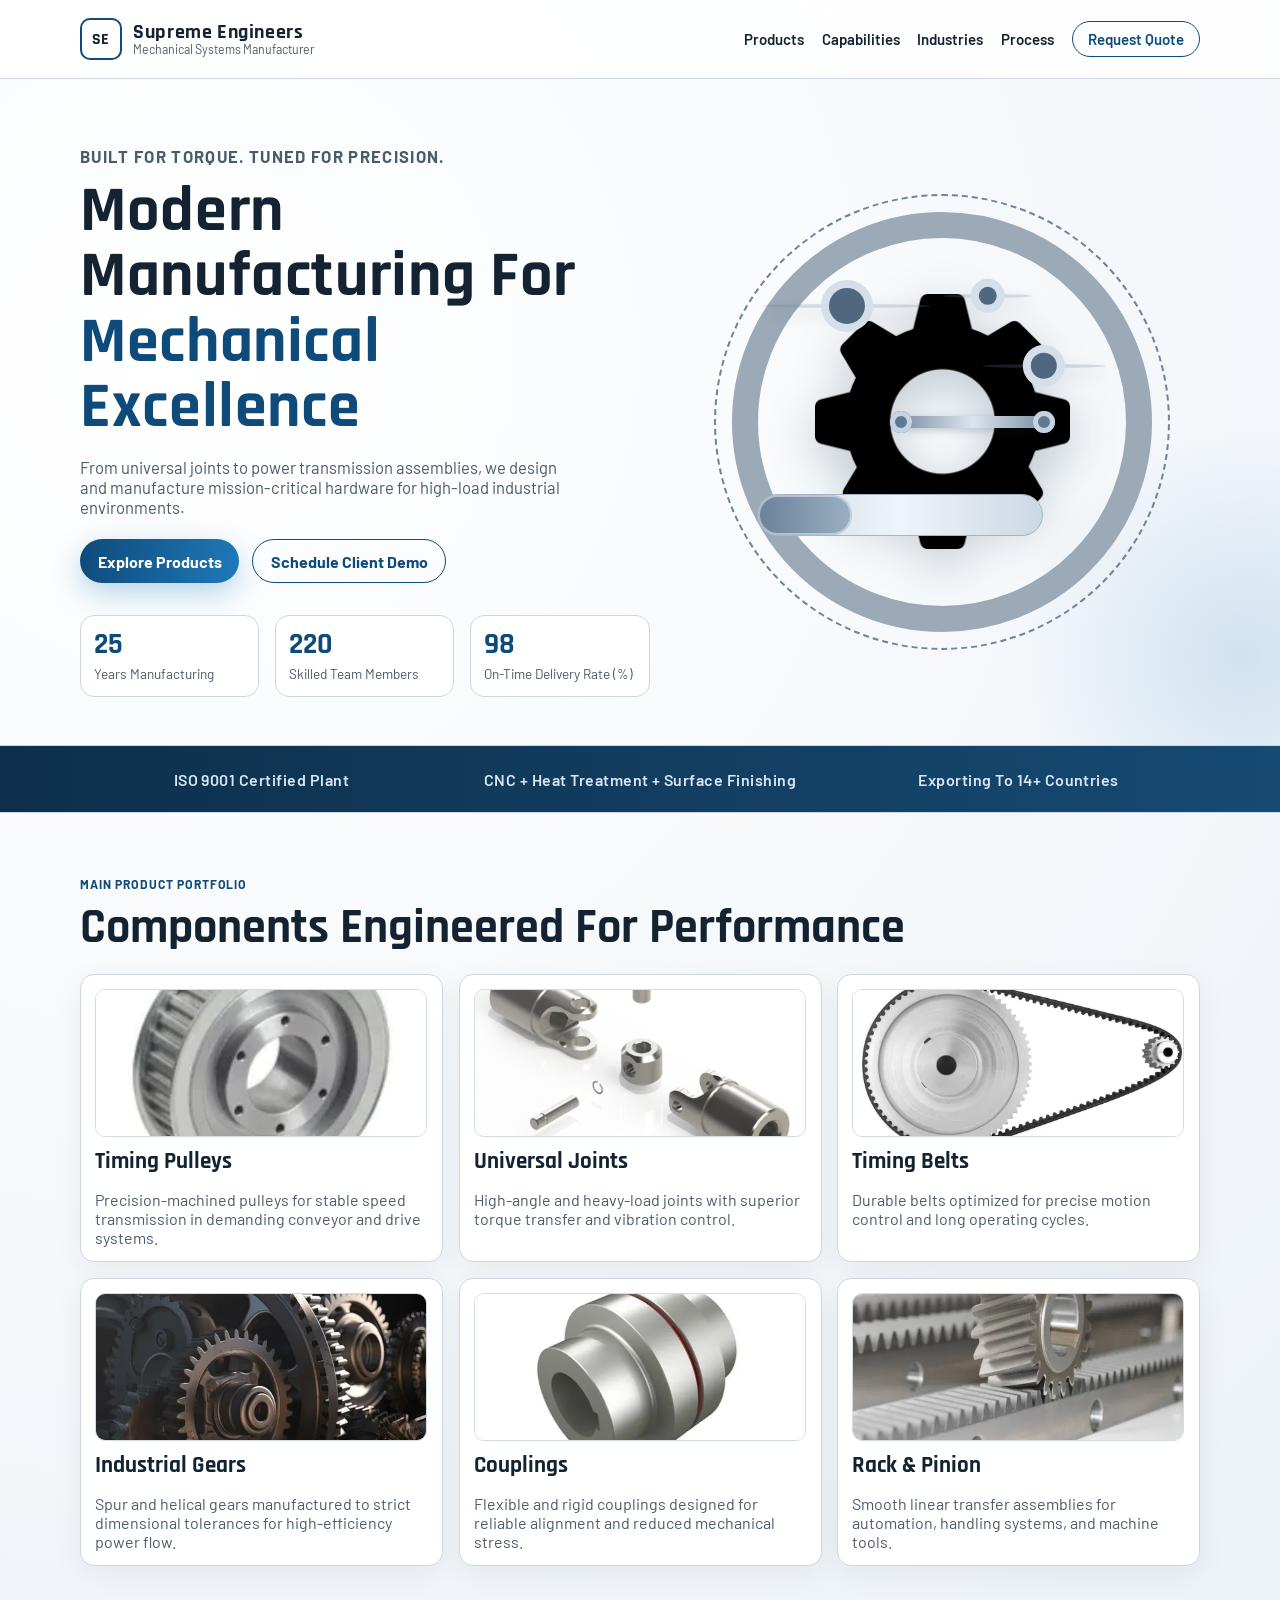
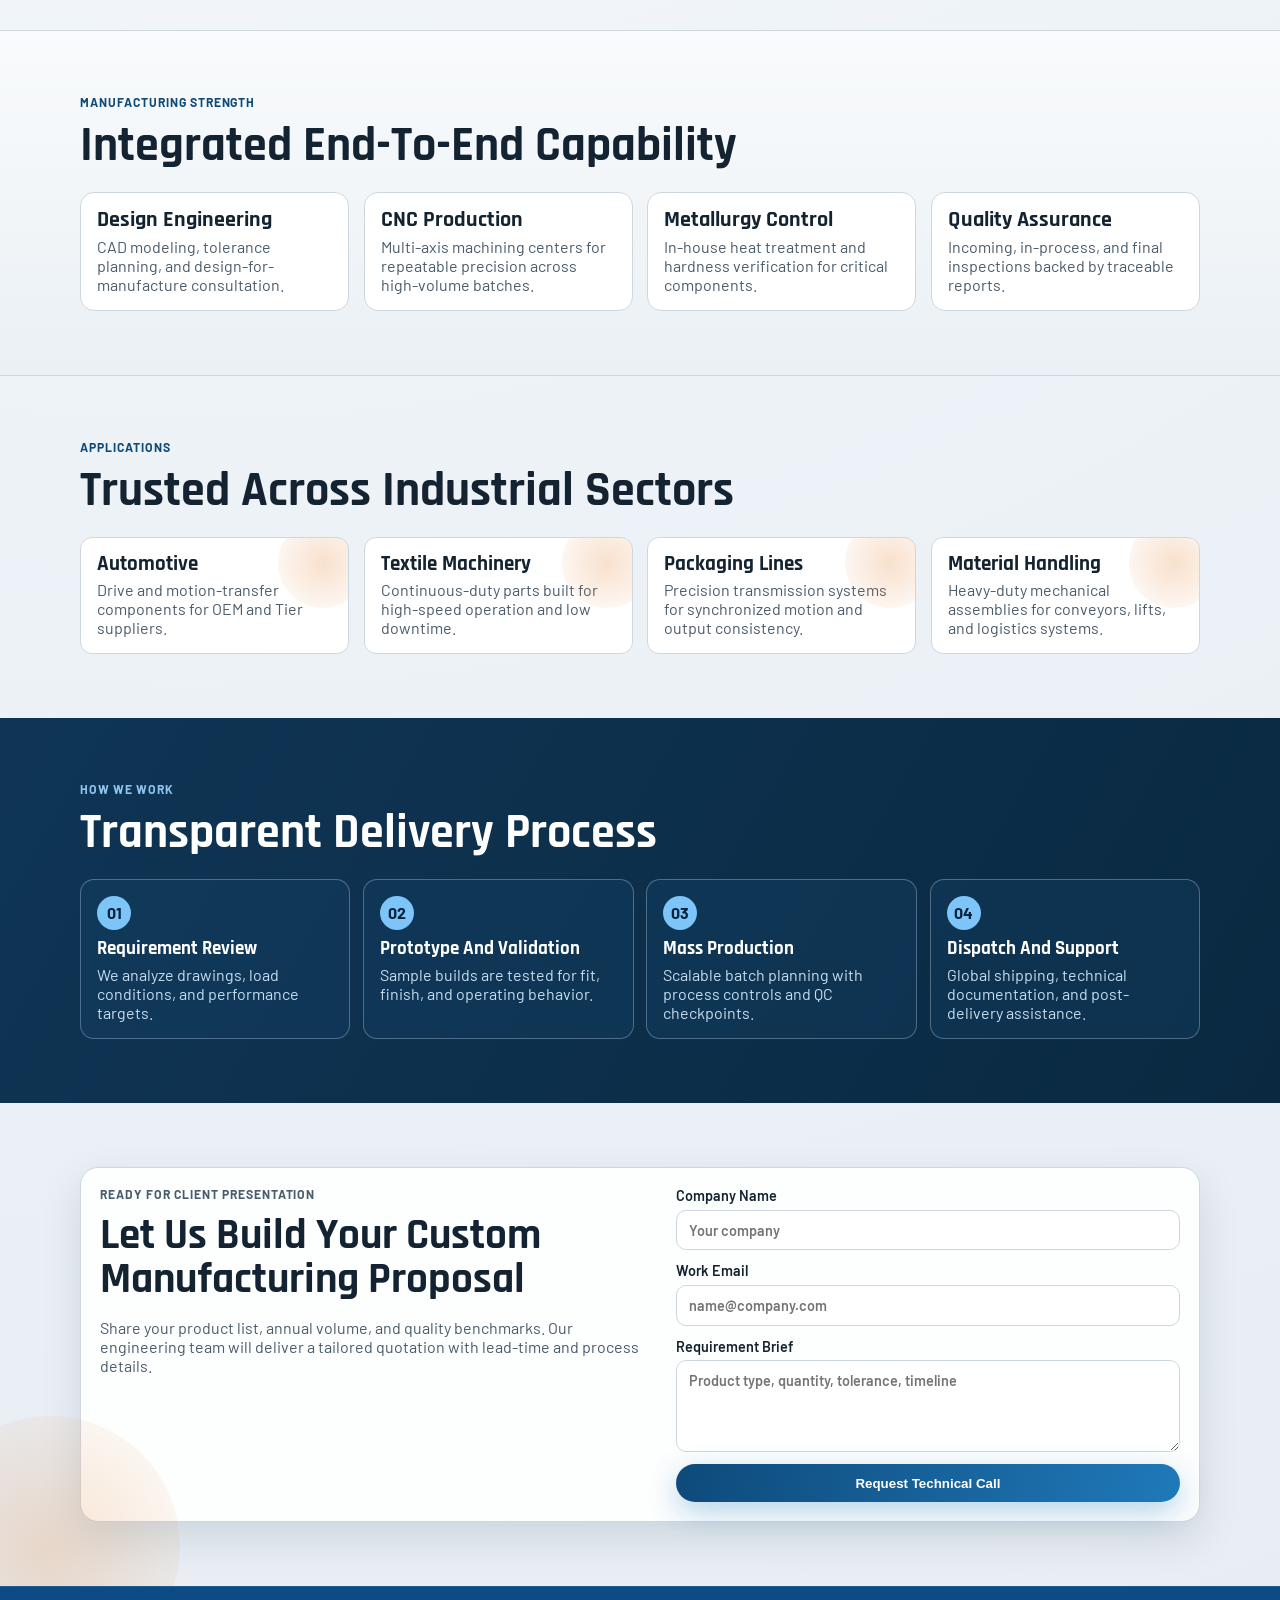
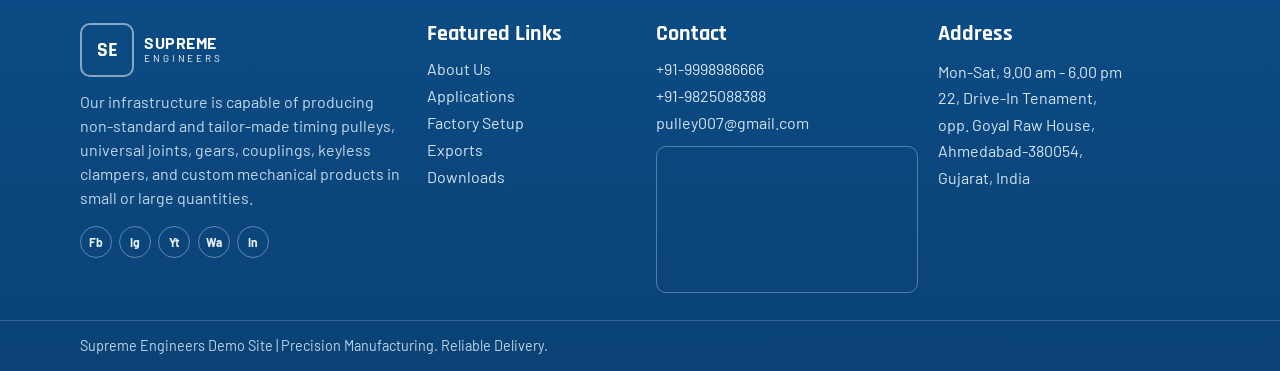
==== index.html @ d1a69617 "." ====
<!DOCTYPE html>
<html lang="en">
  <head>
    <meta charset="UTF-8" />
    <meta name="viewport" content="width=device-width, initial-scale=1.0" />
    <title>Supreme Engineers | Precision Mechanical Manufacturing</title>
    <meta
      name="description"
      content="A premium demo website for a mechanical engineering manufacturer specializing in precision components and industrial systems."
    />
    <link rel="preconnect" href="https://fonts.googleapis.com" />
    <link rel="preconnect" href="https://fonts.gstatic.com" crossorigin />
    <link
      href="https://fonts.googleapis.com/css2?family=Barlow:wght@400;500;600;700&family=Rajdhani:wght@500;600;700&display=swap"
      rel="stylesheet"
    />
    <link rel="stylesheet" href="styles.css" />
  </head>
  <body>
    <header class="site-header">
      <div class="container nav-wrap">
        <a href="construction.html" class="brand">
          <span class="brand-mark">SE</span>
          <span class="brand-text">
            <strong>Supreme Engineers</strong>
            <small>Mechanical Systems Manufacturer</small>
          </span>
        </a>

        <button class="menu-toggle" id="menuToggle" aria-label="Toggle menu">
          <span></span><span></span><span></span>
        </button>

        <nav class="main-nav" id="mainNav">
          <a href="construction.html">Products</a>
          <a href="construction.html">Capabilities</a>
          <a href="construction.html">Industries</a>
          <a href="construction.html">Process</a>
          <a href="construction.html" class="nav-cta">Request Quote</a>
        </nav>
      </div>
    </header>

    <main>
      <section class="hero">
        <div class="hero-grid container">
          <div class="hero-content reveal">
            <p class="kicker">Built For Torque. Tuned For Precision.</p>
            <h1>
              Modern Manufacturing For
              <span>Mechanical Excellence</span>
            </h1>
            <p>
              From universal joints to power transmission assemblies, we design and manufacture mission-critical
              hardware for high-load industrial environments.
            </p>
            <div class="hero-actions">
              <a href="construction.html" class="btn btn-primary">Explore Products</a>
              <a href="construction.html" class="btn btn-ghost">Schedule Client Demo</a>
            </div>
            <div class="hero-stats">
              <article>
                <h3 data-counter="25">0</h3>
                <p>Years Manufacturing</p>
              </article>
              <article>
                <h3 data-counter="220">0</h3>
                <p>Skilled Team Members</p>
              </article>
              <article>
                <h3 data-counter="98">0</h3>
                <p>On-Time Delivery Rate (%)</p>
              </article>
            </div>
          </div>

          <div class="hero-visual reveal-delay">
            <div class="gear-ring"></div>
            <img src="assets/gear.png" alt="Rotating industrial gear" class="hero-gear-image" />
            <div class="mech-scene" aria-hidden="true">
              <div class="gear gear-a"><span class="hub"></span></div>
              <div class="gear gear-b"><span class="hub"></span></div>
              <div class="gear gear-c"><span class="hub"></span></div>
              <div class="drive-link"></div>
              <div class="piston-track">
                <div class="piston"></div>
              </div>
            </div>
          </div>
        </div>
      </section>

      <section class="strip strip-dark">
        <div class="container strip-grid">
          <p>ISO 9001 Certified Plant</p>
          <p>CNC + Heat Treatment + Surface Finishing</p>
          <p>Exporting To 14+ Countries</p>
        </div>
      </section>

      <section class="section" id="products">
        <div class="container">
          <div class="section-head reveal">
            <p class="kicker">Main Product Portfolio</p>
            <h2>Components Engineered For Performance</h2>
          </div>

          <div class="product-grid">
            <article class="product-card reveal">
              <a class="product-link" href="construction.html">
                <div class="product-art">
                  <img
                    src="assets/timing-pulley.png"
                    onerror="this.onerror=null;this.src='assets/products/timing-pulley.svg';"
                    alt="Timing pulley component"
                    loading="lazy"
                  />
                </div>
                <h3>Timing Pulleys</h3>
                <p>Precision-machined pulleys for stable speed transmission in demanding conveyor and drive systems.</p>
              </a>
            </article>
            <article class="product-card reveal">
              <a class="product-link" href="construction.html">
                <div class="product-art">
                  <img
                    src="assets/universal joints.png"
                    onerror="this.onerror=null;this.src='assets/products/universal-joint.svg';"
                    alt="Universal joint shaft"
                    loading="lazy"
                  />
                </div>
                <h3>Universal Joints</h3>
                <p>High-angle and heavy-load joints with superior torque transfer and vibration control.</p>
              </a>
            </article>
            <article class="product-card reveal">
              <a class="product-link" href="construction.html">
                <div class="product-art">
                  <img
                    src="assets/timing-belt.png"
                    onerror="this.onerror=null;this.src='assets/products/timing-belt.svg';"
                    alt="Industrial timing belts"
                    loading="lazy"
                  />
                </div>
                <h3>Timing Belts</h3>
                <p>Durable belts optimized for precise motion control and long operating cycles.</p>
              </a>
            </article>
            <article class="product-card reveal">
              <a class="product-link" href="construction.html">
                <div class="product-art">
                  <img
                    src="assets/industrial-gear.png"
                    onerror="this.onerror=null;this.src='assets/products/industrial-gears.svg';"
                    alt="Industrial steel gears"
                    loading="lazy"
                  />
                </div>
                <h3>Industrial Gears</h3>
                <p>Spur and helical gears manufactured to strict dimensional tolerances for high-efficiency power flow.</p>
              </a>
            </article>
            <article class="product-card reveal">
              <a class="product-link" href="construction.html">
                <div class="product-art">
                  <img
                    src="assets/coupling.png"
                    onerror="this.onerror=null;this.src='assets/products/coupling.svg';"
                    alt="Metal shaft coupling"
                    loading="lazy"
                  />
                </div>
                <h3>Couplings</h3>
                <p>Flexible and rigid couplings designed for reliable alignment and reduced mechanical stress.</p>
              </a>
            </article>
            <article class="product-card reveal">
              <a class="product-link" href="construction.html">
                <div class="product-art">
                  <img
                    src="assets/rack-pinion.png"
                    onerror="this.onerror=null;this.src='assets/products/rack-pinion.svg';"
                    alt="Rack and pinion mechanism"
                    loading="lazy"
                  />
                </div>
                <h3>Rack & Pinion</h3>
                <p>Smooth linear transfer assemblies for automation, handling systems, and machine tools.</p>
              </a>
            </article>
          </div>
        </div>
      </section>

      <section class="section section-contrast" id="capabilities">
        <div class="container capabilities-wrap">
          <div class="section-head reveal">
            <p class="kicker">Manufacturing Strength</p>
            <h2>Integrated End-To-End Capability</h2>
          </div>

          <div class="capabilities-grid">
            <article class="cap-card reveal">
              <h3>Design Engineering</h3>
              <p>CAD modeling, tolerance planning, and design-for-manufacture consultation.</p>
            </article>
            <article class="cap-card reveal">
              <h3>CNC Production</h3>
              <p>Multi-axis machining centers for repeatable precision across high-volume batches.</p>
            </article>
            <article class="cap-card reveal">
              <h3>Metallurgy Control</h3>
              <p>In-house heat treatment and hardness verification for critical components.</p>
            </article>
            <article class="cap-card reveal">
              <h3>Quality Assurance</h3>
              <p>Incoming, in-process, and final inspections backed by traceable reports.</p>
            </article>
          </div>
        </div>
      </section>

      <section class="section" id="industries">
        <div class="container">
          <div class="section-head reveal">
            <p class="kicker">Applications</p>
            <h2>Trusted Across Industrial Sectors</h2>
          </div>

          <div class="industries-grid">
            <article class="industry reveal">
              <h3>Automotive</h3>
              <p>Drive and motion-transfer components for OEM and Tier suppliers.</p>
            </article>
            <article class="industry reveal">
              <h3>Textile Machinery</h3>
              <p>Continuous-duty parts built for high-speed operation and low downtime.</p>
            </article>
            <article class="industry reveal">
              <h3>Packaging Lines</h3>
              <p>Precision transmission systems for synchronized motion and output consistency.</p>
            </article>
            <article class="industry reveal">
              <h3>Material Handling</h3>
              <p>Heavy-duty mechanical assemblies for conveyors, lifts, and logistics systems.</p>
            </article>
          </div>
        </div>
      </section>

      <section class="section section-process" id="process">
        <div class="container">
          <div class="section-head reveal">
            <p class="kicker">How We Work</p>
            <h2>Transparent Delivery Process</h2>
          </div>
          <div class="timeline">
            <article class="step reveal">
              <span>01</span>
              <h3>Requirement Review</h3>
              <p>We analyze drawings, load conditions, and performance targets.</p>
            </article>
            <article class="step reveal">
              <span>02</span>
              <h3>Prototype And Validation</h3>
              <p>Sample builds are tested for fit, finish, and operating behavior.</p>
            </article>
            <article class="step reveal">
              <span>03</span>
              <h3>Mass Production</h3>
              <p>Scalable batch planning with process controls and QC checkpoints.</p>
            </article>
            <article class="step reveal">
              <span>04</span>
              <h3>Dispatch And Support</h3>
              <p>Global shipping, technical documentation, and post-delivery assistance.</p>
            </article>
          </div>
        </div>
      </section>

      <section class="section cta" id="contact">
        <div class="container cta-wrap reveal">
          <div>
            <p class="kicker">Ready For Client Presentation</p>
            <h2>Let Us Build Your Custom Manufacturing Proposal</h2>
            <p>
              Share your product list, annual volume, and quality benchmarks. Our engineering team will deliver a
              tailored quotation with lead-time and process details.
            </p>
          </div>
          <form class="quote-form">
            <label>
              Company Name
              <input type="text" placeholder="Your company" />
            </label>
            <label>
              Work Email
              <input type="email" placeholder="name@company.com" />
            </label>
            <label>
              Requirement Brief
              <textarea rows="4" placeholder="Product type, quantity, tolerance, timeline"></textarea>
            </label>
            <button type="button" class="btn btn-primary">Request Technical Call</button>
          </form>
        </div>
      </section>
    </main>

    <footer class="site-footer">
      <div class="container footer-grid">
        <section class="footer-col footer-about">
          <a href="construction.html" class="footer-brand">
            <span class="footer-brand-mark">SE</span>
            <span class="footer-brand-text">
              <strong>SUPREME</strong>
              <small>ENGINEERS</small>
            </span>
          </a>
          <p>
            Our infrastructure is capable of producing non-standard and tailor-made timing pulleys, universal joints,
            gears, couplings, keyless clampers, and custom mechanical products in small or large quantities.
          </p>
          <div class="footer-social">
            <a href="construction.html" aria-label="Facebook">Fb</a>
            <a href="construction.html" aria-label="Instagram">Ig</a>
            <a href="construction.html" aria-label="YouTube">Yt</a>
            <a href="construction.html" aria-label="WhatsApp">Wa</a>
            <a href="construction.html" aria-label="LinkedIn">In</a>
          </div>
        </section>

        <section class="footer-col">
          <h3>Featured Links</h3>
          <ul class="footer-links">
            <li><a href="construction.html">About Us</a></li>
            <li><a href="construction.html">Applications</a></li>
            <li><a href="construction.html">Factory Setup</a></li>
            <li><a href="construction.html">Exports</a></li>
            <li><a href="construction.html">Downloads</a></li>
          </ul>
        </section>

        <section class="footer-col">
          <h3>Contact</h3>
          <ul class="footer-contact">
            <li><a href="construction.html">+91-9998986666</a></li>
            <li><a href="construction.html">+91-9825088388</a></li>
            <li><a href="construction.html">pulley007@gmail.com</a></li>
          </ul>
          <div class="footer-map-wrap">
            <iframe
              title="Supreme Engineers location"
              loading="lazy"
              referrerpolicy="no-referrer-when-downgrade"
              src="https://www.google.com/maps?q=Supreme+Engineers+Ahmedabad&output=embed"
            ></iframe>
          </div>
        </section>

        <section class="footer-col">
          <h3>Address</h3>
          <p class="footer-timing">Mon-Sat, 9.00 am - 6.00 pm</p>
          <p class="footer-address">
            22, Drive-In Tenament,<br />
            opp. Goyal Raw House,<br />
            Ahmedabad-380054,<br />
            Gujarat, India
          </p>
        </section>
      </div>
      <div class="footer-bottom">
        <div class="container">
          <p>Supreme Engineers Demo Site | Precision Manufacturing. Reliable Delivery.</p>
        </div>
      </div>
    </footer>

    <script src="script.js"></script>
  </body>
</html>
---- styles.css ----
:root {
  --bg: #f3f5f7;
  --surface: #ffffff;
  --surface-alt: #e9eef2;
  --ink: #142332;
  --muted: #4a5b6a;
  --brand: #0e4a7a;
  --brand-2: #1f79b9;
  --accent: #e3802f;
  --line: #cfd7de;
  --shadow: 0 16px 40px rgba(12, 38, 59, 0.12);
}

* {
  box-sizing: border-box;
}

html {
  scroll-behavior: smooth;
}

body {
  margin: 0;
  font-family: "Barlow", sans-serif;
  color: var(--ink);
  background: radial-gradient(circle at 15% 10%, #ffffff 0%, #eef3f8 45%, #e6ecf2 100%);
}

.container {
  width: min(1120px, 92%);
  margin: 0 auto;
}

.site-header {
  position: sticky;
  top: 0;
  z-index: 30;
  background: rgba(255, 255, 255, 0.85);
  border-bottom: 1px solid var(--line);
  backdrop-filter: blur(10px);
}

.nav-wrap {
  display: flex;
  align-items: center;
  justify-content: space-between;
  gap: 1.25rem;
  min-height: 78px;
}

.brand {
  display: flex;
  align-items: center;
  gap: 0.7rem;
  text-decoration: none;
  color: inherit;
}

.brand-mark {
  width: 42px;
  height: 42px;
  border: 2px solid var(--brand);
  border-radius: 10px;
  display: grid;
  place-items: center;
  font-family: "Rajdhani", sans-serif;
  font-weight: 700;
  letter-spacing: 0.04em;
}

.brand-text {
  display: flex;
  flex-direction: column;
  line-height: 1.1;
}

.brand-text strong {
  font-family: "Rajdhani", sans-serif;
  font-size: 1.25rem;
  letter-spacing: 0.03em;
}

.brand-text small {
  color: var(--muted);
  font-size: 0.77rem;
}

.main-nav {
  display: flex;
  align-items: center;
  gap: 1.1rem;
}

.main-nav a {
  text-decoration: none;
  color: var(--ink);
  font-weight: 600;
  font-size: 0.94rem;
}

.nav-cta {
  border: 1px solid var(--brand);
  border-radius: 999px;
  padding: 0.48rem 0.95rem;
  color: var(--brand) !important;
}

.menu-toggle {
  display: none;
  flex-direction: column;
  gap: 5px;
  border: 0;
  background: transparent;
  padding: 0;
}

.menu-toggle span {
  width: 25px;
  height: 2px;
  background: var(--ink);
}

.hero {
  position: relative;
  overflow: hidden;
  padding: 4.2rem 0 3rem;
}

.hero::before {
  content: "";
  position: absolute;
  inset: auto -15% -140px auto;
  width: 460px;
  aspect-ratio: 1;
  border-radius: 50%;
  background: radial-gradient(circle, rgba(31, 121, 185, 0.16) 0%, rgba(31, 121, 185, 0) 70%);
}

.hero-grid {
  display: grid;
  grid-template-columns: 1.05fr 0.95fr;
  gap: 2.2rem;
  align-items: center;
}

.kicker {
  margin: 0 0 0.8rem;
  color: var(--brand);
  font-weight: 700;
  letter-spacing: 0.08em;
  text-transform: uppercase;
  font-size: 0.76rem;
}

h1,
h2,
h3 {
  margin: 0;
  font-family: "Rajdhani", sans-serif;
  line-height: 1.02;
}

h1 {
  font-size: clamp(2rem, 5vw, 4rem);
  letter-spacing: 0.01em;
}

h1 span {
  color: var(--brand);
}

.hero-content p {
  color: var(--muted);
  font-size: 1.04rem;
  max-width: 56ch;
}

.hero-actions {
  margin-top: 1.4rem;
  display: flex;
  gap: 0.8rem;
  flex-wrap: wrap;
}

.btn {
  display: inline-flex;
  align-items: center;
  justify-content: center;
  border-radius: 999px;
  text-decoration: none;
  padding: 0.72rem 1.1rem;
  font-weight: 700;
  border: 0;
  cursor: pointer;
}

.btn-primary {
  color: #fff;
  background: linear-gradient(100deg, var(--brand), var(--brand-2));
  box-shadow: 0 10px 30px rgba(31, 121, 185, 0.32);
}

.btn-ghost {
  color: var(--brand);
  border: 1px solid var(--brand);
  background: transparent;
}

.hero-stats {
  margin-top: 2rem;
  display: grid;
  grid-template-columns: repeat(3, minmax(120px, 1fr));
  gap: 1rem;
}

.hero-stats article {
  background: var(--surface);
  border: 1px solid var(--line);
  border-radius: 14px;
  padding: 0.9rem 0.8rem;
}

.hero-stats h3 {
  font-size: 1.8rem;
  color: var(--brand);
}

.hero-stats p {
  margin: 0.3rem 0 0;
  font-size: 0.85rem;
  color: var(--muted);
}

.hero-visual {
  position: relative;
  min-height: 420px;
  display: grid;
  place-items: center;
}

.gear-ring {
  position: absolute;
  z-index: 0;
  width: min(420px, 86vw);
  aspect-ratio: 1;
  border-radius: 50%;
  border: 26px solid #9ca9b7;
  outline: 2px dashed #718399;
  outline-offset: 16px;
  animation: spin 22s linear infinite;
}

.hero-gear-image {
  position: absolute;
  z-index: 1;
  width: min(255px, 52vw);
  aspect-ratio: 1;
  object-fit: contain;
  filter: drop-shadow(0 14px 24px rgba(21, 51, 76, 0.24));
  transform-origin: 50% 50%;
  animation: spin-smooth 7.5s linear infinite;
}

.mech-scene {
  position: absolute;
  inset: 0;
  z-index: 1;
  pointer-events: none;
}

.gear {
  position: absolute;
  border-radius: 50%;
  border: 2px solid rgba(101, 122, 143, 0.25);
  background:
    radial-gradient(circle at center, #f2f6fb 0 18%, #8ea0b3 18% 33%, #f2f6fb 33% 36%, transparent 36%),
    conic-gradient(from 0deg, #8fa2b5 0deg 8deg, #d9e3ed 8deg 16deg);
  box-shadow: inset 0 0 0 11px #b8c7d6, inset 0 0 0 26px #94a8bb, 0 7px 16px rgba(13, 37, 60, 0.2);
}

.gear .hub {
  position: absolute;
  width: 22%;
  aspect-ratio: 1;
  border-radius: 50%;
  background: #4f677f;
  top: 50%;
  left: 50%;
  transform: translate(-50%, -50%);
  box-shadow: 0 0 0 8px #d4dfe9;
}

.gear-a {
  width: 168px;
  top: 92px;
  left: 78px;
  animation: gear-cw 8s linear infinite;
}

.gear-b {
  width: 124px;
  top: 152px;
  right: 94px;
  animation: gear-ccw 6s linear infinite;
}

.gear-c {
  width: 88px;
  top: 82px;
  right: 168px;
  animation: gear-cw 5s linear infinite;
}

.drive-link {
  position: absolute;
  left: 215px;
  top: 204px;
  width: 145px;
  height: 12px;
  border-radius: 999px;
  background: linear-gradient(90deg, #7c8fa3, #dce5ee, #7c8fa3);
  box-shadow: 0 2px 10px rgba(24, 57, 84, 0.25);
  transform-origin: left center;
  animation: link-rock 1.45s ease-in-out infinite;
}

.drive-link::before,
.drive-link::after {
  content: "";
  position: absolute;
  top: 50%;
  width: 22px;
  height: 22px;
  border-radius: 50%;
  background: #5f7891;
  box-shadow: inset 0 0 0 5px #c6d4e2;
  transform: translateY(-50%);
}

.drive-link::before {
  left: -10px;
}

.drive-link::after {
  right: -10px;
}

.piston-track {
  position: absolute;
  left: 72px;
  bottom: 96px;
  width: 286px;
  height: 42px;
  border-radius: 999px;
  border: 1px solid #a2b5c8;
  background: linear-gradient(90deg, #cdd9e4, #eef4f9, #ccd8e4);
  overflow: hidden;
}

.piston {
  position: absolute;
  width: 94px;
  height: 100%;
  border-radius: 999px;
  background: linear-gradient(90deg, #6a8198, #9bb0c4);
  box-shadow: inset 0 0 0 2px rgba(235, 242, 249, 0.5);
  animation: piston-slide 2.9s ease-in-out infinite;
}

.strip {
  border-block: 1px solid var(--line);
}

.strip-dark {
  background: linear-gradient(90deg, #0d2f4b, #164a73);
  color: #d7e7f6;
}

.strip-grid {
  min-height: 66px;
  display: grid;
  grid-template-columns: repeat(3, 1fr);
  align-items: center;
  gap: 1rem;
  text-align: center;
  font-weight: 600;
  letter-spacing: 0.03em;
}

.section {
  padding: 4rem 0;
}

.section-head {
  margin-bottom: 1.3rem;
}

.section-head h2 {
  font-size: clamp(1.8rem, 4vw, 3rem);
}

.product-grid {
  display: grid;
  grid-template-columns: repeat(3, minmax(0, 1fr));
  gap: 1rem;
}

.product-card {
  background: var(--surface);
  border: 1px solid var(--line);
  border-radius: 14px;
  padding: 0.9rem;
  box-shadow: 0 8px 30px rgba(8, 30, 49, 0.06);
  transition: transform 0.35s ease, box-shadow 0.35s ease, border-color 0.35s ease;
  transform-style: preserve-3d;
  will-change: transform;
}

.product-link {
  display: block;
  height: 100%;
  color: inherit;
  text-decoration: none;
}

.product-card:hover {
  transform: translateY(-8px);
  box-shadow: 0 20px 35px rgba(10, 40, 64, 0.2);
  border-color: #9ab4cc;
}

.product-art {
  position: relative;
  height: 148px;
  border-radius: 10px;
  margin-bottom: 0.8rem;
  border: 1px solid #d4dce3;
  overflow: hidden;
  isolation: isolate;
}

.product-art::before {
  content: "";
  position: absolute;
  inset: 0;
  background: linear-gradient(120deg, rgba(255, 255, 255, 0.16), rgba(255, 255, 255, 0));
  z-index: 1;
  pointer-events: none;
}

.product-art::after {
  content: "";
  position: absolute;
  inset: -140% -35%;
  background: linear-gradient(100deg, transparent 30%, rgba(255, 255, 255, 0.4) 50%, transparent 70%);
  transform: translateX(-120%) rotate(10deg);
  opacity: 0;
  z-index: 2;
  pointer-events: none;
}

.product-card:hover .product-art::after {
  opacity: 1;
  animation: sheen 1.05s ease;
}

.product-art img {
  width: 100%;
  height: 100%;
  object-fit: cover;
  transform: scale(1.01);
  transition: transform 0.55s ease, filter 0.55s ease;
  animation: floatCard 6s ease-in-out infinite;
}

.product-card:hover .product-art img {
  transform: scale(1.1);
  filter: contrast(1.08) saturate(1.08);
}

.product-card:nth-child(2) .product-art img {
  animation-delay: 0.5s;
}

.product-card:nth-child(3) .product-art img {
  animation-delay: 0.9s;
}

.product-card:nth-child(4) .product-art img {
  animation-delay: 1.3s;
}

.product-card:nth-child(5) .product-art img {
  animation-delay: 1.8s;
}

.product-card:nth-child(6) .product-art img {
  animation-delay: 2.2s;
}

.product-card h3 {
  font-size: 1.45rem;
}

.product-card p {
  margin-bottom: 0;
  color: var(--muted);
}

.section-contrast {
  background: linear-gradient(180deg, #f9fbfc 0%, #eaf0f5 100%);
  border-block: 1px solid var(--line);
}

.capabilities-grid {
  display: grid;
  grid-template-columns: repeat(4, minmax(0, 1fr));
  gap: 0.9rem;
}

.cap-card {
  background: #ffffff;
  border: 1px solid var(--line);
  border-radius: 14px;
  padding: 1rem;
}

.cap-card h3 {
  margin-bottom: 0.4rem;
  font-size: 1.35rem;
}

.cap-card p {
  margin: 0;
  color: var(--muted);
}

.industries-grid {
  display: grid;
  grid-template-columns: repeat(4, minmax(0, 1fr));
  gap: 0.9rem;
}

.industry {
  border-radius: 12px;
  padding: 1rem;
  background: var(--surface);
  border: 1px solid var(--line);
  position: relative;
  overflow: hidden;
}

.industry::before {
  content: "";
  position: absolute;
  right: -20px;
  top: -20px;
  width: 90px;
  height: 90px;
  border-radius: 50%;
  background: radial-gradient(circle, rgba(227, 128, 47, 0.24), rgba(227, 128, 47, 0));
}

.industry h3 {
  margin-bottom: 0.35rem;
  font-size: 1.3rem;
}

.industry p {
  margin: 0;
  color: var(--muted);
}

.section-process {
  background: linear-gradient(120deg, #0f3555 0%, #0a2941 100%);
  color: #e2effd;
}

.section-process .kicker {
  color: #8ec4ef;
}

.section-process .section-head h2,
.section-process h3 {
  color: #fff;
}

.timeline {
  display: grid;
  grid-template-columns: repeat(4, minmax(0, 1fr));
  gap: 0.8rem;
}

.step {
  border: 1px solid rgba(193, 215, 235, 0.35);
  border-radius: 14px;
  padding: 1rem;
  background: rgba(21, 68, 103, 0.35);
}

.step span {
  display: inline-grid;
  place-items: center;
  width: 34px;
  aspect-ratio: 1;
  border-radius: 50%;
  background: #7dc4f8;
  color: #042139;
  font-weight: 700;
  margin-bottom: 0.55rem;
}

.step p {
  color: #c7deef;
  margin: 0.45rem 0 0;
}

.cta {
  position: relative;
  overflow: hidden;
}

.cta::after {
  content: "";
  position: absolute;
  left: -80px;
  bottom: -90px;
  width: 260px;
  height: 260px;
  border-radius: 50%;
  background: radial-gradient(circle, rgba(227, 128, 47, 0.22), rgba(227, 128, 47, 0));
}

.cta-wrap {
  display: grid;
  grid-template-columns: 1fr 0.9fr;
  gap: 1rem;
  align-items: start;
  background: #fdfefe;
  border: 1px solid var(--line);
  border-radius: 18px;
  padding: 1.2rem;
  box-shadow: var(--shadow);
}

.cta-wrap h2 {
  font-size: clamp(1.7rem, 4vw, 2.7rem);
}

.cta-wrap p {
  color: var(--muted);
}

.quote-form {
  display: grid;
  gap: 0.75rem;
}

.quote-form label {
  display: grid;
  gap: 0.35rem;
  font-size: 0.9rem;
  font-weight: 600;
}

.quote-form input,
.quote-form textarea {
  border: 1px solid var(--line);
  border-radius: 10px;
  padding: 0.68rem 0.72rem;
  font: inherit;
}

.site-footer {
  border-top: 1px solid #1f5c90;
  background: linear-gradient(180deg, #0c4b85 0%, #0a4275 100%);
  color: #d6e6f6;
}

.footer-grid {
  display: grid;
  grid-template-columns: 1.25fr 0.8fr 1fr 1fr;
  gap: 1.2rem;
  padding: 2.2rem 0 1.7rem;
}

.footer-col h3 {
  margin: 0 0 0.9rem;
  font-size: 1.35rem;
  color: #ffffff;
}

.footer-brand {
  display: inline-flex;
  align-items: center;
  gap: 0.65rem;
  text-decoration: none;
  color: #fff;
  margin-bottom: 0.85rem;
}

.footer-brand-mark {
  width: 54px;
  height: 54px;
  border-radius: 10px;
  border: 2px solid rgba(214, 230, 246, 0.6);
  display: grid;
  place-items: center;
  font-family: "Rajdhani", sans-serif;
  font-size: 1.28rem;
  font-weight: 700;
}

.footer-brand-text {
  display: grid;
  line-height: 1;
}

.footer-brand-text strong {
  letter-spacing: 0.03em;
}

.footer-brand-text small {
  margin-top: 0.2rem;
  letter-spacing: 0.28em;
  font-size: 0.62rem;
}

.footer-about p {
  margin: 0 0 1rem;
  color: #c4d8eb;
  line-height: 1.5;
  max-width: 38ch;
}

.footer-social {
  display: flex;
  gap: 0.45rem;
}

.footer-social a {
  width: 32px;
  height: 32px;
  border-radius: 50%;
  border: 1px solid rgba(206, 224, 242, 0.42);
  text-decoration: none;
  color: #e7f0fa;
  display: grid;
  place-items: center;
  font-size: 0.75rem;
  font-weight: 700;
  transition: background 0.25s ease, transform 0.25s ease;
}

.footer-social a:hover {
  background: rgba(230, 240, 249, 0.14);
  transform: translateY(-2px);
}

.footer-links,
.footer-contact {
  margin: 0;
  padding: 0;
  list-style: none;
  display: grid;
  gap: 0.5rem;
}

.footer-links a,
.footer-contact a {
  color: #d4e5f6;
  text-decoration: none;
}

.footer-links a:hover,
.footer-contact a:hover {
  color: #ffffff;
}

.footer-map-wrap {
  margin-top: 0.85rem;
  border: 1px solid rgba(170, 198, 226, 0.45);
  border-radius: 10px;
  overflow: hidden;
}

.footer-map-wrap iframe {
  display: block;
  width: 100%;
  height: 145px;
  border: 0;
}

.footer-timing,
.footer-address {
  margin: 0;
  color: #d4e5f5;
  line-height: 1.65;
}

.footer-bottom {
  border-top: 1px solid rgba(171, 198, 223, 0.28);
}

.footer-bottom p {
  margin: 0;
  min-height: 50px;
  display: flex;
  align-items: center;
  color: #bdd4e9;
  font-size: 0.9rem;
}

.reveal,
.reveal-delay {
  opacity: 0;
  transform: translateY(20px);
  transition: opacity 0.7s ease, transform 0.7s ease;
}

.reveal-delay {
  transition-delay: 0.18s;
}

.reveal.show,
.reveal-delay.show {
  opacity: 1;
  transform: translateY(0);
}

@keyframes spin {
  from {
    transform: rotate(0deg);
  }
  to {
    transform: rotate(360deg);
  }
}

@keyframes spin-smooth {
  from {
    transform: rotate(0deg);
  }
  to {
    transform: rotate(360deg);
  }
}

@keyframes gear-cw {
  from {
    transform: rotate(0deg);
  }
  to {
    transform: rotate(360deg);
  }
}

@keyframes gear-ccw {
  from {
    transform: rotate(360deg);
  }
  to {
    transform: rotate(0deg);
  }
}

@keyframes link-rock {
  0%,
  100% {
    transform: rotate(5deg);
  }
  50% {
    transform: rotate(-8deg);
  }
}

@keyframes piston-slide {
  0%,
  100% {
    transform: translateX(16px);
  }
  50% {
    transform: translateX(172px);
  }
}

@keyframes floatCard {
  0%,
  100% {
    transform: translateY(0) scale(1.01);
  }
  50% {
    transform: translateY(-5px) scale(1.03);
  }
}

@keyframes sheen {
  0% {
    transform: translateX(-120%) rotate(10deg);
  }
  100% {
    transform: translateX(120%) rotate(10deg);
  }
}

@media (prefers-reduced-motion: reduce) {
  .gear-ring,
  .hero-gear-image,
  .gear,
  .drive-link,
  .piston,
  .product-art img,
  .product-card,
  .reveal,
  .reveal-delay {
    animation: none !important;
    transition: none !important;
  }
}

@media (max-width: 1020px) {
  .hero-grid,
  .cta-wrap {
    grid-template-columns: 1fr;
  }

  .gear-a {
    left: 20%;
  }

  .gear-b {
    right: 20%;
  }

  .gear-c {
    right: 34%;
  }

  .drive-link {
    left: 40%;
    width: 120px;
    transform: translateX(-30%);
  }

  .piston-track {
    left: 50%;
    transform: translateX(-50%);
    width: min(286px, 78vw);
  }

  .product-grid {
    grid-template-columns: repeat(2, minmax(0, 1fr));
  }

  .capabilities-grid,
  .industries-grid,
  .timeline {
    grid-template-columns: repeat(2, minmax(0, 1fr));
  }
}

@media (max-width: 760px) {
  .menu-toggle {
    display: flex;
  }

  .main-nav {
    position: absolute;
    top: 77px;
    right: 4%;
    width: min(280px, 92vw);
    display: grid;
    background: #ffffff;
    border: 1px solid var(--line);
    border-radius: 12px;
    padding: 0.7rem;
    box-shadow: var(--shadow);
    opacity: 0;
    pointer-events: none;
    transform: translateY(-8px);
    transition: 0.25s ease;
  }

  .main-nav.open {
    opacity: 1;
    pointer-events: all;
    transform: translateY(0);
  }

  .main-nav a {
    padding: 0.4rem 0;
  }

  .hero-stats,
  .strip-grid,
  .product-grid,
  .capabilities-grid,
  .industries-grid,
  .timeline {
    grid-template-columns: 1fr;
  }

  .footer-grid {
    grid-template-columns: 1fr;
    padding: 1.7rem 0 1.2rem;
  }

  .footer-about p {
    max-width: 100%;
  }

  .footer-bottom p {
    min-height: 42px;
    font-size: 0.82rem;
  }
}
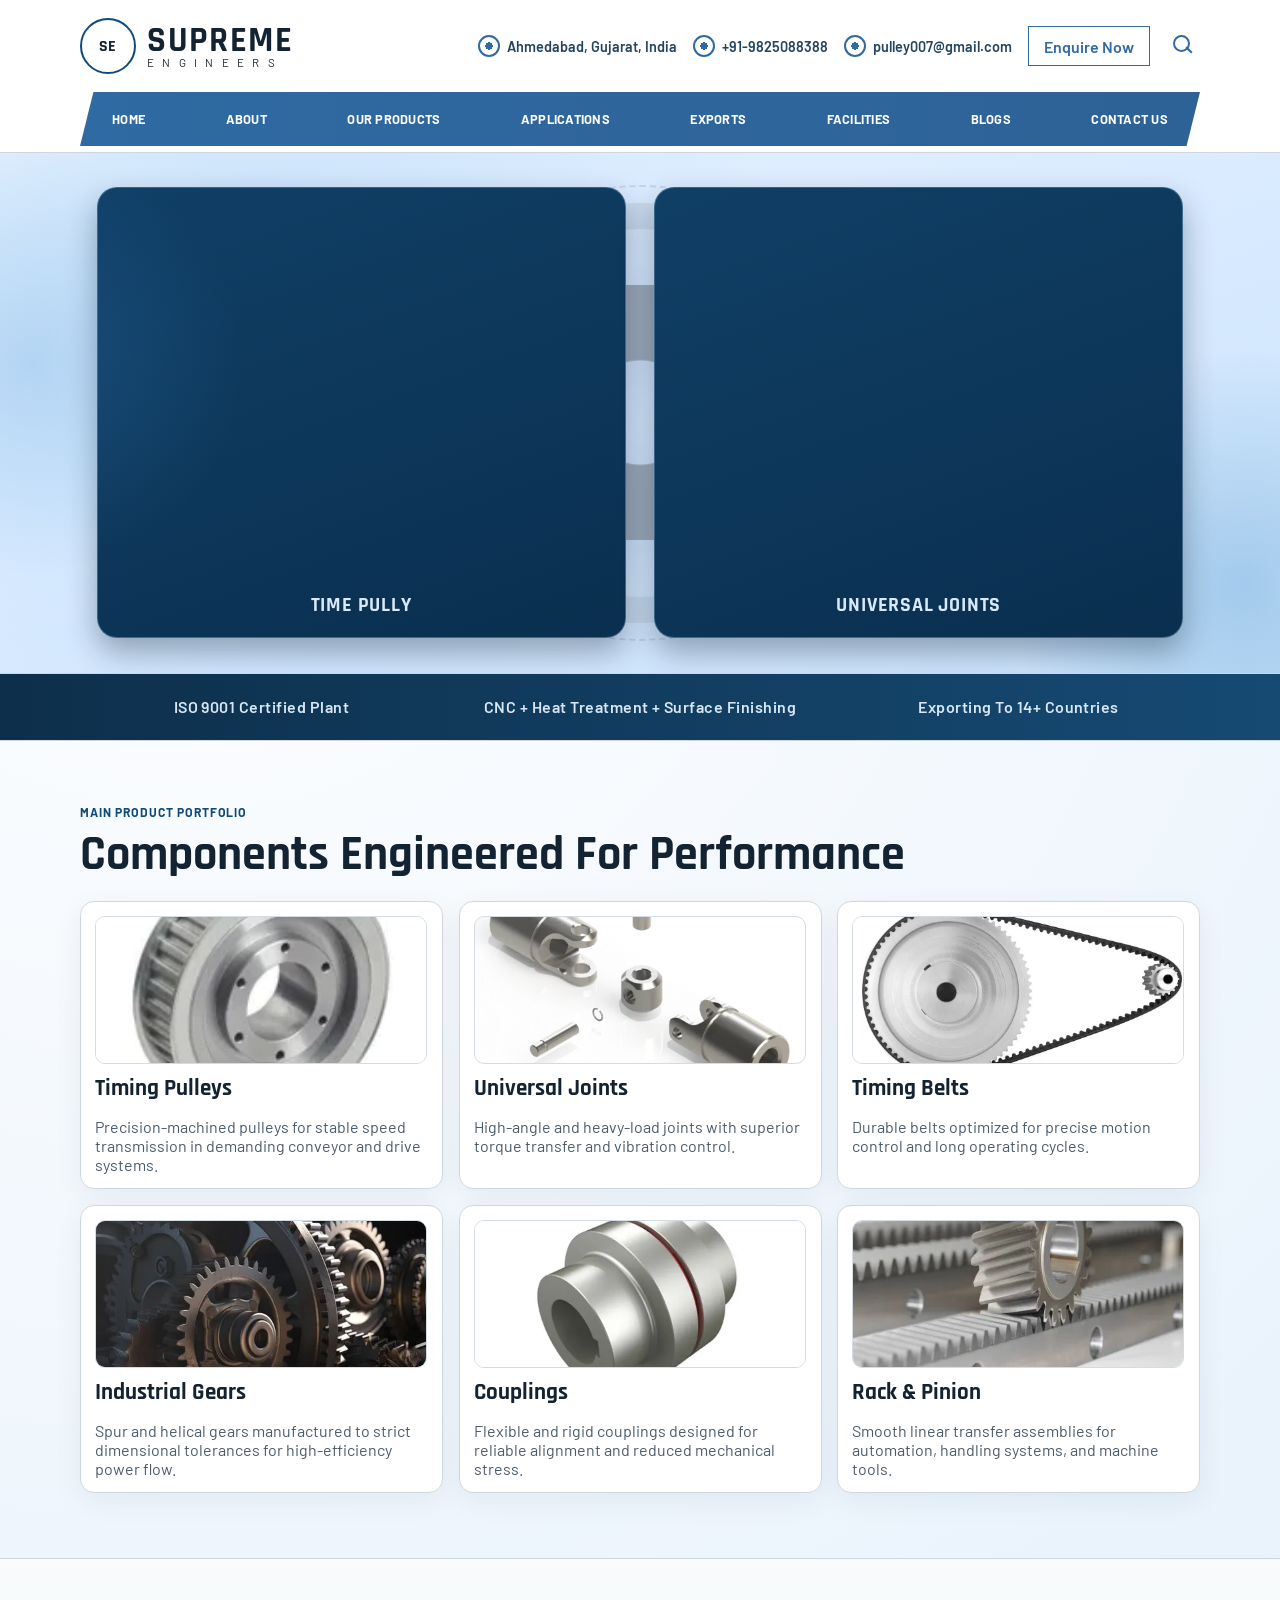
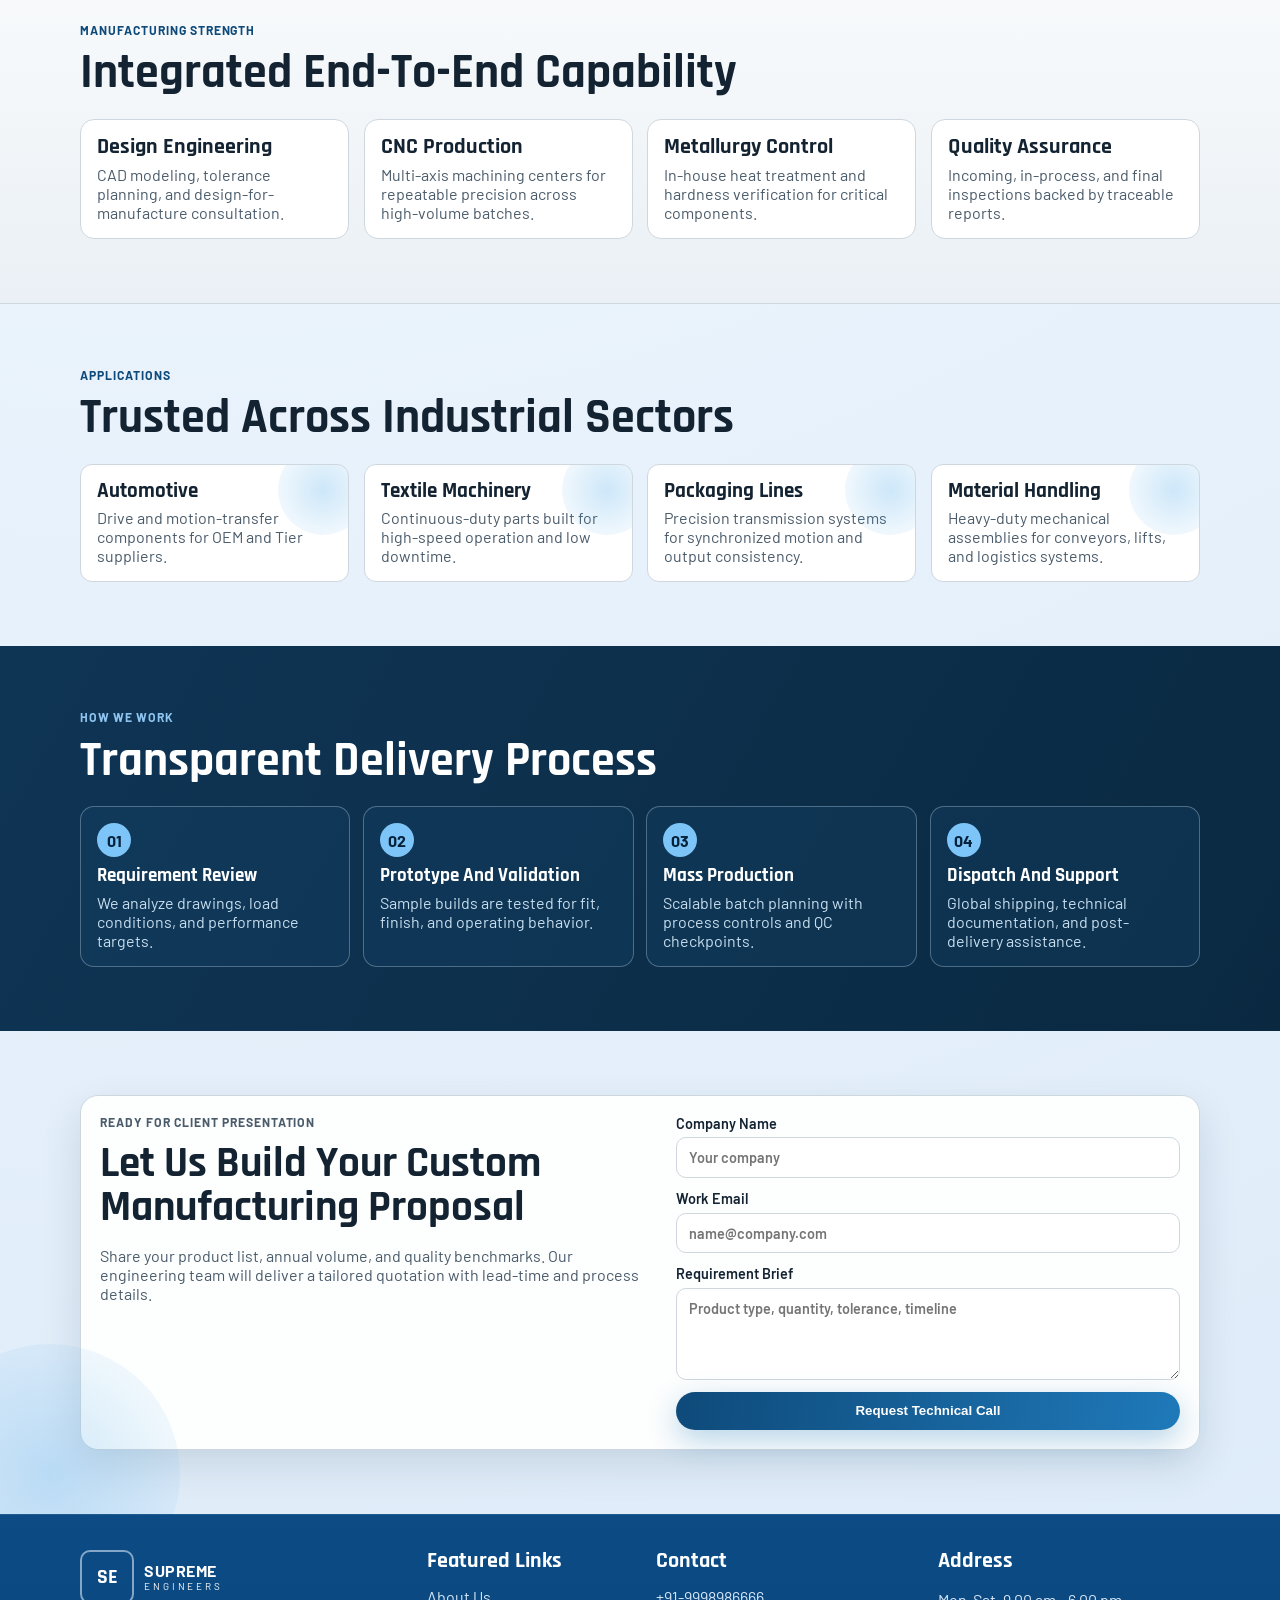
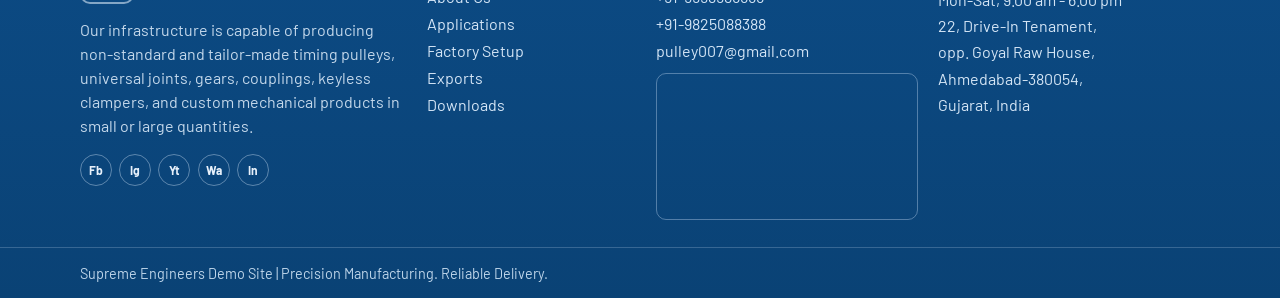
==== commit 70e89ed5: "hero section update into 2 block" ====
--- a/index.html
+++ b/index.html
@@ -18,25 +18,38 @@
   </head>
   <body>
     <header class="site-header">
-      <div class="container nav-wrap">
-        <a href="construction.html" class="brand">
+      <div class="container header-top">
+        <a href="index.html" class="brand brand-nav">
           <span class="brand-mark">SE</span>
           <span class="brand-text">
-            <strong>Supreme Engineers</strong>
-            <small>Mechanical Systems Manufacturer</small>
+            <strong>SUPREME</strong>
+            <small>ENGINEERS</small>
           </span>
         </a>
 
-        <button class="menu-toggle" id="menuToggle" aria-label="Toggle menu">
-          <span></span><span></span><span></span>
-        </button>
-
+        <div class="header-meta">
+          <p class="meta-item">Ahmedabad, Gujarat, India</p>
+          <p class="meta-item">+91-9825088388</p>
+          <p class="meta-item">pulley007@gmail.com</p>
+
+          <a href="construction.html" class="enquire-btn">Enquire Now</a>
+          <button class="search-btn" aria-label="Search"></button>
+          <button class="menu-toggle" id="menuToggle" aria-label="Toggle menu">
+            <span></span><span></span><span></span>
+          </button>
+        </div>
+      </div>
+
+      <div class="container nav-shell">
         <nav class="main-nav" id="mainNav">
-          <a href="construction.html">Products</a>
-          <a href="construction.html">Capabilities</a>
-          <a href="construction.html">Industries</a>
-          <a href="construction.html">Process</a>
-          <a href="construction.html" class="nav-cta">Request Quote</a>
+          <a href="index.html">Home</a>
+          <a href="construction.html">About</a>
+          <a href="construction.html">Our Products</a>
+          <a href="construction.html">Applications</a>
+          <a href="construction.html">Exports</a>
+          <a href="construction.html">Facilities</a>
+          <a href="construction.html">Blogs</a>
+          <a href="construction.html">Contact Us</a>
         </nav>
       </div>
     </header>
@@ -44,39 +57,33 @@
     <main>
       <section class="hero">
         <div class="hero-grid container">
-          <div class="hero-content reveal">
-            <p class="kicker">Built For Torque. Tuned For Precision.</p>
-            <h1>
-              Modern Manufacturing For
-              <span>Mechanical Excellence</span>
-            </h1>
-            <p>
-              From universal joints to power transmission assemblies, we design and manufacture mission-critical
-              hardware for high-load industrial environments.
-            </p>
-            <div class="hero-actions">
-              <a href="construction.html" class="btn btn-primary">Explore Products</a>
-              <a href="construction.html" class="btn btn-ghost">Schedule Client Demo</a>
-            </div>
-            <div class="hero-stats">
-              <article>
-                <h3 data-counter="25">0</h3>
-                <p>Years Manufacturing</p>
-              </article>
-              <article>
-                <h3 data-counter="220">0</h3>
-                <p>Skilled Team Members</p>
-              </article>
-              <article>
-                <h3 data-counter="98">0</h3>
-                <p>On-Time Delivery Rate (%)</p>
-              </article>
-            </div>
-          </div>
-
           <div class="hero-visual reveal-delay">
             <div class="gear-ring"></div>
             <img src="assets/gear.png" alt="Rotating industrial gear" class="hero-gear-image" />
+            <div class="hero-product-blocks">
+              <a href="construction.html" class="hero-product-block">
+                <div class="hero-block-media">
+                  <img src="assets/t_pully.webp" alt="Time pulley model 1" class="hero-block-image hero-block-image-a" />
+                  <img src="assets/t_pully2.webp" alt="Time pulley model 2" class="hero-block-image hero-block-image-b" />
+                </div>
+                <p>Time Pully</p>
+              </a>
+              <a href="construction.html" class="hero-product-block">
+                <div class="hero-block-media">
+                  <img
+                    src="assets/telescopic1.webp"
+                    alt="Universal joints model 1"
+                    class="hero-block-image hero-block-image-a"
+                  />
+                  <img
+                    src="assets/telescopic2.webp"
+                    alt="Universal joints model 2"
+                    class="hero-block-image hero-block-image-b"
+                  />
+                </div>
+                <p>Universal Joints</p>
+              </a>
+            </div>
             <div class="mech-scene" aria-hidden="true">
               <div class="gear gear-a"><span class="hub"></span></div>
               <div class="gear gear-b"><span class="hub"></span></div>
--- a/styles.css
+++ b/styles.css
@@ -1,12 +1,12 @@
 :root {
-  --bg: #f3f5f7;
+  --bg: #edf4fb;
   --surface: #ffffff;
   --surface-alt: #e9eef2;
   --ink: #142332;
   --muted: #4a5b6a;
   --brand: #0e4a7a;
   --brand-2: #1f79b9;
-  --accent: #e3802f;
+  --accent: #3ea2e8;
   --line: #cfd7de;
   --shadow: 0 16px 40px rgba(12, 38, 59, 0.12);
 }
@@ -23,7 +23,7 @@
   margin: 0;
   font-family: "Barlow", sans-serif;
   color: var(--ink);
-  background: radial-gradient(circle at 15% 10%, #ffffff 0%, #eef3f8 45%, #e6ecf2 100%);
+  background: radial-gradient(circle at 15% 10%, #ffffff 0%, #eaf3fc 45%, #dceaf8 100%);
 }
 
 .container {
@@ -35,17 +35,17 @@
   position: sticky;
   top: 0;
   z-index: 30;
-  background: rgba(255, 255, 255, 0.85);
+  background: rgba(255, 255, 255, 0.97);
   border-bottom: 1px solid var(--line);
   backdrop-filter: blur(10px);
 }
 
-.nav-wrap {
+.header-top {
   display: flex;
   align-items: center;
   justify-content: space-between;
-  gap: 1.25rem;
-  min-height: 78px;
+  gap: 1rem;
+  min-height: 92px;
 }
 
 .brand {
@@ -71,38 +71,123 @@
 .brand-text {
   display: flex;
   flex-direction: column;
-  line-height: 1.1;
+  line-height: 0.95;
 }
 
 .brand-text strong {
   font-family: "Rajdhani", sans-serif;
-  font-size: 1.25rem;
-  letter-spacing: 0.03em;
+  font-size: 2.2rem;
+  letter-spacing: 0.04em;
 }
 
 .brand-text small {
-  color: var(--muted);
-  font-size: 0.77rem;
-}
-
-.main-nav {
+  color: #212a33;
+  font-size: 0.72rem;
+  letter-spacing: 0.72em;
+}
+
+.brand-nav .brand-mark {
+  width: 56px;
+  height: 56px;
+  border-radius: 50%;
+  font-size: 1rem;
+}
+
+.header-meta {
   display: flex;
   align-items: center;
-  gap: 1.1rem;
+  justify-content: flex-end;
+  gap: 1rem;
+  flex-wrap: wrap;
+}
+
+.meta-item {
+  margin: 0;
+  color: #234460;
+  font-size: 0.9rem;
+  font-weight: 600;
+  display: inline-flex;
+  align-items: center;
+  gap: 0.42rem;
+}
+
+.meta-item::before {
+  content: "";
+  width: 18px;
+  height: 18px;
+  border-radius: 50%;
+  border: 2px solid #2f6aa2;
+  background: radial-gradient(circle at 50% 50%, #2f6aa2 0 28%, transparent 30%);
+}
+
+.enquire-btn {
+  display: inline-flex;
+  align-items: center;
+  justify-content: center;
+  height: 40px;
+  padding: 0 0.95rem;
+  border: 1px solid #2f6aa2;
+  color: #2f6aa2;
+  text-decoration: none;
+  font-weight: 600;
+  background: #fff;
+}
+
+.search-btn {
+  width: 34px;
+  height: 34px;
+  border: 0;
+  background: transparent;
+  position: relative;
+  cursor: pointer;
+}
+
+.search-btn::before {
+  content: "";
+  position: absolute;
+  width: 13px;
+  height: 13px;
+  border: 2px solid #2f6aa2;
+  border-radius: 50%;
+  top: 6px;
+  left: 7px;
+}
+
+.search-btn::after {
+  content: "";
+  position: absolute;
+  width: 8px;
+  height: 2px;
+  background: #2f6aa2;
+  transform: rotate(45deg);
+  top: 20px;
+  left: 19px;
+}
+
+.nav-shell {
+  position: relative;
+  margin-bottom: 0.35rem;
+}
+
+.main-nav {
+  width: 100%;
+  display: flex;
+  align-items: center;
+  justify-content: space-between;
+  gap: 0.25rem;
+  background: linear-gradient(90deg, #2f6aa2 0%, #2d6296 100%);
+  clip-path: polygon(1.2% 0, 100% 0, 98.8% 100%, 0 100%);
+  min-height: 54px;
+  padding: 0 2rem;
 }
 
 .main-nav a {
   text-decoration: none;
-  color: var(--ink);
-  font-weight: 600;
-  font-size: 0.94rem;
-}
-
-.nav-cta {
-  border: 1px solid var(--brand);
-  border-radius: 999px;
-  padding: 0.48rem 0.95rem;
-  color: var(--brand) !important;
+  color: #ffffff;
+  font-weight: 700;
+  font-size: 0.8rem;
+  letter-spacing: 0.02em;
+  text-transform: uppercase;
 }
 
 .menu-toggle {
@@ -110,20 +195,28 @@
   flex-direction: column;
   gap: 5px;
   border: 0;
-  background: transparent;
+  background: #2f6aa2;
+  border-radius: 8px;
+  width: 40px;
+  height: 40px;
+  align-items: center;
+  justify-content: center;
   padding: 0;
 }
 
 .menu-toggle span {
-  width: 25px;
+  width: 22px;
   height: 2px;
-  background: var(--ink);
+  background: #ffffff;
 }
 
 .hero {
   position: relative;
   overflow: hidden;
-  padding: 4.2rem 0 3rem;
+  padding: 1 rem 0 3rem;
+  background:
+    radial-gradient(circle at 20% 18%, rgba(104, 176, 234, 0.2), rgba(104, 176, 234, 0) 48%),
+    linear-gradient(160deg, #e8f3ff 0%, #d8eaff 52%, #c9e2fb 100%);
 }
 
 .hero::before {
@@ -133,14 +226,25 @@
   width: 460px;
   aspect-ratio: 1;
   border-radius: 50%;
-  background: radial-gradient(circle, rgba(31, 121, 185, 0.16) 0%, rgba(31, 121, 185, 0) 70%);
+  background: radial-gradient(circle, rgba(31, 121, 185, 0.24) 0%, rgba(31, 121, 185, 0) 72%);
+}
+
+.hero::after {
+  content: "";
+  position: absolute;
+  inset: 0 auto auto -14%;
+  width: 420px;
+  aspect-ratio: 1;
+  border-radius: 50%;
+  background: radial-gradient(circle, rgba(58, 142, 210, 0.22) 0%, rgba(58, 142, 210, 0) 72%);
+  pointer-events: none;
 }
 
 .hero-grid {
   display: grid;
-  grid-template-columns: 1.05fr 0.95fr;
-  gap: 2.2rem;
+  grid-template-columns: 1fr;
   align-items: center;
+  justify-items: center;
 }
 
 .kicker {
@@ -233,7 +337,8 @@
 
 .hero-visual {
   position: relative;
-  min-height: 420px;
+  width: 100%;
+  min-height: 520px;
   display: grid;
   place-items: center;
 }
@@ -247,6 +352,7 @@
   border: 26px solid #9ca9b7;
   outline: 2px dashed #718399;
   outline-offset: 16px;
+  opacity: 0.22;
   animation: spin 22s linear infinite;
 }
 
@@ -257,14 +363,80 @@
   aspect-ratio: 1;
   object-fit: contain;
   filter: drop-shadow(0 14px 24px rgba(21, 51, 76, 0.24));
+  opacity: 0.26;
   transform-origin: 50% 50%;
   animation: spin-smooth 7.5s linear infinite;
 }
 
+.hero-product-blocks {
+  position: relative;
+  z-index: 4;
+  width: min(1140px, 97%);
+  display: grid;
+  grid-template-columns: repeat(2, minmax(0, 1fr));
+  gap: 1.8rem;
+}
+
+.hero-product-block {
+  display: block;
+  text-decoration: none;
+  color: inherit;
+  background: linear-gradient(160deg, #103f66 0%, #0a2f4f 100%);
+  border: 1px solid rgba(161, 201, 233, 0.32);
+  border-radius: 20px;
+  padding: 1.4rem 1.3rem 1.2rem;
+  box-shadow: 0 14px 30px rgba(8, 27, 44, 0.34);
+  text-align: center;
+  transition: transform 0.35s ease, box-shadow 0.35s ease, border-color 0.35s ease;
+  cursor: pointer;
+}
+
+.hero-product-block:hover {
+  transform: translateY(-6px);
+  box-shadow: 0 22px 45px rgba(8, 27, 44, 0.5);
+  border-color: rgba(161, 201, 233, 0.6);
+}
+
+.hero-block-media {
+  position: relative;
+  width: 100%;
+  height: 370px;
+}
+
+.hero-block-image {
+  position: absolute;
+  inset: 0;
+  width: 100%;
+  height: 100%;
+  object-fit: contain;
+  filter: drop-shadow(0 10px 16px rgba(5, 18, 30, 0.34));
+  transform: scale(0.9);
+  opacity: 0;
+}
+
+.hero-block-image-a {
+  animation: hero-image-swap-a 8.8s ease-in-out infinite;
+}
+
+.hero-block-image-b {
+  animation: hero-image-swap-b 8.8s ease-in-out infinite;
+}
+
+.hero-product-block p {
+  margin: 0.75rem 0 0;
+  color: #d7e9fa;
+  font-family: "Rajdhani", sans-serif;
+  font-weight: 700;
+  font-size: 1.25rem;
+  letter-spacing: 0.04em;
+  text-transform: uppercase;
+}
+
 .mech-scene {
   position: absolute;
   inset: 0;
   z-index: 1;
+  opacity: 0.28;
   pointer-events: none;
 }
 
@@ -558,7 +730,7 @@
   width: 90px;
   height: 90px;
   border-radius: 50%;
-  background: radial-gradient(circle, rgba(227, 128, 47, 0.24), rgba(227, 128, 47, 0));
+  background: radial-gradient(circle, rgba(62, 162, 232, 0.26), rgba(62, 162, 232, 0));
 }
 
 .industry h3 {
@@ -628,7 +800,7 @@
   width: 260px;
   height: 260px;
   border-radius: 50%;
-  background: radial-gradient(circle, rgba(227, 128, 47, 0.22), rgba(227, 128, 47, 0));
+  background: radial-gradient(circle, rgba(62, 162, 232, 0.24), rgba(62, 162, 232, 0));
 }
 
 .cta-wrap {
@@ -846,6 +1018,36 @@
   }
 }
 
+@keyframes hero-image-swap-a {
+  0%,
+  40% {
+    opacity: 1;
+    transform: scale(1.14);
+  }
+  58%,
+  100% {
+    opacity: 0;
+    transform: scale(0.9);
+  }
+}
+
+@keyframes hero-image-swap-b {
+  0%,
+  40% {
+    opacity: 0;
+    transform: scale(0.9);
+  }
+  58%,
+  94% {
+    opacity: 1;
+    transform: scale(1.14);
+  }
+  100% {
+    opacity: 0;
+    transform: scale(0.9);
+  }
+}
+
 @keyframes gear-cw {
   from {
     transform: rotate(0deg);
@@ -906,6 +1108,7 @@
 @media (prefers-reduced-motion: reduce) {
   .gear-ring,
   .hero-gear-image,
+  .hero-block-image,
   .gear,
   .drive-link,
   .piston,
@@ -919,7 +1122,34 @@
 }
 
 @media (max-width: 1020px) {
-  .hero-grid,
+  .header-top {
+    min-height: 84px;
+  }
+
+  .brand-text strong {
+    font-size: 1.7rem;
+  }
+
+  .brand-text small {
+    letter-spacing: 0.45em;
+  }
+
+  .header-meta {
+    gap: 0.7rem;
+  }
+
+  .meta-item {
+    font-size: 0.82rem;
+  }
+
+  .main-nav {
+    padding: 0 1rem;
+  }
+
+  .main-nav a {
+    font-size: 0.74rem;
+  }
+
   .cta-wrap {
     grid-template-columns: 1fr;
   }
@@ -948,6 +1178,15 @@
     width: min(286px, 78vw);
   }
 
+  .hero-product-blocks {
+    width: min(1020px, 97%);
+    gap: 1.6rem;
+  }
+
+  .hero-product-block {
+    padding: 1.3rem 1.2rem 1.1rem;
+  }
+
   .product-grid {
     grid-template-columns: repeat(2, minmax(0, 1fr));
   }
@@ -960,17 +1199,53 @@
 }
 
 @media (max-width: 760px) {
+  .header-top {
+    min-height: 76px;
+  }
+
+  .brand-nav .brand-mark {
+    width: 44px;
+    height: 44px;
+  }
+
+  .brand-text strong {
+    font-size: 1.35rem;
+  }
+
+  .brand-text small {
+    font-size: 0.62rem;
+    letter-spacing: 0.32em;
+  }
+
+  .header-meta {
+    gap: 0.5rem;
+  }
+
+  .meta-item {
+    display: none;
+  }
+
+  .enquire-btn {
+    height: 36px;
+    font-size: 0.82rem;
+  }
+
   .menu-toggle {
     display: flex;
   }
 
+  .nav-shell {
+    margin-bottom: 0;
+  }
+
   .main-nav {
     position: absolute;
-    top: 77px;
-    right: 4%;
-    width: min(280px, 92vw);
+    top: 8px;
+    right: 0;
+    width: min(320px, 92vw);
     display: grid;
-    background: #ffffff;
+    clip-path: none;
+    background: #2f6aa2;
     border: 1px solid var(--line);
     border-radius: 12px;
     padding: 0.7rem;
@@ -988,7 +1263,8 @@
   }
 
   .main-nav a {
-    padding: 0.4rem 0;
+    padding: 0.55rem 0.2rem;
+    font-size: 0.82rem;
   }
 
   .hero-stats,
@@ -1000,6 +1276,10 @@
     grid-template-columns: 1fr;
   }
 
+  .hero-visual {
+    min-height: 420px;
+  }
+
   .footer-grid {
     grid-template-columns: 1fr;
     padding: 1.7rem 0 1.2rem;
@@ -1013,4 +1293,18 @@
     min-height: 42px;
     font-size: 0.82rem;
   }
-}
+
+  .hero-product-blocks {
+    grid-template-columns: 1fr;
+    width: min(520px, 96%);
+    gap: 1.1rem;
+  }
+
+  .hero-product-block {
+    padding: 1.2rem 1.1rem 1rem;
+  }
+
+  .hero-block-media {
+    height: 300px;
+  }
+}
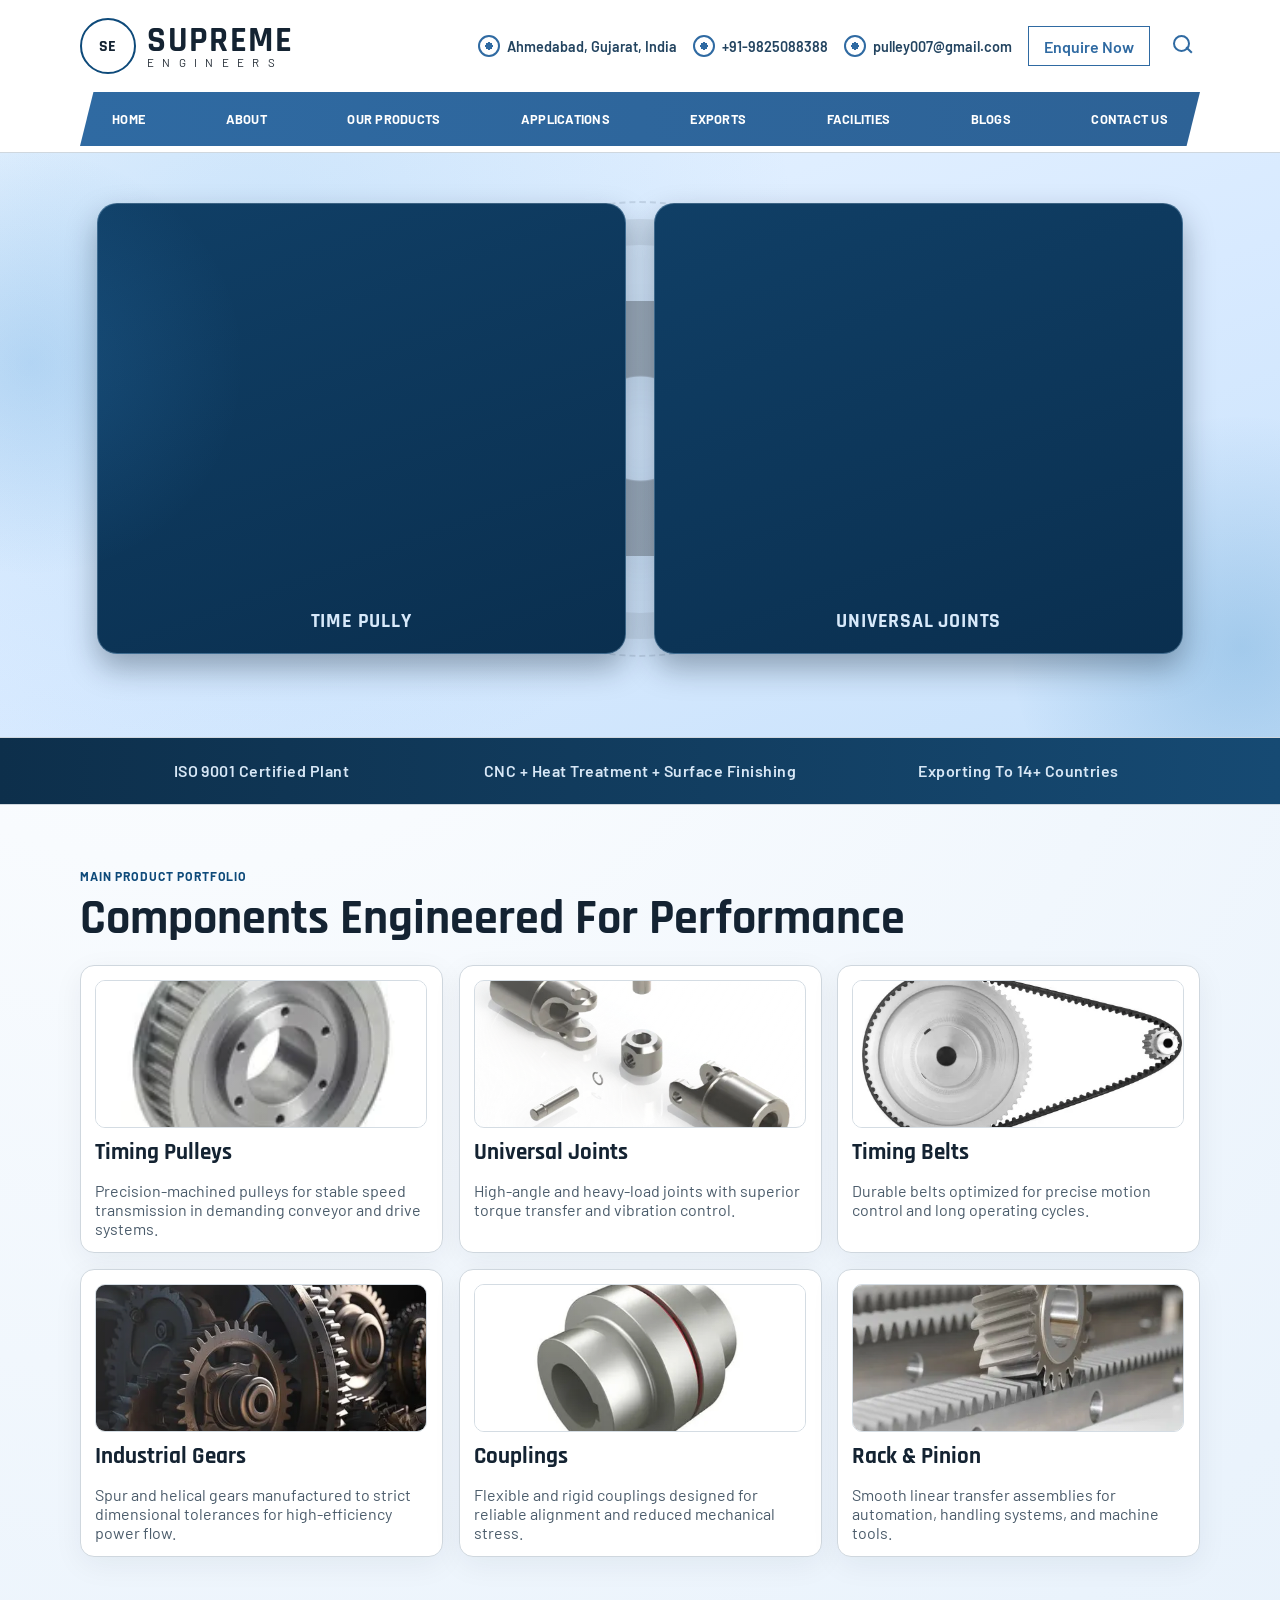
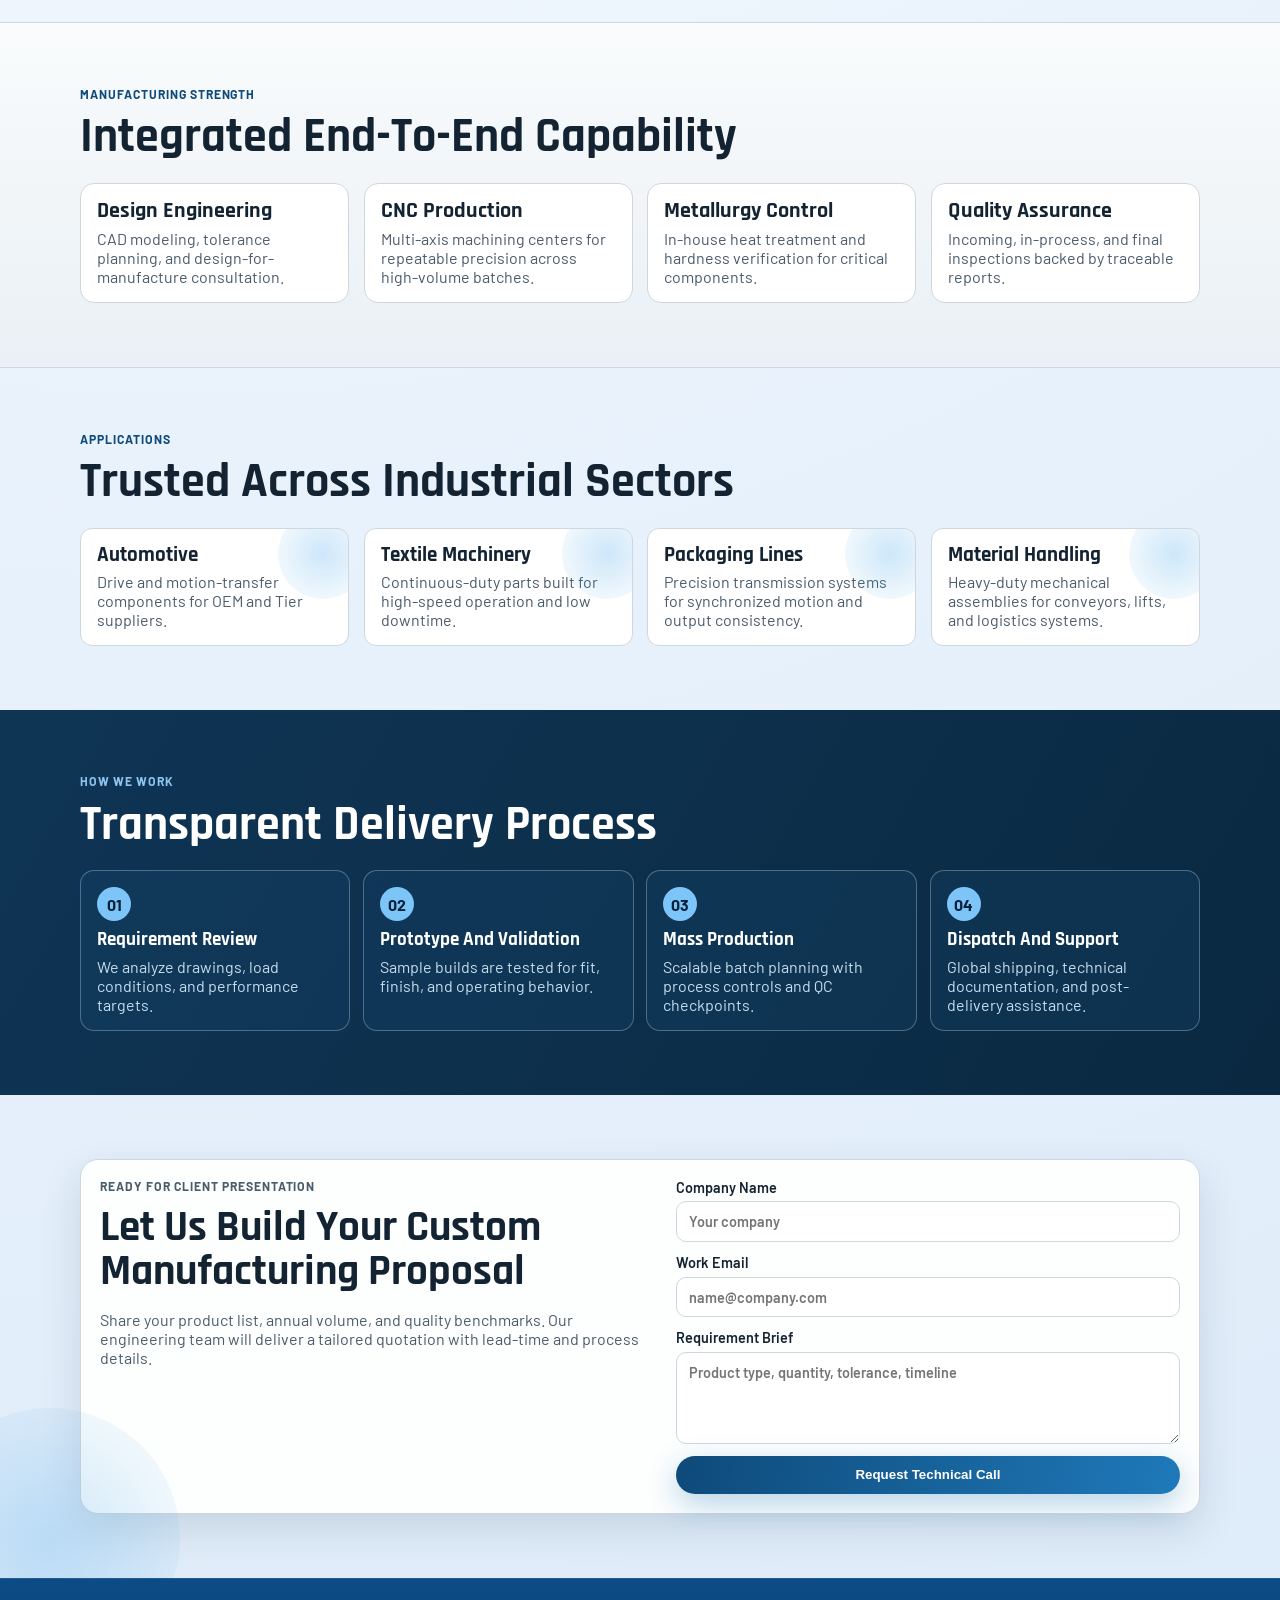
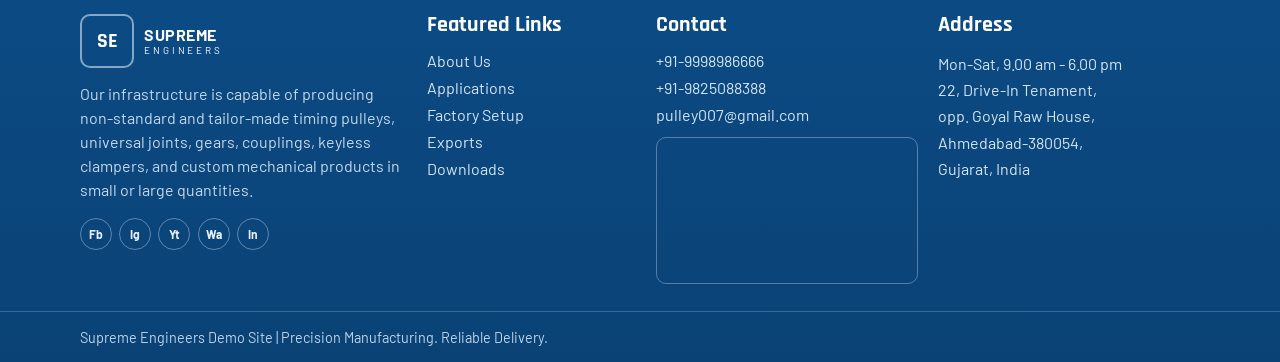
==== commit 5241fb51: "Reorganise files into scalable pages/, css/, js/, images/products/ structure Agent-Logs-Url: https:/" ====
--- a/index.html
+++ b/index.html
@@ -14,7 +14,7 @@
       href="https://fonts.googleapis.com/css2?family=Barlow:wght@400;500;600;700&family=Rajdhani:wght@500;600;700&display=swap"
       rel="stylesheet"
     />
-    <link rel="stylesheet" href="styles.css" />
+    <link rel="stylesheet" href="css/styles.css" />
   </head>
   <body>
     <header class="site-header">
@@ -32,7 +32,7 @@
           <p class="meta-item">+91-9825088388</p>
           <p class="meta-item">pulley007@gmail.com</p>
 
-          <a href="construction.html" class="enquire-btn">Enquire Now</a>
+          <a href="pages/construction.html" class="enquire-btn">Enquire Now</a>
           <button class="search-btn" aria-label="Search"></button>
           <button class="menu-toggle" id="menuToggle" aria-label="Toggle menu">
             <span></span><span></span><span></span>
@@ -43,13 +43,13 @@
       <div class="container nav-shell">
         <nav class="main-nav" id="mainNav">
           <a href="index.html">Home</a>
-          <a href="construction.html">About</a>
-          <a href="construction.html">Our Products</a>
-          <a href="construction.html">Applications</a>
-          <a href="construction.html">Exports</a>
-          <a href="construction.html">Facilities</a>
-          <a href="construction.html">Blogs</a>
-          <a href="construction.html">Contact Us</a>
+          <a href="pages/construction.html">About</a>
+          <a href="pages/construction.html">Our Products</a>
+          <a href="pages/construction.html">Applications</a>
+          <a href="pages/construction.html">Exports</a>
+          <a href="pages/construction.html">Facilities</a>
+          <a href="pages/construction.html">Blogs</a>
+          <a href="pages/construction.html">Contact Us</a>
         </nav>
       </div>
     </header>
@@ -59,24 +59,24 @@
         <div class="hero-grid container">
           <div class="hero-visual reveal-delay">
             <div class="gear-ring"></div>
-            <img src="assets/gear.png" alt="Rotating industrial gear" class="hero-gear-image" />
+            <img src="images/products/gear.png" alt="Rotating industrial gear" class="hero-gear-image" />
             <div class="hero-product-blocks">
-              <a href="construction.html" class="hero-product-block">
+              <a href="pages/construction.html" class="hero-product-block">
                 <div class="hero-block-media">
-                  <img src="assets/t_pully.webp" alt="Time pulley model 1" class="hero-block-image hero-block-image-a" />
-                  <img src="assets/t_pully2.webp" alt="Time pulley model 2" class="hero-block-image hero-block-image-b" />
+                  <img src="images/products/t_pully.webp" alt="Time pulley model 1" class="hero-block-image hero-block-image-a" />
+                  <img src="images/products/t_pully2.webp" alt="Time pulley model 2" class="hero-block-image hero-block-image-b" />
                 </div>
                 <p>Time Pully</p>
               </a>
-              <a href="construction.html" class="hero-product-block">
+              <a href="pages/construction.html" class="hero-product-block">
                 <div class="hero-block-media">
                   <img
-                    src="assets/telescopic1.webp"
+                    src="images/products/telescopic1.webp"
                     alt="Universal joints model 1"
                     class="hero-block-image hero-block-image-a"
                   />
                   <img
-                    src="assets/telescopic2.webp"
+                    src="images/products/telescopic2.webp"
                     alt="Universal joints model 2"
                     class="hero-block-image hero-block-image-b"
                   />
@@ -114,11 +114,11 @@
 
           <div class="product-grid">
             <article class="product-card reveal">
-              <a class="product-link" href="construction.html">
-                <div class="product-art">
-                  <img
-                    src="assets/timing-pulley.png"
-                    onerror="this.onerror=null;this.src='assets/products/timing-pulley.svg';"
+              <a class="product-link" href="pages/construction.html">
+                <div class="product-art">
+                  <img
+                    src="images/products/timing-pulley.png"
+                    onerror="this.onerror=null;this.src='images/products/timing-pulley.svg';"
                     alt="Timing pulley component"
                     loading="lazy"
                   />
@@ -128,11 +128,11 @@
               </a>
             </article>
             <article class="product-card reveal">
-              <a class="product-link" href="construction.html">
-                <div class="product-art">
-                  <img
-                    src="assets/universal joints.png"
-                    onerror="this.onerror=null;this.src='assets/products/universal-joint.svg';"
+              <a class="product-link" href="pages/construction.html">
+                <div class="product-art">
+                  <img
+                    src="images/products/universal-joints.png"
+                    onerror="this.onerror=null;this.src='images/products/universal-joint.svg';"
                     alt="Universal joint shaft"
                     loading="lazy"
                   />
@@ -142,11 +142,11 @@
               </a>
             </article>
             <article class="product-card reveal">
-              <a class="product-link" href="construction.html">
-                <div class="product-art">
-                  <img
-                    src="assets/timing-belt.png"
-                    onerror="this.onerror=null;this.src='assets/products/timing-belt.svg';"
+              <a class="product-link" href="pages/construction.html">
+                <div class="product-art">
+                  <img
+                    src="images/products/timing-belt.png"
+                    onerror="this.onerror=null;this.src='images/products/timing-belt.svg';"
                     alt="Industrial timing belts"
                     loading="lazy"
                   />
@@ -156,11 +156,11 @@
               </a>
             </article>
             <article class="product-card reveal">
-              <a class="product-link" href="construction.html">
-                <div class="product-art">
-                  <img
-                    src="assets/industrial-gear.png"
-                    onerror="this.onerror=null;this.src='assets/products/industrial-gears.svg';"
+              <a class="product-link" href="pages/construction.html">
+                <div class="product-art">
+                  <img
+                    src="images/products/industrial-gear.png"
+                    onerror="this.onerror=null;this.src='images/products/industrial-gears.svg';"
                     alt="Industrial steel gears"
                     loading="lazy"
                   />
@@ -170,11 +170,11 @@
               </a>
             </article>
             <article class="product-card reveal">
-              <a class="product-link" href="construction.html">
-                <div class="product-art">
-                  <img
-                    src="assets/coupling.png"
-                    onerror="this.onerror=null;this.src='assets/products/coupling.svg';"
+              <a class="product-link" href="pages/construction.html">
+                <div class="product-art">
+                  <img
+                    src="images/products/coupling.png"
+                    onerror="this.onerror=null;this.src='images/products/coupling.svg';"
                     alt="Metal shaft coupling"
                     loading="lazy"
                   />
@@ -184,11 +184,11 @@
               </a>
             </article>
             <article class="product-card reveal">
-              <a class="product-link" href="construction.html">
-                <div class="product-art">
-                  <img
-                    src="assets/rack-pinion.png"
-                    onerror="this.onerror=null;this.src='assets/products/rack-pinion.svg';"
+              <a class="product-link" href="pages/construction.html">
+                <div class="product-art">
+                  <img
+                    src="images/products/rack-pinion.png"
+                    onerror="this.onerror=null;this.src='images/products/rack-pinion.svg';"
                     alt="Rack and pinion mechanism"
                     loading="lazy"
                   />
@@ -320,7 +320,7 @@
     <footer class="site-footer">
       <div class="container footer-grid">
         <section class="footer-col footer-about">
-          <a href="construction.html" class="footer-brand">
+          <a href="pages/construction.html" class="footer-brand">
             <span class="footer-brand-mark">SE</span>
             <span class="footer-brand-text">
               <strong>SUPREME</strong>
@@ -332,31 +332,31 @@
             gears, couplings, keyless clampers, and custom mechanical products in small or large quantities.
           </p>
           <div class="footer-social">
-            <a href="construction.html" aria-label="Facebook">Fb</a>
-            <a href="construction.html" aria-label="Instagram">Ig</a>
-            <a href="construction.html" aria-label="YouTube">Yt</a>
-            <a href="construction.html" aria-label="WhatsApp">Wa</a>
-            <a href="construction.html" aria-label="LinkedIn">In</a>
+            <a href="pages/construction.html" aria-label="Facebook">Fb</a>
+            <a href="pages/construction.html" aria-label="Instagram">Ig</a>
+            <a href="pages/construction.html" aria-label="YouTube">Yt</a>
+            <a href="pages/construction.html" aria-label="WhatsApp">Wa</a>
+            <a href="pages/construction.html" aria-label="LinkedIn">In</a>
           </div>
         </section>
 
         <section class="footer-col">
           <h3>Featured Links</h3>
           <ul class="footer-links">
-            <li><a href="construction.html">About Us</a></li>
-            <li><a href="construction.html">Applications</a></li>
-            <li><a href="construction.html">Factory Setup</a></li>
-            <li><a href="construction.html">Exports</a></li>
-            <li><a href="construction.html">Downloads</a></li>
+            <li><a href="pages/construction.html">About Us</a></li>
+            <li><a href="pages/construction.html">Applications</a></li>
+            <li><a href="pages/construction.html">Factory Setup</a></li>
+            <li><a href="pages/construction.html">Exports</a></li>
+            <li><a href="pages/construction.html">Downloads</a></li>
           </ul>
         </section>
 
         <section class="footer-col">
           <h3>Contact</h3>
           <ul class="footer-contact">
-            <li><a href="construction.html">+91-9998986666</a></li>
-            <li><a href="construction.html">+91-9825088388</a></li>
-            <li><a href="construction.html">pulley007@gmail.com</a></li>
+            <li><a href="pages/construction.html">+91-9998986666</a></li>
+            <li><a href="pages/construction.html">+91-9825088388</a></li>
+            <li><a href="pages/construction.html">pulley007@gmail.com</a></li>
           </ul>
           <div class="footer-map-wrap">
             <iframe
@@ -386,6 +386,6 @@
       </div>
     </footer>
 
-    <script src="script.js"></script>
+    <script src="js/script.js"></script>
   </body>
 </html>
--- a/css/styles.css
+++ b/css/styles.css
@@ -0,0 +1,1310 @@
+:root {
+  --bg: #edf4fb;
+  --surface: #ffffff;
+  --surface-alt: #e9eef2;
+  --ink: #142332;
+  --muted: #4a5b6a;
+  --brand: #0e4a7a;
+  --brand-2: #1f79b9;
+  --accent: #3ea2e8;
+  --line: #cfd7de;
+  --shadow: 0 16px 40px rgba(12, 38, 59, 0.12);
+}
+
+* {
+  box-sizing: border-box;
+}
+
+html {
+  scroll-behavior: smooth;
+}
+
+body {
+  margin: 0;
+  font-family: "Barlow", sans-serif;
+  color: var(--ink);
+  background: radial-gradient(circle at 15% 10%, #ffffff 0%, #eaf3fc 45%, #dceaf8 100%);
+}
+
+.container {
+  width: min(1120px, 92%);
+  margin: 0 auto;
+}
+
+.site-header {
+  position: sticky;
+  top: 0;
+  z-index: 30;
+  background: rgba(255, 255, 255, 0.97);
+  border-bottom: 1px solid var(--line);
+  backdrop-filter: blur(10px);
+}
+
+.header-top {
+  display: flex;
+  align-items: center;
+  justify-content: space-between;
+  gap: 1rem;
+  min-height: 92px;
+}
+
+.brand {
+  display: flex;
+  align-items: center;
+  gap: 0.7rem;
+  text-decoration: none;
+  color: inherit;
+}
+
+.brand-mark {
+  width: 42px;
+  height: 42px;
+  border: 2px solid var(--brand);
+  border-radius: 10px;
+  display: grid;
+  place-items: center;
+  font-family: "Rajdhani", sans-serif;
+  font-weight: 700;
+  letter-spacing: 0.04em;
+}
+
+.brand-text {
+  display: flex;
+  flex-direction: column;
+  line-height: 0.95;
+}
+
+.brand-text strong {
+  font-family: "Rajdhani", sans-serif;
+  font-size: 2.2rem;
+  letter-spacing: 0.04em;
+}
+
+.brand-text small {
+  color: #212a33;
+  font-size: 0.72rem;
+  letter-spacing: 0.72em;
+}
+
+.brand-nav .brand-mark {
+  width: 56px;
+  height: 56px;
+  border-radius: 50%;
+  font-size: 1rem;
+}
+
+.header-meta {
+  display: flex;
+  align-items: center;
+  justify-content: flex-end;
+  gap: 1rem;
+  flex-wrap: wrap;
+}
+
+.meta-item {
+  margin: 0;
+  color: #234460;
+  font-size: 0.9rem;
+  font-weight: 600;
+  display: inline-flex;
+  align-items: center;
+  gap: 0.42rem;
+}
+
+.meta-item::before {
+  content: "";
+  width: 18px;
+  height: 18px;
+  border-radius: 50%;
+  border: 2px solid #2f6aa2;
+  background: radial-gradient(circle at 50% 50%, #2f6aa2 0 28%, transparent 30%);
+}
+
+.enquire-btn {
+  display: inline-flex;
+  align-items: center;
+  justify-content: center;
+  height: 40px;
+  padding: 0 0.95rem;
+  border: 1px solid #2f6aa2;
+  color: #2f6aa2;
+  text-decoration: none;
+  font-weight: 600;
+  background: #fff;
+}
+
+.search-btn {
+  width: 34px;
+  height: 34px;
+  border: 0;
+  background: transparent;
+  position: relative;
+  cursor: pointer;
+}
+
+.search-btn::before {
+  content: "";
+  position: absolute;
+  width: 13px;
+  height: 13px;
+  border: 2px solid #2f6aa2;
+  border-radius: 50%;
+  top: 6px;
+  left: 7px;
+}
+
+.search-btn::after {
+  content: "";
+  position: absolute;
+  width: 8px;
+  height: 2px;
+  background: #2f6aa2;
+  transform: rotate(45deg);
+  top: 20px;
+  left: 19px;
+}
+
+.nav-shell {
+  position: relative;
+  margin-bottom: 0.35rem;
+}
+
+.main-nav {
+  width: 100%;
+  display: flex;
+  align-items: center;
+  justify-content: space-between;
+  gap: 0.25rem;
+  background: linear-gradient(90deg, #2f6aa2 0%, #2d6296 100%);
+  clip-path: polygon(1.2% 0, 100% 0, 98.8% 100%, 0 100%);
+  min-height: 54px;
+  padding: 0 2rem;
+}
+
+.main-nav a {
+  text-decoration: none;
+  color: #ffffff;
+  font-weight: 700;
+  font-size: 0.8rem;
+  letter-spacing: 0.02em;
+  text-transform: uppercase;
+}
+
+.menu-toggle {
+  display: none;
+  flex-direction: column;
+  gap: 5px;
+  border: 0;
+  background: #2f6aa2;
+  border-radius: 8px;
+  width: 40px;
+  height: 40px;
+  align-items: center;
+  justify-content: center;
+  padding: 0;
+}
+
+.menu-toggle span {
+  width: 22px;
+  height: 2px;
+  background: #ffffff;
+}
+
+.hero {
+  position: relative;
+  overflow: hidden;
+  padding: 1rem 0 3rem;
+  background:
+    radial-gradient(circle at 20% 18%, rgba(104, 176, 234, 0.2), rgba(104, 176, 234, 0) 48%),
+    linear-gradient(160deg, #e8f3ff 0%, #d8eaff 52%, #c9e2fb 100%);
+}
+
+.hero::before {
+  content: "";
+  position: absolute;
+  inset: auto -15% -140px auto;
+  width: 460px;
+  aspect-ratio: 1;
+  border-radius: 50%;
+  background: radial-gradient(circle, rgba(31, 121, 185, 0.24) 0%, rgba(31, 121, 185, 0) 72%);
+}
+
+.hero::after {
+  content: "";
+  position: absolute;
+  inset: 0 auto auto -14%;
+  width: 420px;
+  aspect-ratio: 1;
+  border-radius: 50%;
+  background: radial-gradient(circle, rgba(58, 142, 210, 0.22) 0%, rgba(58, 142, 210, 0) 72%);
+  pointer-events: none;
+}
+
+.hero-grid {
+  display: grid;
+  grid-template-columns: 1fr;
+  align-items: center;
+  justify-items: center;
+}
+
+.kicker {
+  margin: 0 0 0.8rem;
+  color: var(--brand);
+  font-weight: 700;
+  letter-spacing: 0.08em;
+  text-transform: uppercase;
+  font-size: 0.76rem;
+}
+
+h1,
+h2,
+h3 {
+  margin: 0;
+  font-family: "Rajdhani", sans-serif;
+  line-height: 1.02;
+}
+
+h1 {
+  font-size: clamp(2rem, 5vw, 4rem);
+  letter-spacing: 0.01em;
+}
+
+h1 span {
+  color: var(--brand);
+}
+
+.hero-content p {
+  color: var(--muted);
+  font-size: 1.04rem;
+  max-width: 56ch;
+}
+
+.hero-actions {
+  margin-top: 1.4rem;
+  display: flex;
+  gap: 0.8rem;
+  flex-wrap: wrap;
+}
+
+.btn {
+  display: inline-flex;
+  align-items: center;
+  justify-content: center;
+  border-radius: 999px;
+  text-decoration: none;
+  padding: 0.72rem 1.1rem;
+  font-weight: 700;
+  border: 0;
+  cursor: pointer;
+}
+
+.btn-primary {
+  color: #fff;
+  background: linear-gradient(100deg, var(--brand), var(--brand-2));
+  box-shadow: 0 10px 30px rgba(31, 121, 185, 0.32);
+}
+
+.btn-ghost {
+  color: var(--brand);
+  border: 1px solid var(--brand);
+  background: transparent;
+}
+
+.hero-stats {
+  margin-top: 2rem;
+  display: grid;
+  grid-template-columns: repeat(3, minmax(120px, 1fr));
+  gap: 1rem;
+}
+
+.hero-stats article {
+  background: var(--surface);
+  border: 1px solid var(--line);
+  border-radius: 14px;
+  padding: 0.9rem 0.8rem;
+}
+
+.hero-stats h3 {
+  font-size: 1.8rem;
+  color: var(--brand);
+}
+
+.hero-stats p {
+  margin: 0.3rem 0 0;
+  font-size: 0.85rem;
+  color: var(--muted);
+}
+
+.hero-visual {
+  position: relative;
+  width: 100%;
+  min-height: 520px;
+  display: grid;
+  place-items: center;
+}
+
+.gear-ring {
+  position: absolute;
+  z-index: 0;
+  width: min(420px, 86vw);
+  aspect-ratio: 1;
+  border-radius: 50%;
+  border: 26px solid #9ca9b7;
+  outline: 2px dashed #718399;
+  outline-offset: 16px;
+  opacity: 0.22;
+  animation: spin 22s linear infinite;
+}
+
+.hero-gear-image {
+  position: absolute;
+  z-index: 1;
+  width: min(255px, 52vw);
+  aspect-ratio: 1;
+  object-fit: contain;
+  filter: drop-shadow(0 14px 24px rgba(21, 51, 76, 0.24));
+  opacity: 0.26;
+  transform-origin: 50% 50%;
+  animation: spin-smooth 7.5s linear infinite;
+}
+
+.hero-product-blocks {
+  position: relative;
+  z-index: 4;
+  width: min(1140px, 97%);
+  display: grid;
+  grid-template-columns: repeat(2, minmax(0, 1fr));
+  gap: 1.8rem;
+}
+
+.hero-product-block {
+  display: block;
+  text-decoration: none;
+  color: inherit;
+  background: linear-gradient(160deg, #103f66 0%, #0a2f4f 100%);
+  border: 1px solid rgba(161, 201, 233, 0.32);
+  border-radius: 20px;
+  padding: 1.4rem 1.3rem 1.2rem;
+  box-shadow: 0 14px 30px rgba(8, 27, 44, 0.34);
+  text-align: center;
+  transition: transform 0.35s ease, box-shadow 0.35s ease, border-color 0.35s ease;
+  cursor: pointer;
+}
+
+.hero-product-block:hover {
+  transform: translateY(-6px);
+  box-shadow: 0 22px 45px rgba(8, 27, 44, 0.5);
+  border-color: rgba(161, 201, 233, 0.6);
+}
+
+.hero-block-media {
+  position: relative;
+  width: 100%;
+  height: 370px;
+}
+
+.hero-block-image {
+  position: absolute;
+  inset: 0;
+  width: 100%;
+  height: 100%;
+  object-fit: contain;
+  filter: drop-shadow(0 10px 16px rgba(5, 18, 30, 0.34));
+  transform: scale(0.9);
+  opacity: 0;
+}
+
+.hero-block-image-a {
+  animation: hero-image-swap-a 8.8s ease-in-out infinite;
+}
+
+.hero-block-image-b {
+  animation: hero-image-swap-b 8.8s ease-in-out infinite;
+}
+
+.hero-product-block p {
+  margin: 0.75rem 0 0;
+  color: #d7e9fa;
+  font-family: "Rajdhani", sans-serif;
+  font-weight: 700;
+  font-size: 1.25rem;
+  letter-spacing: 0.04em;
+  text-transform: uppercase;
+}
+
+.mech-scene {
+  position: absolute;
+  inset: 0;
+  z-index: 1;
+  opacity: 0.28;
+  pointer-events: none;
+}
+
+.gear {
+  position: absolute;
+  border-radius: 50%;
+  border: 2px solid rgba(101, 122, 143, 0.25);
+  background:
+    radial-gradient(circle at center, #f2f6fb 0 18%, #8ea0b3 18% 33%, #f2f6fb 33% 36%, transparent 36%),
+    conic-gradient(from 0deg, #8fa2b5 0deg 8deg, #d9e3ed 8deg 16deg);
+  box-shadow: inset 0 0 0 11px #b8c7d6, inset 0 0 0 26px #94a8bb, 0 7px 16px rgba(13, 37, 60, 0.2);
+}
+
+.gear .hub {
+  position: absolute;
+  width: 22%;
+  aspect-ratio: 1;
+  border-radius: 50%;
+  background: #4f677f;
+  top: 50%;
+  left: 50%;
+  transform: translate(-50%, -50%);
+  box-shadow: 0 0 0 8px #d4dfe9;
+}
+
+.gear-a {
+  width: 168px;
+  top: 92px;
+  left: 78px;
+  animation: gear-cw 8s linear infinite;
+}
+
+.gear-b {
+  width: 124px;
+  top: 152px;
+  right: 94px;
+  animation: gear-ccw 6s linear infinite;
+}
+
+.gear-c {
+  width: 88px;
+  top: 82px;
+  right: 168px;
+  animation: gear-cw 5s linear infinite;
+}
+
+.drive-link {
+  position: absolute;
+  left: 215px;
+  top: 204px;
+  width: 145px;
+  height: 12px;
+  border-radius: 999px;
+  background: linear-gradient(90deg, #7c8fa3, #dce5ee, #7c8fa3);
+  box-shadow: 0 2px 10px rgba(24, 57, 84, 0.25);
+  transform-origin: left center;
+  animation: link-rock 1.45s ease-in-out infinite;
+}
+
+.drive-link::before,
+.drive-link::after {
+  content: "";
+  position: absolute;
+  top: 50%;
+  width: 22px;
+  height: 22px;
+  border-radius: 50%;
+  background: #5f7891;
+  box-shadow: inset 0 0 0 5px #c6d4e2;
+  transform: translateY(-50%);
+}
+
+.drive-link::before {
+  left: -10px;
+}
+
+.drive-link::after {
+  right: -10px;
+}
+
+.piston-track {
+  position: absolute;
+  left: 72px;
+  bottom: 96px;
+  width: 286px;
+  height: 42px;
+  border-radius: 999px;
+  border: 1px solid #a2b5c8;
+  background: linear-gradient(90deg, #cdd9e4, #eef4f9, #ccd8e4);
+  overflow: hidden;
+}
+
+.piston {
+  position: absolute;
+  width: 94px;
+  height: 100%;
+  border-radius: 999px;
+  background: linear-gradient(90deg, #6a8198, #9bb0c4);
+  box-shadow: inset 0 0 0 2px rgba(235, 242, 249, 0.5);
+  animation: piston-slide 2.9s ease-in-out infinite;
+}
+
+.strip {
+  border-block: 1px solid var(--line);
+}
+
+.strip-dark {
+  background: linear-gradient(90deg, #0d2f4b, #164a73);
+  color: #d7e7f6;
+}
+
+.strip-grid {
+  min-height: 66px;
+  display: grid;
+  grid-template-columns: repeat(3, 1fr);
+  align-items: center;
+  gap: 1rem;
+  text-align: center;
+  font-weight: 600;
+  letter-spacing: 0.03em;
+}
+
+.section {
+  padding: 4rem 0;
+}
+
+.section-head {
+  margin-bottom: 1.3rem;
+}
+
+.section-head h2 {
+  font-size: clamp(1.8rem, 4vw, 3rem);
+}
+
+.product-grid {
+  display: grid;
+  grid-template-columns: repeat(3, minmax(0, 1fr));
+  gap: 1rem;
+}
+
+.product-card {
+  background: var(--surface);
+  border: 1px solid var(--line);
+  border-radius: 14px;
+  padding: 0.9rem;
+  box-shadow: 0 8px 30px rgba(8, 30, 49, 0.06);
+  transition: transform 0.35s ease, box-shadow 0.35s ease, border-color 0.35s ease;
+  transform-style: preserve-3d;
+  will-change: transform;
+}
+
+.product-link {
+  display: block;
+  height: 100%;
+  color: inherit;
+  text-decoration: none;
+}
+
+.product-card:hover {
+  transform: translateY(-8px);
+  box-shadow: 0 20px 35px rgba(10, 40, 64, 0.2);
+  border-color: #9ab4cc;
+}
+
+.product-art {
+  position: relative;
+  height: 148px;
+  border-radius: 10px;
+  margin-bottom: 0.8rem;
+  border: 1px solid #d4dce3;
+  overflow: hidden;
+  isolation: isolate;
+}
+
+.product-art::before {
+  content: "";
+  position: absolute;
+  inset: 0;
+  background: linear-gradient(120deg, rgba(255, 255, 255, 0.16), rgba(255, 255, 255, 0));
+  z-index: 1;
+  pointer-events: none;
+}
+
+.product-art::after {
+  content: "";
+  position: absolute;
+  inset: -140% -35%;
+  background: linear-gradient(100deg, transparent 30%, rgba(255, 255, 255, 0.4) 50%, transparent 70%);
+  transform: translateX(-120%) rotate(10deg);
+  opacity: 0;
+  z-index: 2;
+  pointer-events: none;
+}
+
+.product-card:hover .product-art::after {
+  opacity: 1;
+  animation: sheen 1.05s ease;
+}
+
+.product-art img {
+  width: 100%;
+  height: 100%;
+  object-fit: cover;
+  transform: scale(1.01);
+  transition: transform 0.55s ease, filter 0.55s ease;
+  animation: floatCard 6s ease-in-out infinite;
+}
+
+.product-card:hover .product-art img {
+  transform: scale(1.1);
+  filter: contrast(1.08) saturate(1.08);
+}
+
+.product-card:nth-child(2) .product-art img {
+  animation-delay: 0.5s;
+}
+
+.product-card:nth-child(3) .product-art img {
+  animation-delay: 0.9s;
+}
+
+.product-card:nth-child(4) .product-art img {
+  animation-delay: 1.3s;
+}
+
+.product-card:nth-child(5) .product-art img {
+  animation-delay: 1.8s;
+}
+
+.product-card:nth-child(6) .product-art img {
+  animation-delay: 2.2s;
+}
+
+.product-card h3 {
+  font-size: 1.45rem;
+}
+
+.product-card p {
+  margin-bottom: 0;
+  color: var(--muted);
+}
+
+.section-contrast {
+  background: linear-gradient(180deg, #f9fbfc 0%, #eaf0f5 100%);
+  border-block: 1px solid var(--line);
+}
+
+.capabilities-grid {
+  display: grid;
+  grid-template-columns: repeat(4, minmax(0, 1fr));
+  gap: 0.9rem;
+}
+
+.cap-card {
+  background: #ffffff;
+  border: 1px solid var(--line);
+  border-radius: 14px;
+  padding: 1rem;
+}
+
+.cap-card h3 {
+  margin-bottom: 0.4rem;
+  font-size: 1.35rem;
+}
+
+.cap-card p {
+  margin: 0;
+  color: var(--muted);
+}
+
+.industries-grid {
+  display: grid;
+  grid-template-columns: repeat(4, minmax(0, 1fr));
+  gap: 0.9rem;
+}
+
+.industry {
+  border-radius: 12px;
+  padding: 1rem;
+  background: var(--surface);
+  border: 1px solid var(--line);
+  position: relative;
+  overflow: hidden;
+}
+
+.industry::before {
+  content: "";
+  position: absolute;
+  right: -20px;
+  top: -20px;
+  width: 90px;
+  height: 90px;
+  border-radius: 50%;
+  background: radial-gradient(circle, rgba(62, 162, 232, 0.26), rgba(62, 162, 232, 0));
+}
+
+.industry h3 {
+  margin-bottom: 0.35rem;
+  font-size: 1.3rem;
+}
+
+.industry p {
+  margin: 0;
+  color: var(--muted);
+}
+
+.section-process {
+  background: linear-gradient(120deg, #0f3555 0%, #0a2941 100%);
+  color: #e2effd;
+}
+
+.section-process .kicker {
+  color: #8ec4ef;
+}
+
+.section-process .section-head h2,
+.section-process h3 {
+  color: #fff;
+}
+
+.timeline {
+  display: grid;
+  grid-template-columns: repeat(4, minmax(0, 1fr));
+  gap: 0.8rem;
+}
+
+.step {
+  border: 1px solid rgba(193, 215, 235, 0.35);
+  border-radius: 14px;
+  padding: 1rem;
+  background: rgba(21, 68, 103, 0.35);
+}
+
+.step span {
+  display: inline-grid;
+  place-items: center;
+  width: 34px;
+  aspect-ratio: 1;
+  border-radius: 50%;
+  background: #7dc4f8;
+  color: #042139;
+  font-weight: 700;
+  margin-bottom: 0.55rem;
+}
+
+.step p {
+  color: #c7deef;
+  margin: 0.45rem 0 0;
+}
+
+.cta {
+  position: relative;
+  overflow: hidden;
+}
+
+.cta::after {
+  content: "";
+  position: absolute;
+  left: -80px;
+  bottom: -90px;
+  width: 260px;
+  height: 260px;
+  border-radius: 50%;
+  background: radial-gradient(circle, rgba(62, 162, 232, 0.24), rgba(62, 162, 232, 0));
+}
+
+.cta-wrap {
+  display: grid;
+  grid-template-columns: 1fr 0.9fr;
+  gap: 1rem;
+  align-items: start;
+  background: #fdfefe;
+  border: 1px solid var(--line);
+  border-radius: 18px;
+  padding: 1.2rem;
+  box-shadow: var(--shadow);
+}
+
+.cta-wrap h2 {
+  font-size: clamp(1.7rem, 4vw, 2.7rem);
+}
+
+.cta-wrap p {
+  color: var(--muted);
+}
+
+.quote-form {
+  display: grid;
+  gap: 0.75rem;
+}
+
+.quote-form label {
+  display: grid;
+  gap: 0.35rem;
+  font-size: 0.9rem;
+  font-weight: 600;
+}
+
+.quote-form input,
+.quote-form textarea {
+  border: 1px solid var(--line);
+  border-radius: 10px;
+  padding: 0.68rem 0.72rem;
+  font: inherit;
+}
+
+.site-footer {
+  border-top: 1px solid #1f5c90;
+  background: linear-gradient(180deg, #0c4b85 0%, #0a4275 100%);
+  color: #d6e6f6;
+}
+
+.footer-grid {
+  display: grid;
+  grid-template-columns: 1.25fr 0.8fr 1fr 1fr;
+  gap: 1.2rem;
+  padding: 2.2rem 0 1.7rem;
+}
+
+.footer-col h3 {
+  margin: 0 0 0.9rem;
+  font-size: 1.35rem;
+  color: #ffffff;
+}
+
+.footer-brand {
+  display: inline-flex;
+  align-items: center;
+  gap: 0.65rem;
+  text-decoration: none;
+  color: #fff;
+  margin-bottom: 0.85rem;
+}
+
+.footer-brand-mark {
+  width: 54px;
+  height: 54px;
+  border-radius: 10px;
+  border: 2px solid rgba(214, 230, 246, 0.6);
+  display: grid;
+  place-items: center;
+  font-family: "Rajdhani", sans-serif;
+  font-size: 1.28rem;
+  font-weight: 700;
+}
+
+.footer-brand-text {
+  display: grid;
+  line-height: 1;
+}
+
+.footer-brand-text strong {
+  letter-spacing: 0.03em;
+}
+
+.footer-brand-text small {
+  margin-top: 0.2rem;
+  letter-spacing: 0.28em;
+  font-size: 0.62rem;
+}
+
+.footer-about p {
+  margin: 0 0 1rem;
+  color: #c4d8eb;
+  line-height: 1.5;
+  max-width: 38ch;
+}
+
+.footer-social {
+  display: flex;
+  gap: 0.45rem;
+}
+
+.footer-social a {
+  width: 32px;
+  height: 32px;
+  border-radius: 50%;
+  border: 1px solid rgba(206, 224, 242, 0.42);
+  text-decoration: none;
+  color: #e7f0fa;
+  display: grid;
+  place-items: center;
+  font-size: 0.75rem;
+  font-weight: 700;
+  transition: background 0.25s ease, transform 0.25s ease;
+}
+
+.footer-social a:hover {
+  background: rgba(230, 240, 249, 0.14);
+  transform: translateY(-2px);
+}
+
+.footer-links,
+.footer-contact {
+  margin: 0;
+  padding: 0;
+  list-style: none;
+  display: grid;
+  gap: 0.5rem;
+}
+
+.footer-links a,
+.footer-contact a {
+  color: #d4e5f6;
+  text-decoration: none;
+}
+
+.footer-links a:hover,
+.footer-contact a:hover {
+  color: #ffffff;
+}
+
+.footer-map-wrap {
+  margin-top: 0.85rem;
+  border: 1px solid rgba(170, 198, 226, 0.45);
+  border-radius: 10px;
+  overflow: hidden;
+}
+
+.footer-map-wrap iframe {
+  display: block;
+  width: 100%;
+  height: 145px;
+  border: 0;
+}
+
+.footer-timing,
+.footer-address {
+  margin: 0;
+  color: #d4e5f5;
+  line-height: 1.65;
+}
+
+.footer-bottom {
+  border-top: 1px solid rgba(171, 198, 223, 0.28);
+}
+
+.footer-bottom p {
+  margin: 0;
+  min-height: 50px;
+  display: flex;
+  align-items: center;
+  color: #bdd4e9;
+  font-size: 0.9rem;
+}
+
+.reveal,
+.reveal-delay {
+  opacity: 0;
+  transform: translateY(20px);
+  transition: opacity 0.7s ease, transform 0.7s ease;
+}
+
+.reveal-delay {
+  transition-delay: 0.18s;
+}
+
+.reveal.show,
+.reveal-delay.show {
+  opacity: 1;
+  transform: translateY(0);
+}
+
+@keyframes spin {
+  from {
+    transform: rotate(0deg);
+  }
+  to {
+    transform: rotate(360deg);
+  }
+}
+
+@keyframes spin-smooth {
+  from {
+    transform: rotate(0deg);
+  }
+  to {
+    transform: rotate(360deg);
+  }
+}
+
+@keyframes hero-image-swap-a {
+  0%,
+  40% {
+    opacity: 1;
+    transform: scale(1.14);
+  }
+  58%,
+  100% {
+    opacity: 0;
+    transform: scale(0.9);
+  }
+}
+
+@keyframes hero-image-swap-b {
+  0%,
+  40% {
+    opacity: 0;
+    transform: scale(0.9);
+  }
+  58%,
+  94% {
+    opacity: 1;
+    transform: scale(1.14);
+  }
+  100% {
+    opacity: 0;
+    transform: scale(0.9);
+  }
+}
+
+@keyframes gear-cw {
+  from {
+    transform: rotate(0deg);
+  }
+  to {
+    transform: rotate(360deg);
+  }
+}
+
+@keyframes gear-ccw {
+  from {
+    transform: rotate(360deg);
+  }
+  to {
+    transform: rotate(0deg);
+  }
+}
+
+@keyframes link-rock {
+  0%,
+  100% {
+    transform: rotate(5deg);
+  }
+  50% {
+    transform: rotate(-8deg);
+  }
+}
+
+@keyframes piston-slide {
+  0%,
+  100% {
+    transform: translateX(16px);
+  }
+  50% {
+    transform: translateX(172px);
+  }
+}
+
+@keyframes floatCard {
+  0%,
+  100% {
+    transform: translateY(0) scale(1.01);
+  }
+  50% {
+    transform: translateY(-5px) scale(1.03);
+  }
+}
+
+@keyframes sheen {
+  0% {
+    transform: translateX(-120%) rotate(10deg);
+  }
+  100% {
+    transform: translateX(120%) rotate(10deg);
+  }
+}
+
+@media (prefers-reduced-motion: reduce) {
+  .gear-ring,
+  .hero-gear-image,
+  .hero-block-image,
+  .gear,
+  .drive-link,
+  .piston,
+  .product-art img,
+  .product-card,
+  .reveal,
+  .reveal-delay {
+    animation: none !important;
+    transition: none !important;
+  }
+}
+
+@media (max-width: 1020px) {
+  .header-top {
+    min-height: 84px;
+  }
+
+  .brand-text strong {
+    font-size: 1.7rem;
+  }
+
+  .brand-text small {
+    letter-spacing: 0.45em;
+  }
+
+  .header-meta {
+    gap: 0.7rem;
+  }
+
+  .meta-item {
+    font-size: 0.82rem;
+  }
+
+  .main-nav {
+    padding: 0 1rem;
+  }
+
+  .main-nav a {
+    font-size: 0.74rem;
+  }
+
+  .cta-wrap {
+    grid-template-columns: 1fr;
+  }
+
+  .gear-a {
+    left: 20%;
+  }
+
+  .gear-b {
+    right: 20%;
+  }
+
+  .gear-c {
+    right: 34%;
+  }
+
+  .drive-link {
+    left: 40%;
+    width: 120px;
+    transform: translateX(-30%);
+  }
+
+  .piston-track {
+    left: 50%;
+    transform: translateX(-50%);
+    width: min(286px, 78vw);
+  }
+
+  .hero-product-blocks {
+    width: min(1020px, 97%);
+    gap: 1.6rem;
+  }
+
+  .hero-product-block {
+    padding: 1.3rem 1.2rem 1.1rem;
+  }
+
+  .product-grid {
+    grid-template-columns: repeat(2, minmax(0, 1fr));
+  }
+
+  .capabilities-grid,
+  .industries-grid,
+  .timeline {
+    grid-template-columns: repeat(2, minmax(0, 1fr));
+  }
+}
+
+@media (max-width: 760px) {
+  .header-top {
+    min-height: 76px;
+  }
+
+  .brand-nav .brand-mark {
+    width: 44px;
+    height: 44px;
+  }
+
+  .brand-text strong {
+    font-size: 1.35rem;
+  }
+
+  .brand-text small {
+    font-size: 0.62rem;
+    letter-spacing: 0.32em;
+  }
+
+  .header-meta {
+    gap: 0.5rem;
+  }
+
+  .meta-item {
+    display: none;
+  }
+
+  .enquire-btn {
+    height: 36px;
+    font-size: 0.82rem;
+  }
+
+  .menu-toggle {
+    display: flex;
+  }
+
+  .nav-shell {
+    margin-bottom: 0;
+  }
+
+  .main-nav {
+    position: absolute;
+    top: 8px;
+    right: 0;
+    width: min(320px, 92vw);
+    display: grid;
+    clip-path: none;
+    background: #2f6aa2;
+    border: 1px solid var(--line);
+    border-radius: 12px;
+    padding: 0.7rem;
+    box-shadow: var(--shadow);
+    opacity: 0;
+    pointer-events: none;
+    transform: translateY(-8px);
+    transition: 0.25s ease;
+  }
+
+  .main-nav.open {
+    opacity: 1;
+    pointer-events: all;
+    transform: translateY(0);
+  }
+
+  .main-nav a {
+    padding: 0.55rem 0.2rem;
+    font-size: 0.82rem;
+  }
+
+  .hero-stats,
+  .strip-grid,
+  .product-grid,
+  .capabilities-grid,
+  .industries-grid,
+  .timeline {
+    grid-template-columns: 1fr;
+  }
+
+  .hero-visual {
+    min-height: 420px;
+  }
+
+  .footer-grid {
+    grid-template-columns: 1fr;
+    padding: 1.7rem 0 1.2rem;
+  }
+
+  .footer-about p {
+    max-width: 100%;
+  }
+
+  .footer-bottom p {
+    min-height: 42px;
+    font-size: 0.82rem;
+  }
+
+  .hero-product-blocks {
+    grid-template-columns: 1fr;
+    width: min(520px, 96%);
+    gap: 1.1rem;
+  }
+
+  .hero-product-block {
+    padding: 1.2rem 1.1rem 1rem;
+  }
+
+  .hero-block-media {
+    height: 300px;
+  }
+}
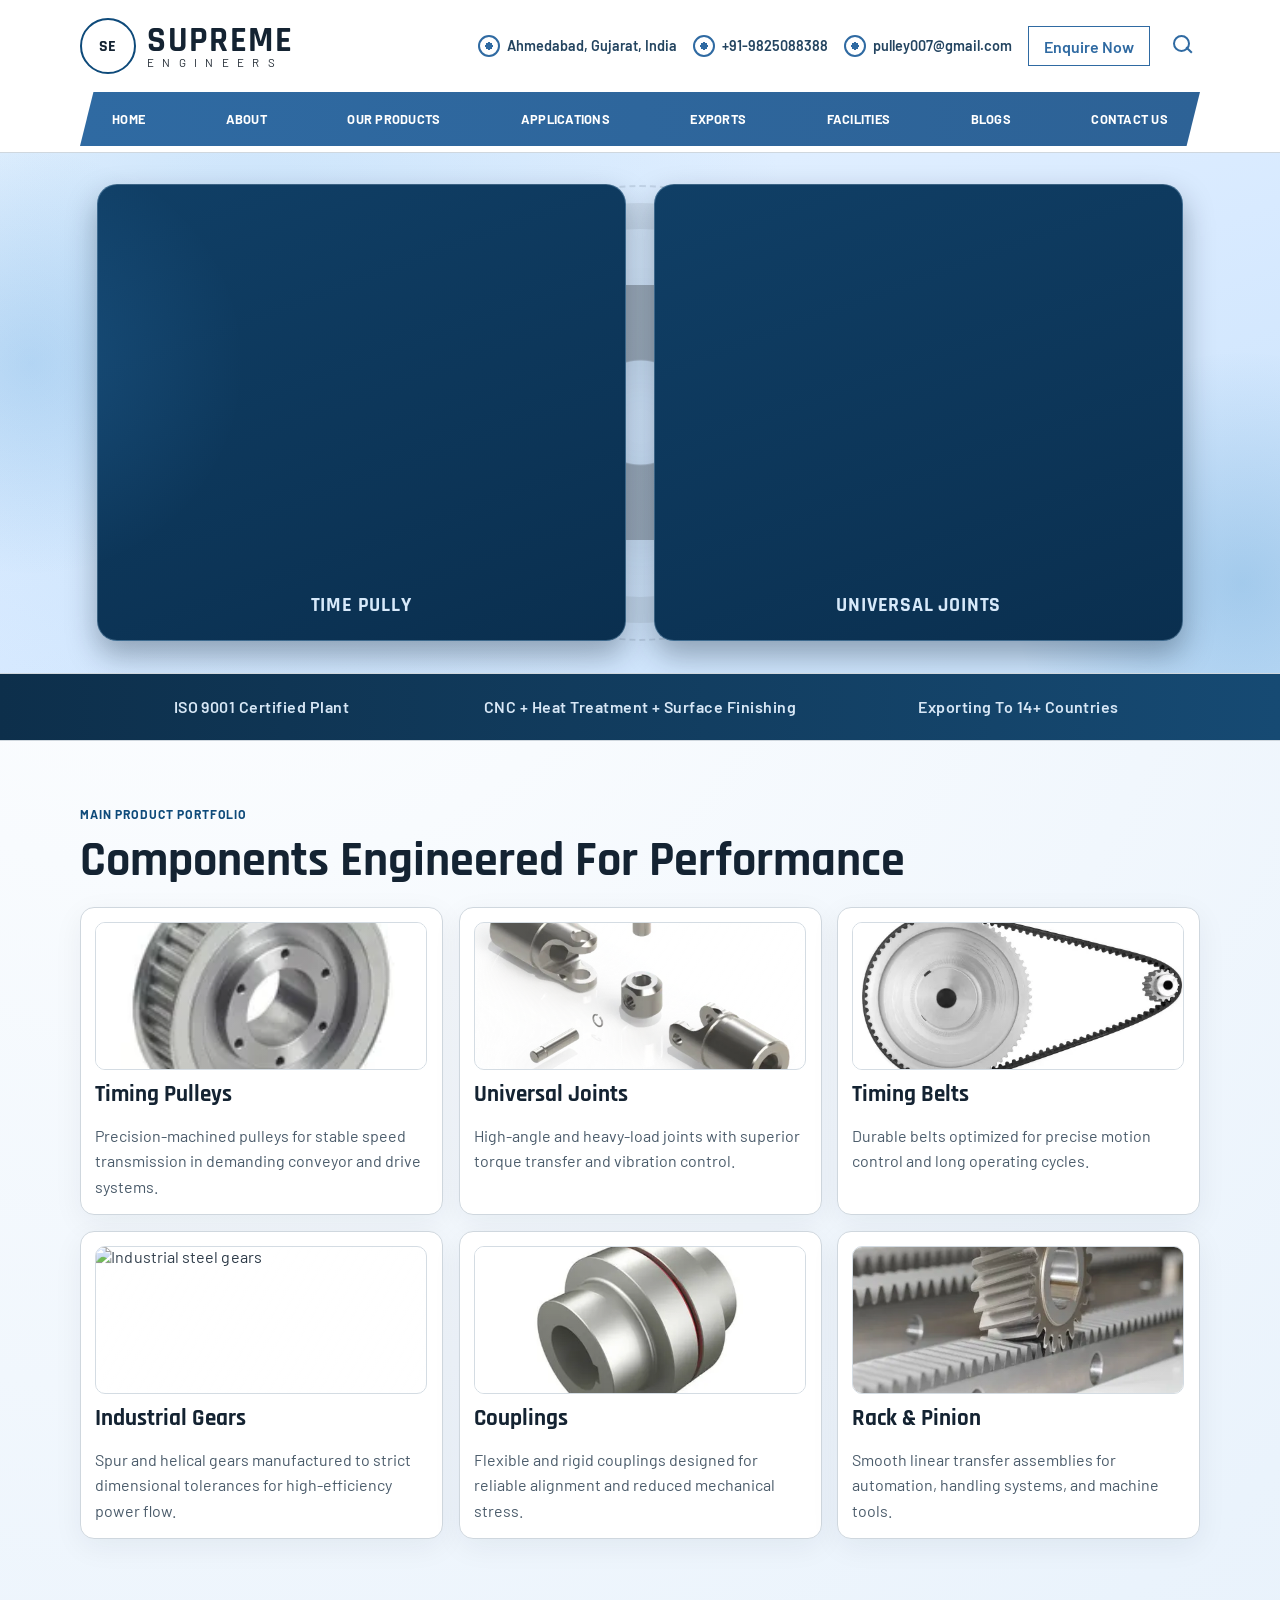
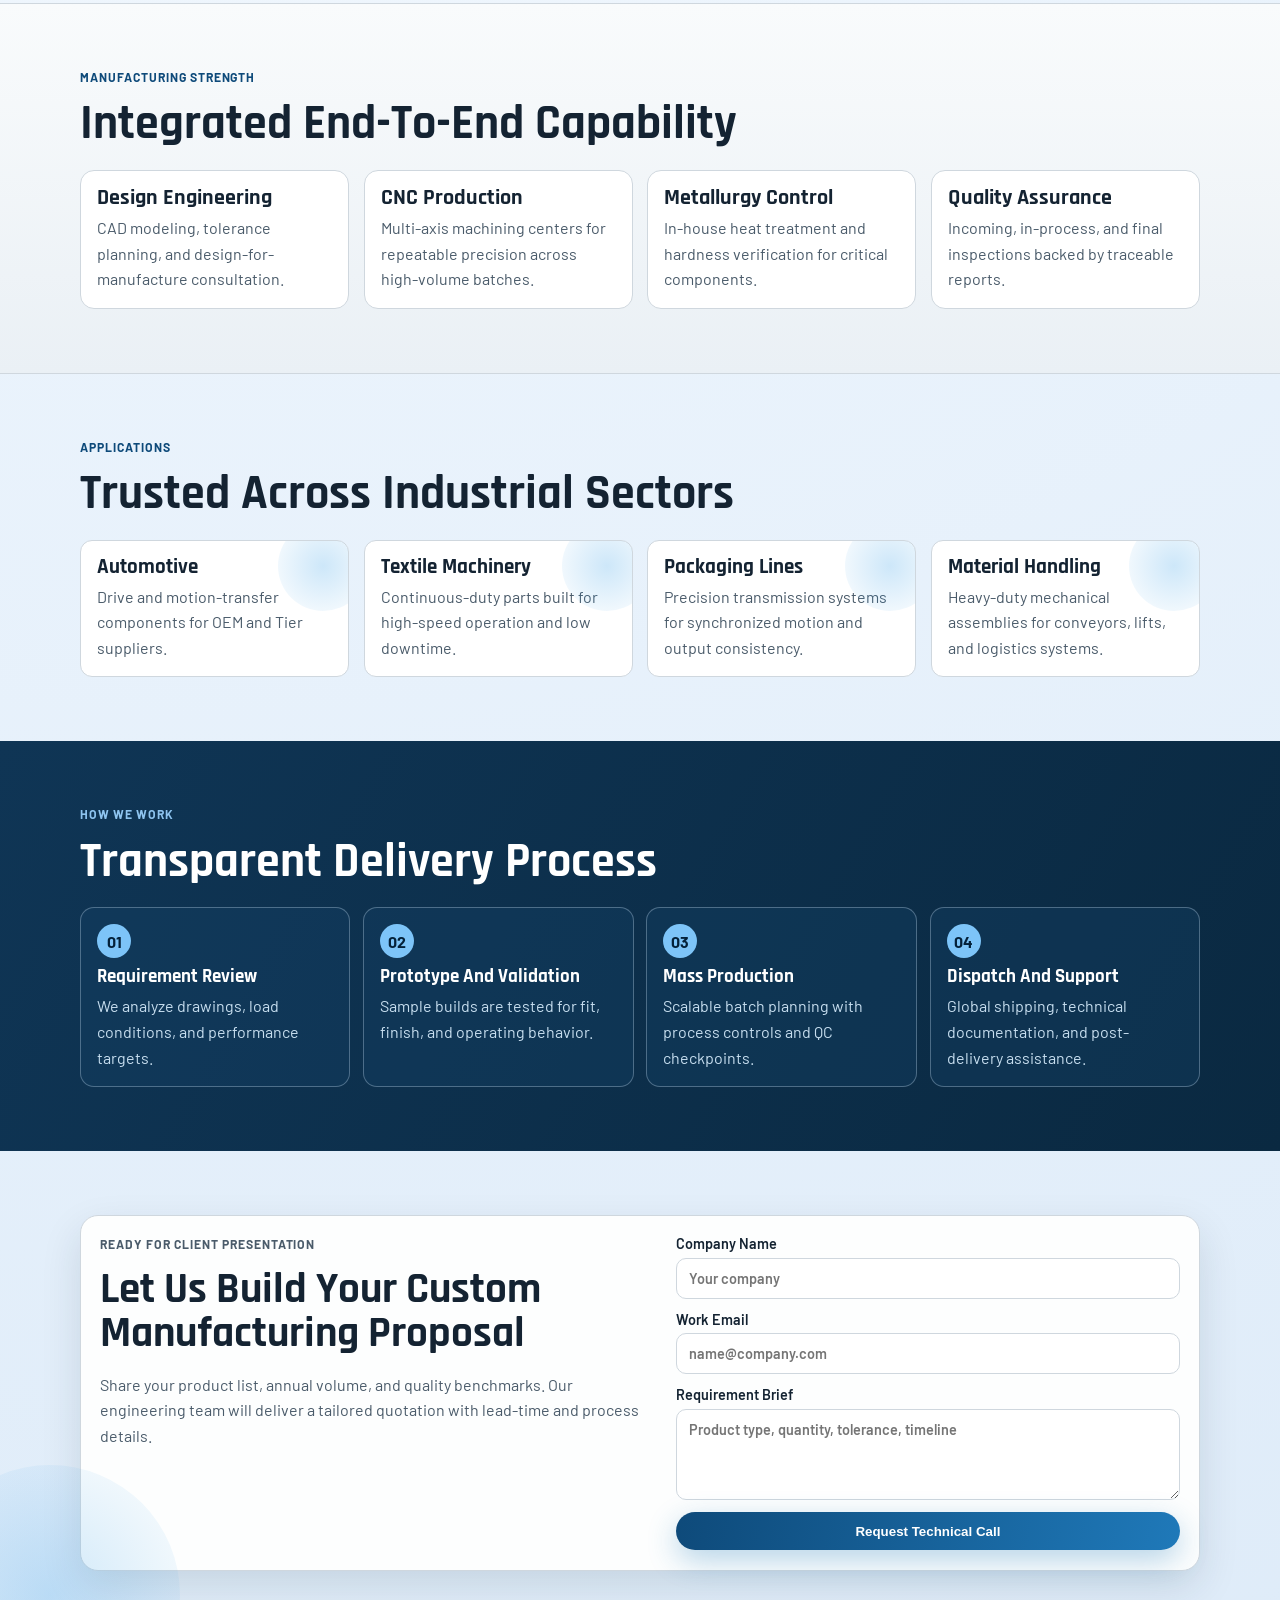
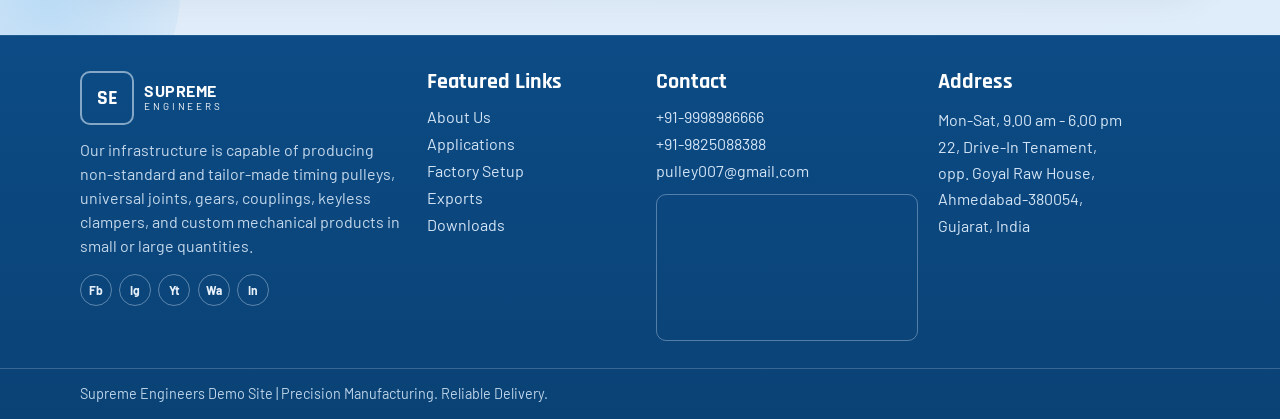
==== commit 0745d45c: "Structure  Done" ====
--- a/index.html
+++ b/index.html
@@ -8,13 +8,59 @@
       name="description"
       content="A premium demo website for a mechanical engineering manufacturer specializing in precision components and industrial systems."
     />
+    <meta
+      name="keywords"
+      content="Supreme Engineers, precision mechanical manufacturing, timing pulleys, universal joints, industrial gears, couplings, rack and pinion, Ahmedabad engineering"
+    />
+    <meta name="author" content="Supreme Engineers" />
+    <meta name="robots" content="index, follow, max-image-preview:large, max-snippet:-1, max-video-preview:-1" />
+    <meta name="theme-color" content="#0e4a7a" />
+    <link rel="canonical" href="/index.html" />
+    <meta property="og:locale" content="en_IN" />
+    <meta property="og:type" content="website" />
+    <meta property="og:title" content="Supreme Engineers | Precision Mechanical Manufacturing" />
+    <meta
+      property="og:description"
+      content="Precision-engineered timing pulleys, universal joints, gears, couplings, and industrial transmission components from Ahmedabad, India."
+    />
+    <meta property="og:url" content="/index.html" />
+    <meta property="og:site_name" content="Supreme Engineers" />
+    <meta property="og:image" content="assets/images/gear.png" />
+    <meta property="og:image:alt" content="Industrial gear representing precision engineering manufacturing" />
+    <meta name="twitter:card" content="summary_large_image" />
+    <meta name="twitter:title" content="Supreme Engineers | Precision Mechanical Manufacturing" />
+    <meta
+      name="twitter:description"
+      content="Precision-engineered timing pulleys, universal joints, gears, couplings, and industrial transmission components."
+    />
+    <meta name="twitter:image" content="assets/images/gear.png" />
+    <script type="application/ld+json">
+      {
+        "@context": "https://schema.org",
+        "@type": "Organization",
+        "name": "Supreme Engineers",
+        "url": "/index.html",
+        "logo": "assets/images/gear.png",
+        "email": "pulley007@gmail.com",
+        "telephone": "+91-9825088388",
+        "address": {
+          "@type": "PostalAddress",
+          "streetAddress": "22, Drive-In Tenament, opp. Goyal Raw House",
+          "addressLocality": "Ahmedabad",
+          "postalCode": "380054",
+          "addressRegion": "Gujarat",
+          "addressCountry": "IN"
+        }
+      }
+    </script>
     <link rel="preconnect" href="https://fonts.googleapis.com" />
     <link rel="preconnect" href="https://fonts.gstatic.com" crossorigin />
     <link
       href="https://fonts.googleapis.com/css2?family=Barlow:wght@400;500;600;700&family=Rajdhani:wght@500;600;700&display=swap"
       rel="stylesheet"
     />
-    <link rel="stylesheet" href="css/styles.css" />
+    <link rel="stylesheet" href="assets/css/global.css" />
+    <link rel="stylesheet" href="assets/css/home.css" />
   </head>
   <body>
     <header class="site-header">
@@ -55,28 +101,31 @@
     </header>
 
     <main>
+      <h1 style="position:absolute;width:1px;height:1px;padding:0;margin:-1px;overflow:hidden;clip:rect(0, 0, 0, 0);white-space:nowrap;border:0;">
+        Supreme Engineers Precision Mechanical Manufacturing
+      </h1>
       <section class="hero">
         <div class="hero-grid container">
           <div class="hero-visual reveal-delay">
             <div class="gear-ring"></div>
-            <img src="images/products/gear.png" alt="Rotating industrial gear" class="hero-gear-image" />
+            <img src="assets/images/gear.png" alt="Rotating industrial gear" class="hero-gear-image" />
             <div class="hero-product-blocks">
               <a href="pages/construction.html" class="hero-product-block">
                 <div class="hero-block-media">
-                  <img src="images/products/t_pully.webp" alt="Time pulley model 1" class="hero-block-image hero-block-image-a" />
-                  <img src="images/products/t_pully2.webp" alt="Time pulley model 2" class="hero-block-image hero-block-image-b" />
+                  <img src="assets/images/t_pully.webp" alt="Time pulley model 1" class="hero-block-image hero-block-image-a" />
+                  <img src="assets/images/t_pully2.webp" alt="Time pulley model 2" class="hero-block-image hero-block-image-b" />
                 </div>
                 <p>Time Pully</p>
               </a>
               <a href="pages/construction.html" class="hero-product-block">
                 <div class="hero-block-media">
                   <img
-                    src="images/products/telescopic1.webp"
+                    src="assets/images/telescopic1.webp"
                     alt="Universal joints model 1"
                     class="hero-block-image hero-block-image-a"
                   />
                   <img
-                    src="images/products/telescopic2.webp"
+                    src="assets/images/telescopic2.webp"
                     alt="Universal joints model 2"
                     class="hero-block-image hero-block-image-b"
                   />
@@ -117,8 +166,8 @@
               <a class="product-link" href="pages/construction.html">
                 <div class="product-art">
                   <img
-                    src="images/products/timing-pulley.png"
-                    onerror="this.onerror=null;this.src='images/products/timing-pulley.svg';"
+                    src="assets/images/timing-pulley.png"
+                    onerror="this.onerror=null;this.src='assets/images/timing-pulley.png';"
                     alt="Timing pulley component"
                     loading="lazy"
                   />
@@ -131,8 +180,8 @@
               <a class="product-link" href="pages/construction.html">
                 <div class="product-art">
                   <img
-                    src="images/products/universal-joints.png"
-                    onerror="this.onerror=null;this.src='images/products/universal-joint.svg';"
+                    src="assets/images/universal joints.png"
+                    onerror="this.onerror=null;this.src='assets/images/universal joints.png';"
                     alt="Universal joint shaft"
                     loading="lazy"
                   />
@@ -145,8 +194,8 @@
               <a class="product-link" href="pages/construction.html">
                 <div class="product-art">
                   <img
-                    src="images/products/timing-belt.png"
-                    onerror="this.onerror=null;this.src='images/products/timing-belt.svg';"
+                    src="assets/images/timing-belt.png"
+                    onerror="this.onerror=null;this.src='assets/images/timing-belt.png';"
                     alt="Industrial timing belts"
                     loading="lazy"
                   />
@@ -159,8 +208,8 @@
               <a class="product-link" href="pages/construction.html">
                 <div class="product-art">
                   <img
-                    src="images/products/industrial-gear.png"
-                    onerror="this.onerror=null;this.src='images/products/industrial-gears.svg';"
+                    src="assets/images/industrial-gear.png"
+                    onerror="this.onerror=null;this.src='assets/images/industrial-gear.png';"
                     alt="Industrial steel gears"
                     loading="lazy"
                   />
@@ -173,8 +222,8 @@
               <a class="product-link" href="pages/construction.html">
                 <div class="product-art">
                   <img
-                    src="images/products/coupling.png"
-                    onerror="this.onerror=null;this.src='images/products/coupling.svg';"
+                    src="assets/images/coupling.png"
+                    onerror="this.onerror=null;this.src='assets/images/coupling.png';"
                     alt="Metal shaft coupling"
                     loading="lazy"
                   />
@@ -187,8 +236,8 @@
               <a class="product-link" href="pages/construction.html">
                 <div class="product-art">
                   <img
-                    src="images/products/rack-pinion.png"
-                    onerror="this.onerror=null;this.src='images/products/rack-pinion.svg';"
+                    src="assets/images/rack-pinion.png"
+                    onerror="this.onerror=null;this.src='assets/images/rack-pinion.png';"
                     alt="Rack and pinion mechanism"
                     loading="lazy"
                   />
@@ -386,6 +435,6 @@
       </div>
     </footer>
 
-    <script src="js/script.js"></script>
+    <script src="assets/js/script.js"></script>
   </body>
 </html>
--- a/assets/css/global.css
+++ b/assets/css/global.css
@@ -0,0 +1,91 @@
+/* Shared base styles for all pages. Keep page-specific visuals in dedicated files. */
+
+:root {
+  --bg: #edf4fb;
+  --surface: #ffffff;
+  --surface-alt: #e9eef2;
+  --ink: #142332;
+  --muted: #4a5b6a;
+  --brand: #0e4a7a;
+  --brand-2: #1f79b9;
+  --accent: #3ea2e8;
+  --line: #cfd7de;
+  --shadow: 0 16px 40px rgba(12, 38, 59, 0.12);
+}
+
+* {
+  box-sizing: border-box;
+}
+
+html {
+  scroll-behavior: smooth;
+}
+
+body {
+  margin: 0;
+  font-family: "Barlow", sans-serif;
+  color: var(--ink);
+  background: radial-gradient(circle at 15% 10%, #ffffff 0%, #eaf3fc 45%, #dceaf8 100%);
+}
+
+img {
+  max-width: 100%;
+}
+
+a {
+  color: inherit;
+}
+
+.container {
+  width: min(1120px, 92%);
+  margin: 0 auto;
+}
+
+h1,
+h2,
+h3 {
+  margin: 0;
+  font-family: "Rajdhani", sans-serif;
+  line-height: 1.02;
+}
+
+p {
+  line-height: 1.6;
+}
+
+.section {
+  padding: 4rem 0;
+}
+
+.kicker {
+  margin: 0 0 0.8rem;
+  color: var(--brand);
+  font-weight: 700;
+  letter-spacing: 0.08em;
+  text-transform: uppercase;
+  font-size: 0.76rem;
+}
+
+.btn {
+  display: inline-flex;
+  align-items: center;
+  justify-content: center;
+  border-radius: 999px;
+  text-decoration: none;
+  padding: 0.72rem 1.1rem;
+  font-weight: 700;
+  border: 0;
+  cursor: pointer;
+}
+
+.btn-primary {
+  color: #fff;
+  background: linear-gradient(100deg, var(--brand), var(--brand-2));
+  box-shadow: 0 10px 30px rgba(31, 121, 185, 0.32);
+}
+
+.btn-ghost {
+  color: var(--brand);
+  border: 1px solid var(--brand);
+  background: transparent;
+}
--- a/assets/css/home.css
+++ b/assets/css/home.css
@@ -0,0 +1,1310 @@
+:root {
+  --bg: #edf4fb;
+  --surface: #ffffff;
+  --surface-alt: #e9eef2;
+  --ink: #142332;
+  --muted: #4a5b6a;
+  --brand: #0e4a7a;
+  --brand-2: #1f79b9;
+  --accent: #3ea2e8;
+  --line: #cfd7de;
+  --shadow: 0 16px 40px rgba(12, 38, 59, 0.12);
+}
+
+* {
+  box-sizing: border-box;
+}
+
+html {
+  scroll-behavior: smooth;
+}
+
+body {
+  margin: 0;
+  font-family: "Barlow", sans-serif;
+  color: var(--ink);
+  background: radial-gradient(circle at 15% 10%, #ffffff 0%, #eaf3fc 45%, #dceaf8 100%);
+}
+
+.container {
+  width: min(1120px, 92%);
+  margin: 0 auto;
+}
+
+.site-header {
+  position: sticky;
+  top: 0;
+  z-index: 30;
+  background: rgba(255, 255, 255, 0.97);
+  border-bottom: 1px solid var(--line);
+  backdrop-filter: blur(10px);
+}
+
+.header-top {
+  display: flex;
+  align-items: center;
+  justify-content: space-between;
+  gap: 1rem;
+  min-height: 92px;
+}
+
+.brand {
+  display: flex;
+  align-items: center;
+  gap: 0.7rem;
+  text-decoration: none;
+  color: inherit;
+}
+
+.brand-mark {
+  width: 42px;
+  height: 42px;
+  border: 2px solid var(--brand);
+  border-radius: 10px;
+  display: grid;
+  place-items: center;
+  font-family: "Rajdhani", sans-serif;
+  font-weight: 700;
+  letter-spacing: 0.04em;
+}
+
+.brand-text {
+  display: flex;
+  flex-direction: column;
+  line-height: 0.95;
+}
+
+.brand-text strong {
+  font-family: "Rajdhani", sans-serif;
+  font-size: 2.2rem;
+  letter-spacing: 0.04em;
+}
+
+.brand-text small {
+  color: #212a33;
+  font-size: 0.72rem;
+  letter-spacing: 0.72em;
+}
+
+.brand-nav .brand-mark {
+  width: 56px;
+  height: 56px;
+  border-radius: 50%;
+  font-size: 1rem;
+}
+
+.header-meta {
+  display: flex;
+  align-items: center;
+  justify-content: flex-end;
+  gap: 1rem;
+  flex-wrap: wrap;
+}
+
+.meta-item {
+  margin: 0;
+  color: #234460;
+  font-size: 0.9rem;
+  font-weight: 600;
+  display: inline-flex;
+  align-items: center;
+  gap: 0.42rem;
+}
+
+.meta-item::before {
+  content: "";
+  width: 18px;
+  height: 18px;
+  border-radius: 50%;
+  border: 2px solid #2f6aa2;
+  background: radial-gradient(circle at 50% 50%, #2f6aa2 0 28%, transparent 30%);
+}
+
+.enquire-btn {
+  display: inline-flex;
+  align-items: center;
+  justify-content: center;
+  height: 40px;
+  padding: 0 0.95rem;
+  border: 1px solid #2f6aa2;
+  color: #2f6aa2;
+  text-decoration: none;
+  font-weight: 600;
+  background: #fff;
+}
+
+.search-btn {
+  width: 34px;
+  height: 34px;
+  border: 0;
+  background: transparent;
+  position: relative;
+  cursor: pointer;
+}
+
+.search-btn::before {
+  content: "";
+  position: absolute;
+  width: 13px;
+  height: 13px;
+  border: 2px solid #2f6aa2;
+  border-radius: 50%;
+  top: 6px;
+  left: 7px;
+}
+
+.search-btn::after {
+  content: "";
+  position: absolute;
+  width: 8px;
+  height: 2px;
+  background: #2f6aa2;
+  transform: rotate(45deg);
+  top: 20px;
+  left: 19px;
+}
+
+.nav-shell {
+  position: relative;
+  margin-bottom: 0.35rem;
+}
+
+.main-nav {
+  width: 100%;
+  display: flex;
+  align-items: center;
+  justify-content: space-between;
+  gap: 0.25rem;
+  background: linear-gradient(90deg, #2f6aa2 0%, #2d6296 100%);
+  clip-path: polygon(1.2% 0, 100% 0, 98.8% 100%, 0 100%);
+  min-height: 54px;
+  padding: 0 2rem;
+}
+
+.main-nav a {
+  text-decoration: none;
+  color: #ffffff;
+  font-weight: 700;
+  font-size: 0.8rem;
+  letter-spacing: 0.02em;
+  text-transform: uppercase;
+}
+
+.menu-toggle {
+  display: none;
+  flex-direction: column;
+  gap: 5px;
+  border: 0;
+  background: #2f6aa2;
+  border-radius: 8px;
+  width: 40px;
+  height: 40px;
+  align-items: center;
+  justify-content: center;
+  padding: 0;
+}
+
+.menu-toggle span {
+  width: 22px;
+  height: 2px;
+  background: #ffffff;
+}
+
+.hero {
+  position: relative;
+  overflow: hidden;
+  padding: 1 rem 0 3rem;
+  background:
+    radial-gradient(circle at 20% 18%, rgba(104, 176, 234, 0.2), rgba(104, 176, 234, 0) 48%),
+    linear-gradient(160deg, #e8f3ff 0%, #d8eaff 52%, #c9e2fb 100%);
+}
+
+.hero::before {
+  content: "";
+  position: absolute;
+  inset: auto -15% -140px auto;
+  width: 460px;
+  aspect-ratio: 1;
+  border-radius: 50%;
+  background: radial-gradient(circle, rgba(31, 121, 185, 0.24) 0%, rgba(31, 121, 185, 0) 72%);
+}
+
+.hero::after {
+  content: "";
+  position: absolute;
+  inset: 0 auto auto -14%;
+  width: 420px;
+  aspect-ratio: 1;
+  border-radius: 50%;
+  background: radial-gradient(circle, rgba(58, 142, 210, 0.22) 0%, rgba(58, 142, 210, 0) 72%);
+  pointer-events: none;
+}
+
+.hero-grid {
+  display: grid;
+  grid-template-columns: 1fr;
+  align-items: center;
+  justify-items: center;
+}
+
+.kicker {
+  margin: 0 0 0.8rem;
+  color: var(--brand);
+  font-weight: 700;
+  letter-spacing: 0.08em;
+  text-transform: uppercase;
+  font-size: 0.76rem;
+}
+
+h1,
+h2,
+h3 {
+  margin: 0;
+  font-family: "Rajdhani", sans-serif;
+  line-height: 1.02;
+}
+
+h1 {
+  font-size: clamp(2rem, 5vw, 4rem);
+  letter-spacing: 0.01em;
+}
+
+h1 span {
+  color: var(--brand);
+}
+
+.hero-content p {
+  color: var(--muted);
+  font-size: 1.04rem;
+  max-width: 56ch;
+}
+
+.hero-actions {
+  margin-top: 1.4rem;
+  display: flex;
+  gap: 0.8rem;
+  flex-wrap: wrap;
+}
+
+.btn {
+  display: inline-flex;
+  align-items: center;
+  justify-content: center;
+  border-radius: 999px;
+  text-decoration: none;
+  padding: 0.72rem 1.1rem;
+  font-weight: 700;
+  border: 0;
+  cursor: pointer;
+}
+
+.btn-primary {
+  color: #fff;
+  background: linear-gradient(100deg, var(--brand), var(--brand-2));
+  box-shadow: 0 10px 30px rgba(31, 121, 185, 0.32);
+}
+
+.btn-ghost {
+  color: var(--brand);
+  border: 1px solid var(--brand);
+  background: transparent;
+}
+
+.hero-stats {
+  margin-top: 2rem;
+  display: grid;
+  grid-template-columns: repeat(3, minmax(120px, 1fr));
+  gap: 1rem;
+}
+
+.hero-stats article {
+  background: var(--surface);
+  border: 1px solid var(--line);
+  border-radius: 14px;
+  padding: 0.9rem 0.8rem;
+}
+
+.hero-stats h3 {
+  font-size: 1.8rem;
+  color: var(--brand);
+}
+
+.hero-stats p {
+  margin: 0.3rem 0 0;
+  font-size: 0.85rem;
+  color: var(--muted);
+}
+
+.hero-visual {
+  position: relative;
+  width: 100%;
+  min-height: 520px;
+  display: grid;
+  place-items: center;
+}
+
+.gear-ring {
+  position: absolute;
+  z-index: 0;
+  width: min(420px, 86vw);
+  aspect-ratio: 1;
+  border-radius: 50%;
+  border: 26px solid #9ca9b7;
+  outline: 2px dashed #718399;
+  outline-offset: 16px;
+  opacity: 0.22;
+  animation: spin 22s linear infinite;
+}
+
+.hero-gear-image {
+  position: absolute;
+  z-index: 1;
+  width: min(255px, 52vw);
+  aspect-ratio: 1;
+  object-fit: contain;
+  filter: drop-shadow(0 14px 24px rgba(21, 51, 76, 0.24));
+  opacity: 0.26;
+  transform-origin: 50% 50%;
+  animation: spin-smooth 7.5s linear infinite;
+}
+
+.hero-product-blocks {
+  position: relative;
+  z-index: 4;
+  width: min(1140px, 97%);
+  display: grid;
+  grid-template-columns: repeat(2, minmax(0, 1fr));
+  gap: 1.8rem;
+}
+
+.hero-product-block {
+  display: block;
+  text-decoration: none;
+  color: inherit;
+  background: linear-gradient(160deg, #103f66 0%, #0a2f4f 100%);
+  border: 1px solid rgba(161, 201, 233, 0.32);
+  border-radius: 20px;
+  padding: 1.4rem 1.3rem 1.2rem;
+  box-shadow: 0 14px 30px rgba(8, 27, 44, 0.34);
+  text-align: center;
+  transition: transform 0.35s ease, box-shadow 0.35s ease, border-color 0.35s ease;
+  cursor: pointer;
+}
+
+.hero-product-block:hover {
+  transform: translateY(-6px);
+  box-shadow: 0 22px 45px rgba(8, 27, 44, 0.5);
+  border-color: rgba(161, 201, 233, 0.6);
+}
+
+.hero-block-media {
+  position: relative;
+  width: 100%;
+  height: 370px;
+}
+
+.hero-block-image {
+  position: absolute;
+  inset: 0;
+  width: 100%;
+  height: 100%;
+  object-fit: contain;
+  filter: drop-shadow(0 10px 16px rgba(5, 18, 30, 0.34));
+  transform: scale(0.9);
+  opacity: 0;
+}
+
+.hero-block-image-a {
+  animation: hero-image-swap-a 8.8s ease-in-out infinite;
+}
+
+.hero-block-image-b {
+  animation: hero-image-swap-b 8.8s ease-in-out infinite;
+}
+
+.hero-product-block p {
+  margin: 0.75rem 0 0;
+  color: #d7e9fa;
+  font-family: "Rajdhani", sans-serif;
+  font-weight: 700;
+  font-size: 1.25rem;
+  letter-spacing: 0.04em;
+  text-transform: uppercase;
+}
+
+.mech-scene {
+  position: absolute;
+  inset: 0;
+  z-index: 1;
+  opacity: 0.28;
+  pointer-events: none;
+}
+
+.gear {
+  position: absolute;
+  border-radius: 50%;
+  border: 2px solid rgba(101, 122, 143, 0.25);
+  background:
+    radial-gradient(circle at center, #f2f6fb 0 18%, #8ea0b3 18% 33%, #f2f6fb 33% 36%, transparent 36%),
+    conic-gradient(from 0deg, #8fa2b5 0deg 8deg, #d9e3ed 8deg 16deg);
+  box-shadow: inset 0 0 0 11px #b8c7d6, inset 0 0 0 26px #94a8bb, 0 7px 16px rgba(13, 37, 60, 0.2);
+}
+
+.gear .hub {
+  position: absolute;
+  width: 22%;
+  aspect-ratio: 1;
+  border-radius: 50%;
+  background: #4f677f;
+  top: 50%;
+  left: 50%;
+  transform: translate(-50%, -50%);
+  box-shadow: 0 0 0 8px #d4dfe9;
+}
+
+.gear-a {
+  width: 168px;
+  top: 92px;
+  left: 78px;
+  animation: gear-cw 8s linear infinite;
+}
+
+.gear-b {
+  width: 124px;
+  top: 152px;
+  right: 94px;
+  animation: gear-ccw 6s linear infinite;
+}
+
+.gear-c {
+  width: 88px;
+  top: 82px;
+  right: 168px;
+  animation: gear-cw 5s linear infinite;
+}
+
+.drive-link {
+  position: absolute;
+  left: 215px;
+  top: 204px;
+  width: 145px;
+  height: 12px;
+  border-radius: 999px;
+  background: linear-gradient(90deg, #7c8fa3, #dce5ee, #7c8fa3);
+  box-shadow: 0 2px 10px rgba(24, 57, 84, 0.25);
+  transform-origin: left center;
+  animation: link-rock 1.45s ease-in-out infinite;
+}
+
+.drive-link::before,
+.drive-link::after {
+  content: "";
+  position: absolute;
+  top: 50%;
+  width: 22px;
+  height: 22px;
+  border-radius: 50%;
+  background: #5f7891;
+  box-shadow: inset 0 0 0 5px #c6d4e2;
+  transform: translateY(-50%);
+}
+
+.drive-link::before {
+  left: -10px;
+}
+
+.drive-link::after {
+  right: -10px;
+}
+
+.piston-track {
+  position: absolute;
+  left: 72px;
+  bottom: 96px;
+  width: 286px;
+  height: 42px;
+  border-radius: 999px;
+  border: 1px solid #a2b5c8;
+  background: linear-gradient(90deg, #cdd9e4, #eef4f9, #ccd8e4);
+  overflow: hidden;
+}
+
+.piston {
+  position: absolute;
+  width: 94px;
+  height: 100%;
+  border-radius: 999px;
+  background: linear-gradient(90deg, #6a8198, #9bb0c4);
+  box-shadow: inset 0 0 0 2px rgba(235, 242, 249, 0.5);
+  animation: piston-slide 2.9s ease-in-out infinite;
+}
+
+.strip {
+  border-block: 1px solid var(--line);
+}
+
+.strip-dark {
+  background: linear-gradient(90deg, #0d2f4b, #164a73);
+  color: #d7e7f6;
+}
+
+.strip-grid {
+  min-height: 66px;
+  display: grid;
+  grid-template-columns: repeat(3, 1fr);
+  align-items: center;
+  gap: 1rem;
+  text-align: center;
+  font-weight: 600;
+  letter-spacing: 0.03em;
+}
+
+.section {
+  padding: 4rem 0;
+}
+
+.section-head {
+  margin-bottom: 1.3rem;
+}
+
+.section-head h2 {
+  font-size: clamp(1.8rem, 4vw, 3rem);
+}
+
+.product-grid {
+  display: grid;
+  grid-template-columns: repeat(3, minmax(0, 1fr));
+  gap: 1rem;
+}
+
+.product-card {
+  background: var(--surface);
+  border: 1px solid var(--line);
+  border-radius: 14px;
+  padding: 0.9rem;
+  box-shadow: 0 8px 30px rgba(8, 30, 49, 0.06);
+  transition: transform 0.35s ease, box-shadow 0.35s ease, border-color 0.35s ease;
+  transform-style: preserve-3d;
+  will-change: transform;
+}
+
+.product-link {
+  display: block;
+  height: 100%;
+  color: inherit;
+  text-decoration: none;
+}
+
+.product-card:hover {
+  transform: translateY(-8px);
+  box-shadow: 0 20px 35px rgba(10, 40, 64, 0.2);
+  border-color: #9ab4cc;
+}
+
+.product-art {
+  position: relative;
+  height: 148px;
+  border-radius: 10px;
+  margin-bottom: 0.8rem;
+  border: 1px solid #d4dce3;
+  overflow: hidden;
+  isolation: isolate;
+}
+
+.product-art::before {
+  content: "";
+  position: absolute;
+  inset: 0;
+  background: linear-gradient(120deg, rgba(255, 255, 255, 0.16), rgba(255, 255, 255, 0));
+  z-index: 1;
+  pointer-events: none;
+}
+
+.product-art::after {
+  content: "";
+  position: absolute;
+  inset: -140% -35%;
+  background: linear-gradient(100deg, transparent 30%, rgba(255, 255, 255, 0.4) 50%, transparent 70%);
+  transform: translateX(-120%) rotate(10deg);
+  opacity: 0;
+  z-index: 2;
+  pointer-events: none;
+}
+
+.product-card:hover .product-art::after {
+  opacity: 1;
+  animation: sheen 1.05s ease;
+}
+
+.product-art img {
+  width: 100%;
+  height: 100%;
+  object-fit: cover;
+  transform: scale(1.01);
+  transition: transform 0.55s ease, filter 0.55s ease;
+  animation: floatCard 6s ease-in-out infinite;
+}
+
+.product-card:hover .product-art img {
+  transform: scale(1.1);
+  filter: contrast(1.08) saturate(1.08);
+}
+
+.product-card:nth-child(2) .product-art img {
+  animation-delay: 0.5s;
+}
+
+.product-card:nth-child(3) .product-art img {
+  animation-delay: 0.9s;
+}
+
+.product-card:nth-child(4) .product-art img {
+  animation-delay: 1.3s;
+}
+
+.product-card:nth-child(5) .product-art img {
+  animation-delay: 1.8s;
+}
+
+.product-card:nth-child(6) .product-art img {
+  animation-delay: 2.2s;
+}
+
+.product-card h3 {
+  font-size: 1.45rem;
+}
+
+.product-card p {
+  margin-bottom: 0;
+  color: var(--muted);
+}
+
+.section-contrast {
+  background: linear-gradient(180deg, #f9fbfc 0%, #eaf0f5 100%);
+  border-block: 1px solid var(--line);
+}
+
+.capabilities-grid {
+  display: grid;
+  grid-template-columns: repeat(4, minmax(0, 1fr));
+  gap: 0.9rem;
+}
+
+.cap-card {
+  background: #ffffff;
+  border: 1px solid var(--line);
+  border-radius: 14px;
+  padding: 1rem;
+}
+
+.cap-card h3 {
+  margin-bottom: 0.4rem;
+  font-size: 1.35rem;
+}
+
+.cap-card p {
+  margin: 0;
+  color: var(--muted);
+}
+
+.industries-grid {
+  display: grid;
+  grid-template-columns: repeat(4, minmax(0, 1fr));
+  gap: 0.9rem;
+}
+
+.industry {
+  border-radius: 12px;
+  padding: 1rem;
+  background: var(--surface);
+  border: 1px solid var(--line);
+  position: relative;
+  overflow: hidden;
+}
+
+.industry::before {
+  content: "";
+  position: absolute;
+  right: -20px;
+  top: -20px;
+  width: 90px;
+  height: 90px;
+  border-radius: 50%;
+  background: radial-gradient(circle, rgba(62, 162, 232, 0.26), rgba(62, 162, 232, 0));
+}
+
+.industry h3 {
+  margin-bottom: 0.35rem;
+  font-size: 1.3rem;
+}
+
+.industry p {
+  margin: 0;
+  color: var(--muted);
+}
+
+.section-process {
+  background: linear-gradient(120deg, #0f3555 0%, #0a2941 100%);
+  color: #e2effd;
+}
+
+.section-process .kicker {
+  color: #8ec4ef;
+}
+
+.section-process .section-head h2,
+.section-process h3 {
+  color: #fff;
+}
+
+.timeline {
+  display: grid;
+  grid-template-columns: repeat(4, minmax(0, 1fr));
+  gap: 0.8rem;
+}
+
+.step {
+  border: 1px solid rgba(193, 215, 235, 0.35);
+  border-radius: 14px;
+  padding: 1rem;
+  background: rgba(21, 68, 103, 0.35);
+}
+
+.step span {
+  display: inline-grid;
+  place-items: center;
+  width: 34px;
+  aspect-ratio: 1;
+  border-radius: 50%;
+  background: #7dc4f8;
+  color: #042139;
+  font-weight: 700;
+  margin-bottom: 0.55rem;
+}
+
+.step p {
+  color: #c7deef;
+  margin: 0.45rem 0 0;
+}
+
+.cta {
+  position: relative;
+  overflow: hidden;
+}
+
+.cta::after {
+  content: "";
+  position: absolute;
+  left: -80px;
+  bottom: -90px;
+  width: 260px;
+  height: 260px;
+  border-radius: 50%;
+  background: radial-gradient(circle, rgba(62, 162, 232, 0.24), rgba(62, 162, 232, 0));
+}
+
+.cta-wrap {
+  display: grid;
+  grid-template-columns: 1fr 0.9fr;
+  gap: 1rem;
+  align-items: start;
+  background: #fdfefe;
+  border: 1px solid var(--line);
+  border-radius: 18px;
+  padding: 1.2rem;
+  box-shadow: var(--shadow);
+}
+
+.cta-wrap h2 {
+  font-size: clamp(1.7rem, 4vw, 2.7rem);
+}
+
+.cta-wrap p {
+  color: var(--muted);
+}
+
+.quote-form {
+  display: grid;
+  gap: 0.75rem;
+}
+
+.quote-form label {
+  display: grid;
+  gap: 0.35rem;
+  font-size: 0.9rem;
+  font-weight: 600;
+}
+
+.quote-form input,
+.quote-form textarea {
+  border: 1px solid var(--line);
+  border-radius: 10px;
+  padding: 0.68rem 0.72rem;
+  font: inherit;
+}
+
+.site-footer {
+  border-top: 1px solid #1f5c90;
+  background: linear-gradient(180deg, #0c4b85 0%, #0a4275 100%);
+  color: #d6e6f6;
+}
+
+.footer-grid {
+  display: grid;
+  grid-template-columns: 1.25fr 0.8fr 1fr 1fr;
+  gap: 1.2rem;
+  padding: 2.2rem 0 1.7rem;
+}
+
+.footer-col h3 {
+  margin: 0 0 0.9rem;
+  font-size: 1.35rem;
+  color: #ffffff;
+}
+
+.footer-brand {
+  display: inline-flex;
+  align-items: center;
+  gap: 0.65rem;
+  text-decoration: none;
+  color: #fff;
+  margin-bottom: 0.85rem;
+}
+
+.footer-brand-mark {
+  width: 54px;
+  height: 54px;
+  border-radius: 10px;
+  border: 2px solid rgba(214, 230, 246, 0.6);
+  display: grid;
+  place-items: center;
+  font-family: "Rajdhani", sans-serif;
+  font-size: 1.28rem;
+  font-weight: 700;
+}
+
+.footer-brand-text {
+  display: grid;
+  line-height: 1;
+}
+
+.footer-brand-text strong {
+  letter-spacing: 0.03em;
+}
+
+.footer-brand-text small {
+  margin-top: 0.2rem;
+  letter-spacing: 0.28em;
+  font-size: 0.62rem;
+}
+
+.footer-about p {
+  margin: 0 0 1rem;
+  color: #c4d8eb;
+  line-height: 1.5;
+  max-width: 38ch;
+}
+
+.footer-social {
+  display: flex;
+  gap: 0.45rem;
+}
+
+.footer-social a {
+  width: 32px;
+  height: 32px;
+  border-radius: 50%;
+  border: 1px solid rgba(206, 224, 242, 0.42);
+  text-decoration: none;
+  color: #e7f0fa;
+  display: grid;
+  place-items: center;
+  font-size: 0.75rem;
+  font-weight: 700;
+  transition: background 0.25s ease, transform 0.25s ease;
+}
+
+.footer-social a:hover {
+  background: rgba(230, 240, 249, 0.14);
+  transform: translateY(-2px);
+}
+
+.footer-links,
+.footer-contact {
+  margin: 0;
+  padding: 0;
+  list-style: none;
+  display: grid;
+  gap: 0.5rem;
+}
+
+.footer-links a,
+.footer-contact a {
+  color: #d4e5f6;
+  text-decoration: none;
+}
+
+.footer-links a:hover,
+.footer-contact a:hover {
+  color: #ffffff;
+}
+
+.footer-map-wrap {
+  margin-top: 0.85rem;
+  border: 1px solid rgba(170, 198, 226, 0.45);
+  border-radius: 10px;
+  overflow: hidden;
+}
+
+.footer-map-wrap iframe {
+  display: block;
+  width: 100%;
+  height: 145px;
+  border: 0;
+}
+
+.footer-timing,
+.footer-address {
+  margin: 0;
+  color: #d4e5f5;
+  line-height: 1.65;
+}
+
+.footer-bottom {
+  border-top: 1px solid rgba(171, 198, 223, 0.28);
+}
+
+.footer-bottom p {
+  margin: 0;
+  min-height: 50px;
+  display: flex;
+  align-items: center;
+  color: #bdd4e9;
+  font-size: 0.9rem;
+}
+
+.reveal,
+.reveal-delay {
+  opacity: 0;
+  transform: translateY(20px);
+  transition: opacity 0.7s ease, transform 0.7s ease;
+}
+
+.reveal-delay {
+  transition-delay: 0.18s;
+}
+
+.reveal.show,
+.reveal-delay.show {
+  opacity: 1;
+  transform: translateY(0);
+}
+
+@keyframes spin {
+  from {
+    transform: rotate(0deg);
+  }
+  to {
+    transform: rotate(360deg);
+  }
+}
+
+@keyframes spin-smooth {
+  from {
+    transform: rotate(0deg);
+  }
+  to {
+    transform: rotate(360deg);
+  }
+}
+
+@keyframes hero-image-swap-a {
+  0%,
+  40% {
+    opacity: 1;
+    transform: scale(1.14);
+  }
+  58%,
+  100% {
+    opacity: 0;
+    transform: scale(0.9);
+  }
+}
+
+@keyframes hero-image-swap-b {
+  0%,
+  40% {
+    opacity: 0;
+    transform: scale(0.9);
+  }
+  58%,
+  94% {
+    opacity: 1;
+    transform: scale(1.14);
+  }
+  100% {
+    opacity: 0;
+    transform: scale(0.9);
+  }
+}
+
+@keyframes gear-cw {
+  from {
+    transform: rotate(0deg);
+  }
+  to {
+    transform: rotate(360deg);
+  }
+}
+
+@keyframes gear-ccw {
+  from {
+    transform: rotate(360deg);
+  }
+  to {
+    transform: rotate(0deg);
+  }
+}
+
+@keyframes link-rock {
+  0%,
+  100% {
+    transform: rotate(5deg);
+  }
+  50% {
+    transform: rotate(-8deg);
+  }
+}
+
+@keyframes piston-slide {
+  0%,
+  100% {
+    transform: translateX(16px);
+  }
+  50% {
+    transform: translateX(172px);
+  }
+}
+
+@keyframes floatCard {
+  0%,
+  100% {
+    transform: translateY(0) scale(1.01);
+  }
+  50% {
+    transform: translateY(-5px) scale(1.03);
+  }
+}
+
+@keyframes sheen {
+  0% {
+    transform: translateX(-120%) rotate(10deg);
+  }
+  100% {
+    transform: translateX(120%) rotate(10deg);
+  }
+}
+
+@media (prefers-reduced-motion: reduce) {
+  .gear-ring,
+  .hero-gear-image,
+  .hero-block-image,
+  .gear,
+  .drive-link,
+  .piston,
+  .product-art img,
+  .product-card,
+  .reveal,
+  .reveal-delay {
+    animation: none !important;
+    transition: none !important;
+  }
+}
+
+@media (max-width: 1020px) {
+  .header-top {
+    min-height: 84px;
+  }
+
+  .brand-text strong {
+    font-size: 1.7rem;
+  }
+
+  .brand-text small {
+    letter-spacing: 0.45em;
+  }
+
+  .header-meta {
+    gap: 0.7rem;
+  }
+
+  .meta-item {
+    font-size: 0.82rem;
+  }
+
+  .main-nav {
+    padding: 0 1rem;
+  }
+
+  .main-nav a {
+    font-size: 0.74rem;
+  }
+
+  .cta-wrap {
+    grid-template-columns: 1fr;
+  }
+
+  .gear-a {
+    left: 20%;
+  }
+
+  .gear-b {
+    right: 20%;
+  }
+
+  .gear-c {
+    right: 34%;
+  }
+
+  .drive-link {
+    left: 40%;
+    width: 120px;
+    transform: translateX(-30%);
+  }
+
+  .piston-track {
+    left: 50%;
+    transform: translateX(-50%);
+    width: min(286px, 78vw);
+  }
+
+  .hero-product-blocks {
+    width: min(1020px, 97%);
+    gap: 1.6rem;
+  }
+
+  .hero-product-block {
+    padding: 1.3rem 1.2rem 1.1rem;
+  }
+
+  .product-grid {
+    grid-template-columns: repeat(2, minmax(0, 1fr));
+  }
+
+  .capabilities-grid,
+  .industries-grid,
+  .timeline {
+    grid-template-columns: repeat(2, minmax(0, 1fr));
+  }
+}
+
+@media (max-width: 760px) {
+  .header-top {
+    min-height: 76px;
+  }
+
+  .brand-nav .brand-mark {
+    width: 44px;
+    height: 44px;
+  }
+
+  .brand-text strong {
+    font-size: 1.35rem;
+  }
+
+  .brand-text small {
+    font-size: 0.62rem;
+    letter-spacing: 0.32em;
+  }
+
+  .header-meta {
+    gap: 0.5rem;
+  }
+
+  .meta-item {
+    display: none;
+  }
+
+  .enquire-btn {
+    height: 36px;
+    font-size: 0.82rem;
+  }
+
+  .menu-toggle {
+    display: flex;
+  }
+
+  .nav-shell {
+    margin-bottom: 0;
+  }
+
+  .main-nav {
+    position: absolute;
+    top: 8px;
+    right: 0;
+    width: min(320px, 92vw);
+    display: grid;
+    clip-path: none;
+    background: #2f6aa2;
+    border: 1px solid var(--line);
+    border-radius: 12px;
+    padding: 0.7rem;
+    box-shadow: var(--shadow);
+    opacity: 0;
+    pointer-events: none;
+    transform: translateY(-8px);
+    transition: 0.25s ease;
+  }
+
+  .main-nav.open {
+    opacity: 1;
+    pointer-events: all;
+    transform: translateY(0);
+  }
+
+  .main-nav a {
+    padding: 0.55rem 0.2rem;
+    font-size: 0.82rem;
+  }
+
+  .hero-stats,
+  .strip-grid,
+  .product-grid,
+  .capabilities-grid,
+  .industries-grid,
+  .timeline {
+    grid-template-columns: 1fr;
+  }
+
+  .hero-visual {
+    min-height: 420px;
+  }
+
+  .footer-grid {
+    grid-template-columns: 1fr;
+    padding: 1.7rem 0 1.2rem;
+  }
+
+  .footer-about p {
+    max-width: 100%;
+  }
+
+  .footer-bottom p {
+    min-height: 42px;
+    font-size: 0.82rem;
+  }
+
+  .hero-product-blocks {
+    grid-template-columns: 1fr;
+    width: min(520px, 96%);
+    gap: 1.1rem;
+  }
+
+  .hero-product-block {
+    padding: 1.2rem 1.1rem 1rem;
+  }
+
+  .hero-block-media {
+    height: 300px;
+  }
+}
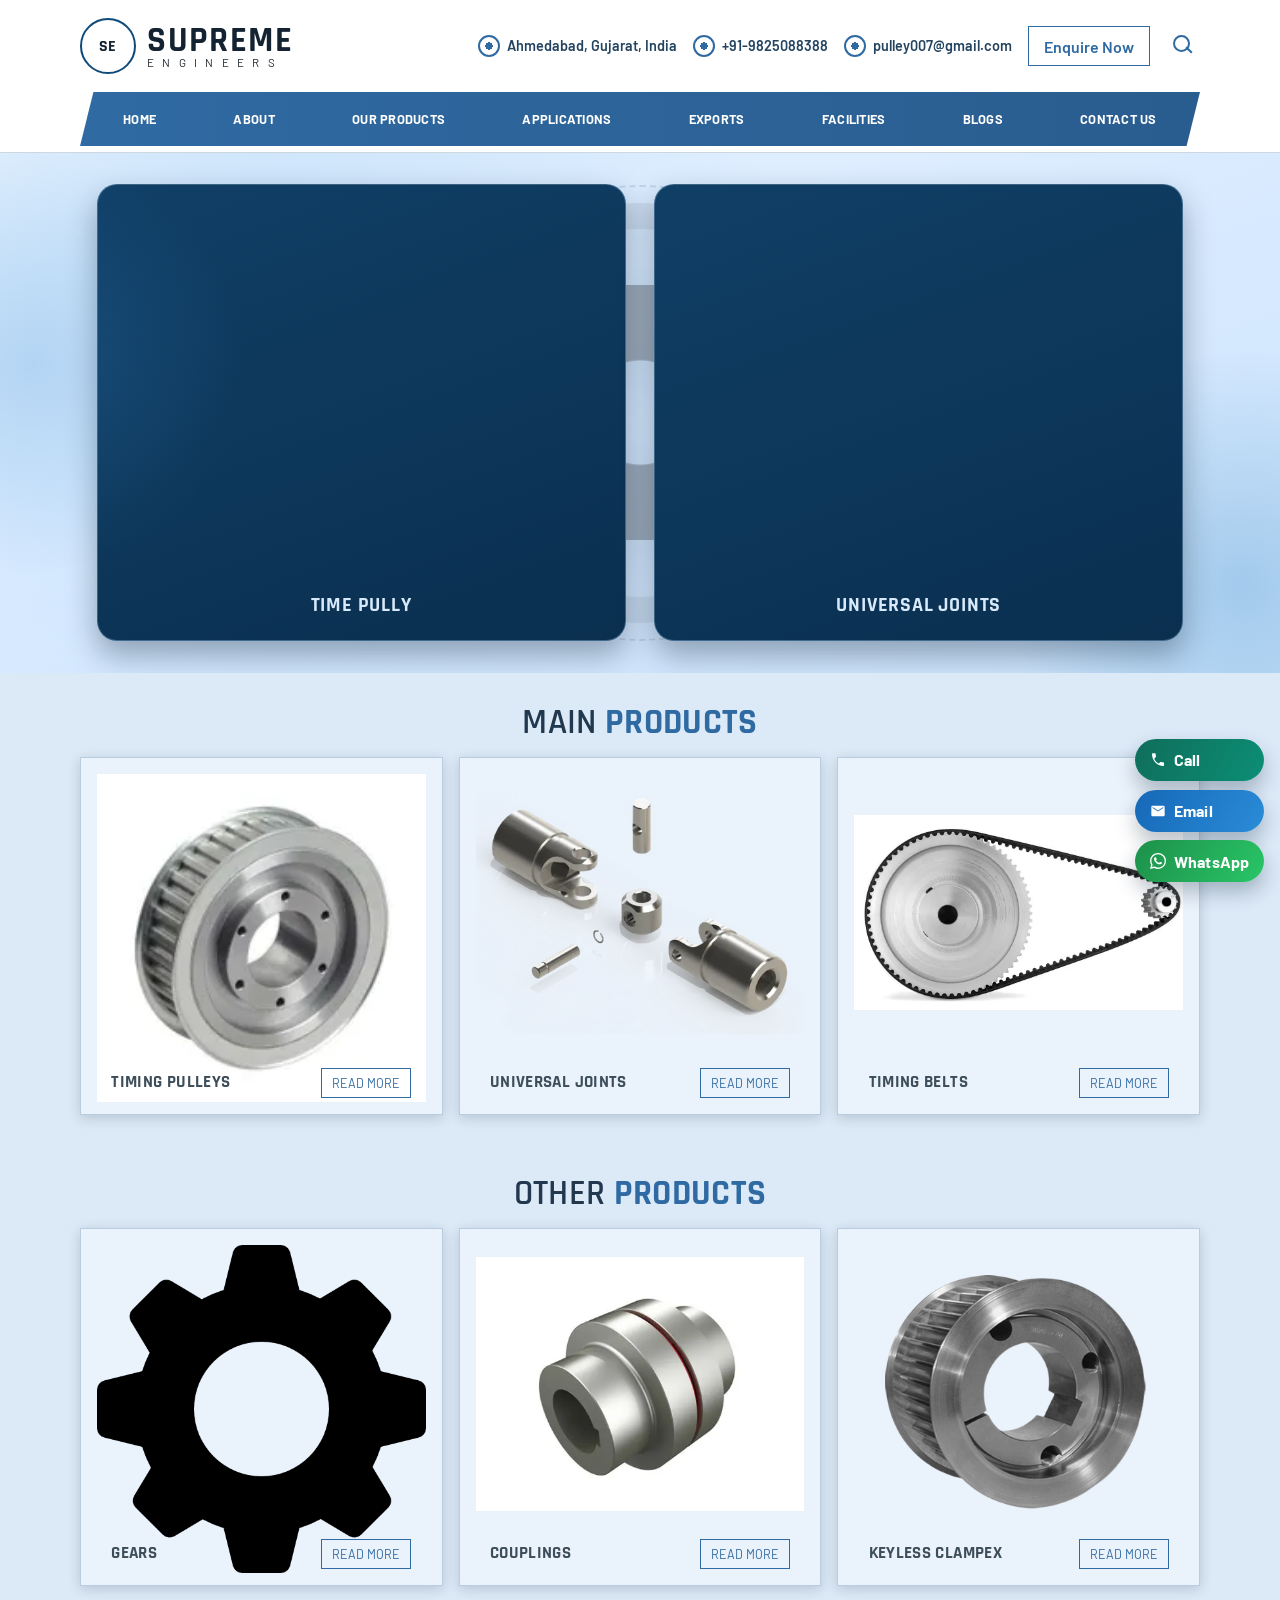
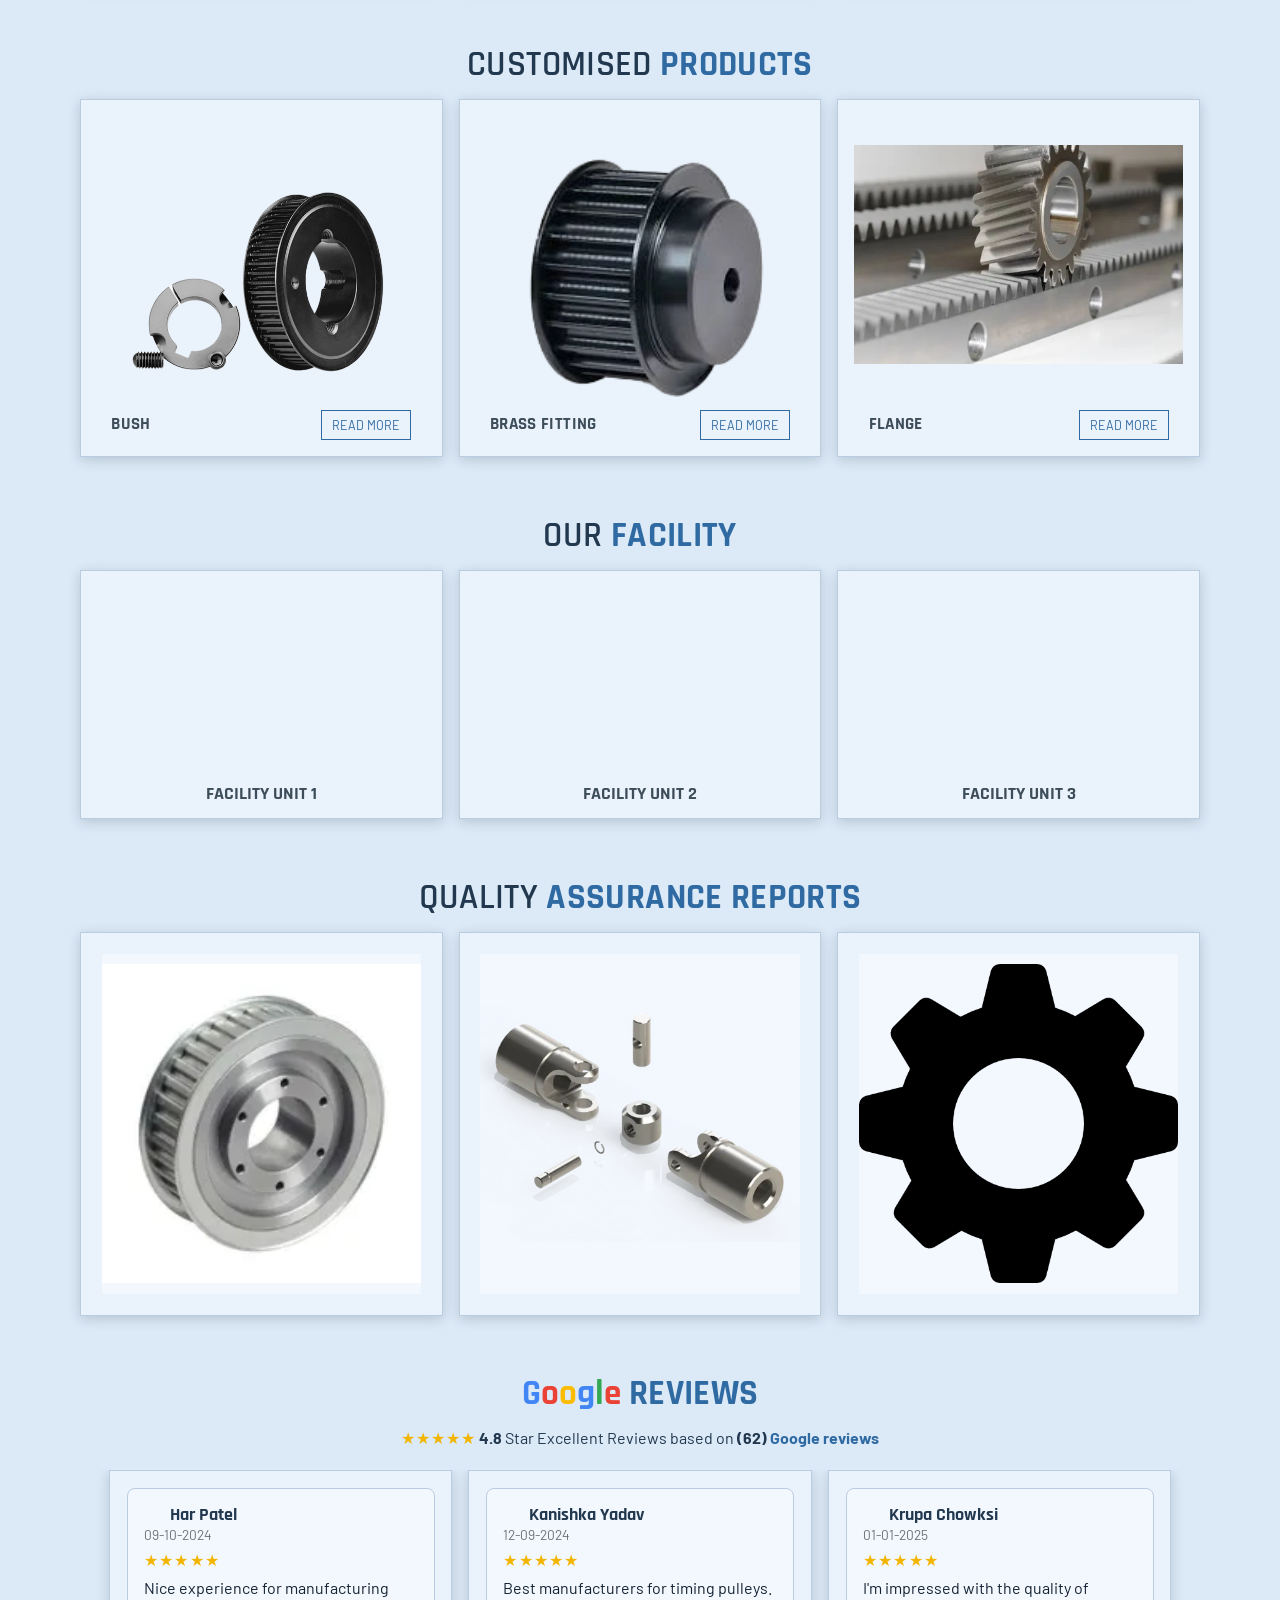
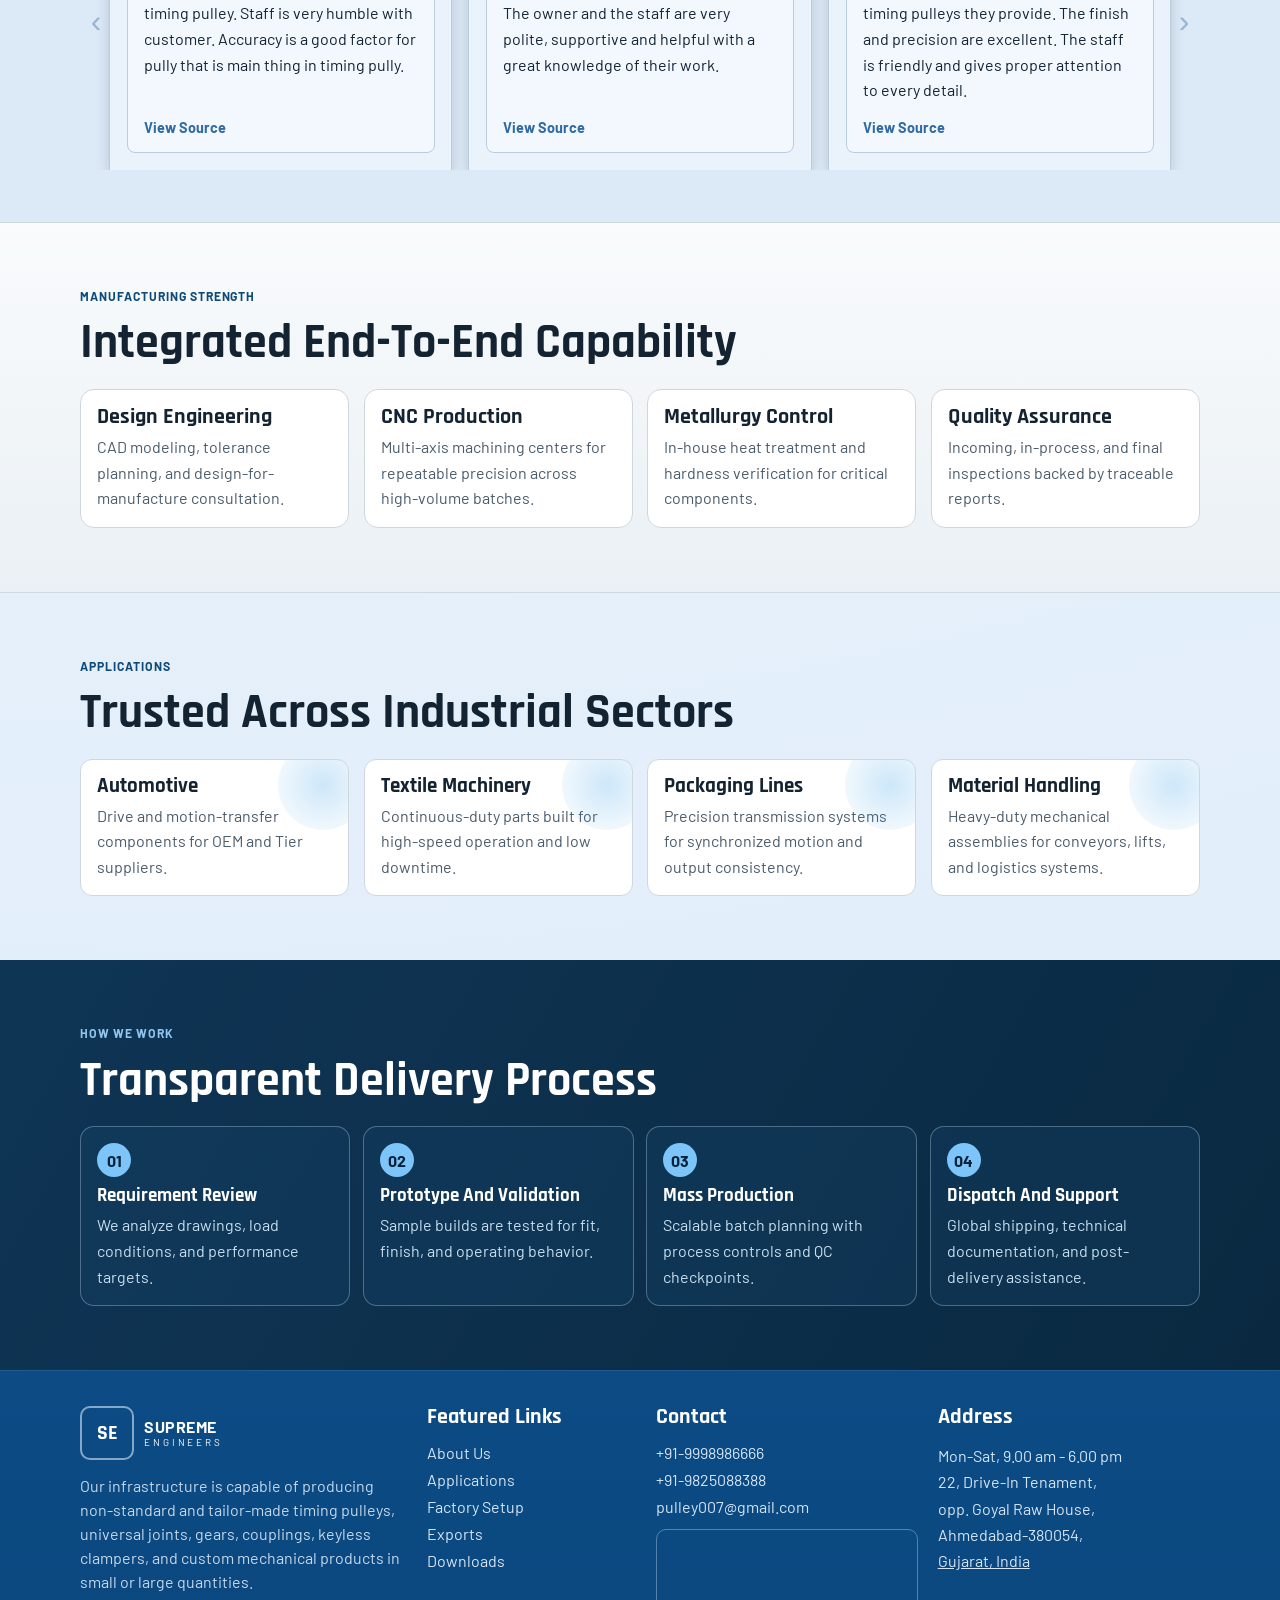
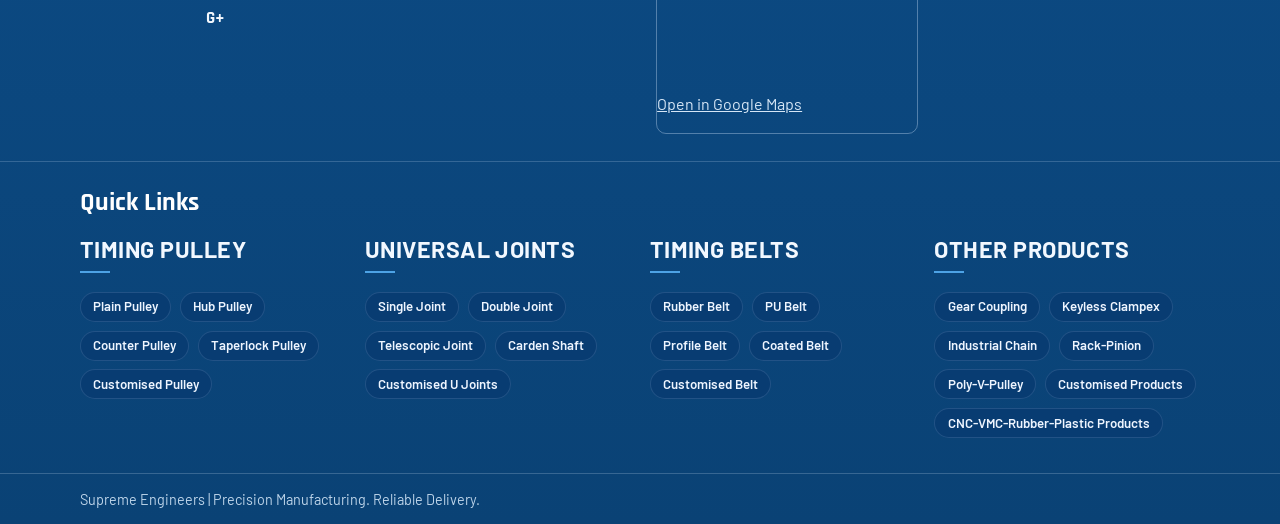
==== commit 22bc1b9d: "main page done" ====
--- a/index.html
+++ b/index.html
@@ -59,46 +59,15 @@
       href="https://fonts.googleapis.com/css2?family=Barlow:wght@400;500;600;700&family=Rajdhani:wght@500;600;700&display=swap"
       rel="stylesheet"
     />
+    <link
+      rel="stylesheet"
+      href="https://cdn.jsdelivr.net/npm/bootstrap-icons@1.11.3/font/bootstrap-icons.min.css"
+    />
     <link rel="stylesheet" href="assets/css/global.css" />
     <link rel="stylesheet" href="assets/css/home.css" />
   </head>
-  <body>
-    <header class="site-header">
-      <div class="container header-top">
-        <a href="index.html" class="brand brand-nav">
-          <span class="brand-mark">SE</span>
-          <span class="brand-text">
-            <strong>SUPREME</strong>
-            <small>ENGINEERS</small>
-          </span>
-        </a>
-
-        <div class="header-meta">
-          <p class="meta-item">Ahmedabad, Gujarat, India</p>
-          <p class="meta-item">+91-9825088388</p>
-          <p class="meta-item">pulley007@gmail.com</p>
-
-          <a href="pages/construction.html" class="enquire-btn">Enquire Now</a>
-          <button class="search-btn" aria-label="Search"></button>
-          <button class="menu-toggle" id="menuToggle" aria-label="Toggle menu">
-            <span></span><span></span><span></span>
-          </button>
-        </div>
-      </div>
-
-      <div class="container nav-shell">
-        <nav class="main-nav" id="mainNav">
-          <a href="index.html">Home</a>
-          <a href="pages/construction.html">About</a>
-          <a href="pages/construction.html">Our Products</a>
-          <a href="pages/construction.html">Applications</a>
-          <a href="pages/construction.html">Exports</a>
-          <a href="pages/construction.html">Facilities</a>
-          <a href="pages/construction.html">Blogs</a>
-          <a href="pages/construction.html">Contact Us</a>
-        </nav>
-      </div>
-    </header>
+  <body class="theme-blue">
+    <div data-include="components/header.html"></div>
 
     <main>
       <h1 style="position:absolute;width:1px;height:1px;padding:0;margin:-1px;overflow:hidden;clip:rect(0, 0, 0, 0);white-space:nowrap;border:0;">
@@ -108,26 +77,28 @@
         <div class="hero-grid container">
           <div class="hero-visual reveal-delay">
             <div class="gear-ring"></div>
-            <img src="assets/images/gear.png" alt="Rotating industrial gear" class="hero-gear-image" />
+            <img src="assets/images/gear.png" alt="Rotating industrial gear" class="hero-gear-image" loading="lazy" />
             <div class="hero-product-blocks">
-              <a href="pages/construction.html" class="hero-product-block">
+              <a href="pages/construction.html" class="hero-product-block" target="_blank" rel="noopener noreferrer">
                 <div class="hero-block-media">
-                  <img src="assets/images/t_pully.webp" alt="Time pulley model 1" class="hero-block-image hero-block-image-a" />
-                  <img src="assets/images/t_pully2.webp" alt="Time pulley model 2" class="hero-block-image hero-block-image-b" />
+                  <img src="assets/images/t_pully.webp" alt="Time pulley model 1" class="hero-block-image hero-block-image-a" loading="lazy" />
+                  <img src="assets/images/t_pully2.webp" alt="Time pulley model 2" class="hero-block-image hero-block-image-b" loading="lazy" />
                 </div>
                 <p>Time Pully</p>
               </a>
-              <a href="pages/construction.html" class="hero-product-block">
+              <a href="pages/construction.html" class="hero-product-block" target="_blank" rel="noopener noreferrer">
                 <div class="hero-block-media">
                   <img
                     src="assets/images/telescopic1.webp"
                     alt="Universal joints model 1"
                     class="hero-block-image hero-block-image-a"
+                    loading="lazy"
                   />
                   <img
                     src="assets/images/telescopic2.webp"
                     alt="Universal joints model 2"
                     class="hero-block-image hero-block-image-b"
+                    loading="lazy"
                   />
                 </div>
                 <p>Universal Joints</p>
@@ -146,106 +117,306 @@
         </div>
       </section>
 
-      <section class="strip strip-dark">
-        <div class="container strip-grid">
-          <p>ISO 9001 Certified Plant</p>
-          <p>CNC + Heat Treatment + Surface Finishing</p>
-          <p>Exporting To 14+ Countries</p>
-        </div>
-      </section>
-
-      <section class="section" id="products">
-        <div class="container">
-          <div class="section-head reveal">
-            <p class="kicker">Main Product Portfolio</p>
-            <h2>Components Engineered For Performance</h2>
-          </div>
-
-          <div class="product-grid">
-            <article class="product-card reveal">
-              <a class="product-link" href="pages/construction.html">
-                <div class="product-art">
-                  <img
-                    src="assets/images/timing-pulley.png"
-                    onerror="this.onerror=null;this.src='assets/images/timing-pulley.png';"
-                    alt="Timing pulley component"
-                    loading="lazy"
-                  />
-                </div>
-                <h3>Timing Pulleys</h3>
-                <p>Precision-machined pulleys for stable speed transmission in demanding conveyor and drive systems.</p>
-              </a>
-            </article>
-            <article class="product-card reveal">
-              <a class="product-link" href="pages/construction.html">
-                <div class="product-art">
-                  <img
-                    src="assets/images/universal joints.png"
-                    onerror="this.onerror=null;this.src='assets/images/universal joints.png';"
-                    alt="Universal joint shaft"
-                    loading="lazy"
-                  />
-                </div>
-                <h3>Universal Joints</h3>
-                <p>High-angle and heavy-load joints with superior torque transfer and vibration control.</p>
-              </a>
-            </article>
-            <article class="product-card reveal">
-              <a class="product-link" href="pages/construction.html">
-                <div class="product-art">
-                  <img
-                    src="assets/images/timing-belt.png"
-                    onerror="this.onerror=null;this.src='assets/images/timing-belt.png';"
-                    alt="Industrial timing belts"
-                    loading="lazy"
-                  />
-                </div>
-                <h3>Timing Belts</h3>
-                <p>Durable belts optimized for precise motion control and long operating cycles.</p>
-              </a>
-            </article>
-            <article class="product-card reveal">
-              <a class="product-link" href="pages/construction.html">
-                <div class="product-art">
-                  <img
-                    src="assets/images/industrial-gear.png"
-                    onerror="this.onerror=null;this.src='assets/images/industrial-gear.png';"
-                    alt="Industrial steel gears"
-                    loading="lazy"
-                  />
-                </div>
-                <h3>Industrial Gears</h3>
-                <p>Spur and helical gears manufactured to strict dimensional tolerances for high-efficiency power flow.</p>
-              </a>
-            </article>
-            <article class="product-card reveal">
-              <a class="product-link" href="pages/construction.html">
-                <div class="product-art">
-                  <img
-                    src="assets/images/coupling.png"
-                    onerror="this.onerror=null;this.src='assets/images/coupling.png';"
-                    alt="Metal shaft coupling"
-                    loading="lazy"
-                  />
-                </div>
-                <h3>Couplings</h3>
-                <p>Flexible and rigid couplings designed for reliable alignment and reduced mechanical stress.</p>
-              </a>
-            </article>
-            <article class="product-card reveal">
-              <a class="product-link" href="pages/construction.html">
-                <div class="product-art">
-                  <img
-                    src="assets/images/rack-pinion.png"
-                    onerror="this.onerror=null;this.src='assets/images/rack-pinion.png';"
-                    alt="Rack and pinion mechanism"
-                    loading="lazy"
-                  />
-                </div>
-                <h3>Rack & Pinion</h3>
-                <p>Smooth linear transfer assemblies for automation, handling systems, and machine tools.</p>
-              </a>
-            </article>
+      <section class="landing-products" id="products">
+        <div class="container">
+          <h2 class="landing-products-head">Main <span>Products</span></h2>
+
+          <div class="landing-products-grid">
+            <article class="landing-product-card elevated-card reveal">
+              <a class="landing-product-link" href="pages/construction.html" target="_blank" rel="noopener noreferrer">
+                <div class="landing-product-art">
+                  <img src="assets/images/timing-pulley.png" alt="Timing pulley component" loading="lazy" />
+                </div>
+                <div class="landing-product-meta">
+                  <h3>Timing Pulleys</h3>
+                  <span>Read More</span>
+                </div>
+              </a>
+            </article>
+
+            <article class="landing-product-card elevated-card reveal">
+              <a class="landing-product-link" href="pages/construction.html" target="_blank" rel="noopener noreferrer">
+                <div class="landing-product-art">
+                  <img src="assets/images/universal joints.png" alt="Universal joint shaft" loading="lazy" />
+                </div>
+                <div class="landing-product-meta">
+                  <h3>Universal Joints</h3>
+                  <span>Read More</span>
+                </div>
+              </a>
+            </article>
+
+            <article class="landing-product-card elevated-card reveal">
+              <a class="landing-product-link" href="pages/construction.html" target="_blank" rel="noopener noreferrer">
+                <div class="landing-product-art">
+                  <img src="assets/images/timing-belt.png" alt="Industrial timing belt" loading="lazy" />
+                </div>
+                <div class="landing-product-meta">
+                  <h3>Timing Belts</h3>
+                  <span>Read More</span>
+                </div>
+              </a>
+            </article>
+          </div>
+        </div>
+      </section>
+
+      <section class="landing-products" id="other-products">
+        <div class="container">
+          <h2 class="landing-products-head">Other <span>Products</span></h2>
+
+          <div class="landing-products-grid">
+            <article class="landing-product-card elevated-card reveal">
+              <a class="landing-product-link" href="pages/construction.html" target="_blank" rel="noopener noreferrer">
+                <div class="landing-product-art">
+                  <img src="assets/images/gear.png" alt="Industrial gears" loading="lazy" />
+                </div>
+                <div class="landing-product-meta">
+                  <h3>Gears</h3>
+                  <span>Read More</span>
+                </div>
+              </a>
+            </article>
+
+            <article class="landing-product-card elevated-card reveal">
+              <a class="landing-product-link" href="pages/construction.html" target="_blank" rel="noopener noreferrer">
+                <div class="landing-product-art">
+                  <img src="assets/images/coupling.png" alt="Industrial couplings" loading="lazy" />
+                </div>
+                <div class="landing-product-meta">
+                  <h3>Couplings</h3>
+                  <span>Read More</span>
+                </div>
+              </a>
+            </article>
+
+            <article class="landing-product-card elevated-card reveal">
+              <a class="landing-product-link" href="pages/construction.html" target="_blank" rel="noopener noreferrer">
+                <div class="landing-product-art">
+                  <img src="assets/images/syncro.webp" alt="Keyless clampex component" loading="lazy" />
+                </div>
+                <div class="landing-product-meta">
+                  <h3>Keyless Clampex</h3>
+                  <span>Read More</span>
+                </div>
+              </a>
+            </article>
+          </div>
+        </div>
+      </section>
+
+      <section class="landing-products" id="customised-products">
+        <div class="container">
+          <h2 class="landing-products-head">Customised <span>Products</span></h2>
+
+          <div class="landing-products-grid">
+            <article class="landing-product-card elevated-card reveal">
+              <a class="landing-product-link" href="pages/construction.html" target="_blank" rel="noopener noreferrer">
+                <div class="landing-product-art">
+                  <img src="assets/images/t_pully2.webp" alt="Custom bush component" loading="lazy" />
+                </div>
+                <div class="landing-product-meta">
+                  <h3>Bush</h3>
+                  <span>Read More</span>
+                </div>
+              </a>
+            </article>
+
+            <article class="landing-product-card elevated-card reveal">
+              <a class="landing-product-link" href="pages/construction.html" target="_blank" rel="noopener noreferrer">
+                <div class="landing-product-art">
+                  <img src="assets/images/htd.webp" alt="Custom brass fitting component" loading="lazy" />
+                </div>
+                <div class="landing-product-meta">
+                  <h3>Brass Fitting</h3>
+                  <span>Read More</span>
+                </div>
+              </a>
+            </article>
+
+            <article class="landing-product-card elevated-card reveal">
+              <a class="landing-product-link" href="pages/construction.html" target="_blank" rel="noopener noreferrer">
+                <div class="landing-product-art">
+                  <img src="assets/images/rack-pinion.png" alt="Custom flange component" loading="lazy" />
+                </div>
+                <div class="landing-product-meta">
+                  <h3>Flange</h3>
+                  <span>Read More</span>
+                </div>
+              </a>
+            </article>
+          </div>
+        </div>
+      </section>
+
+      <section class="facility-section" id="facility">
+        <div class="container">
+          <h2 class="landing-products-head">Our <span>Facility</span></h2>
+
+          <div class="facility-grid">
+            <article class="facility-card elevated-card reveal">
+              <div class="facility-video-wrap">
+                <iframe
+                  src="https://www.youtube.com/embed/M7lc1UVf-VE"
+                  title="Supreme Engineers Facility Video 1"
+                  loading="lazy"
+                  referrerpolicy="strict-origin-when-cross-origin"
+                  allow="accelerometer; autoplay; clipboard-write; encrypted-media; gyroscope; picture-in-picture; web-share"
+                  allowfullscreen
+                ></iframe>
+              </div>
+              <h3>Facility Unit 1</h3>
+            </article>
+
+            <article class="facility-card elevated-card reveal">
+              <div class="facility-video-wrap">
+                <iframe
+                  src="https://www.youtube.com/embed/ScMzIvxBSi4"
+                  title="Supreme Engineers Facility Video 2"
+                  loading="lazy"
+                  referrerpolicy="strict-origin-when-cross-origin"
+                  allow="accelerometer; autoplay; clipboard-write; encrypted-media; gyroscope; picture-in-picture; web-share"
+                  allowfullscreen
+                ></iframe>
+              </div>
+              <h3>Facility Unit 2</h3>
+            </article>
+
+            <article class="facility-card elevated-card reveal">
+              <div class="facility-video-wrap">
+                <iframe
+                  src="https://www.youtube.com/embed/jNQXAC9IVRw"
+                  title="Supreme Engineers Facility Video 3"
+                  loading="lazy"
+                  referrerpolicy="strict-origin-when-cross-origin"
+                  allow="accelerometer; autoplay; clipboard-write; encrypted-media; gyroscope; picture-in-picture; web-share"
+                  allowfullscreen
+                ></iframe>
+              </div>
+              <h3>Facility Unit 3</h3>
+            </article>
+          </div>
+        </div>
+      </section>
+
+      <section class="reports-section" id="quality-reports">
+        <div class="container">
+          <h2 class="landing-products-head">Quality <span>Assurance Reports</span></h2>
+
+          <div class="reports-grid">
+            <article class="report-card elevated-card reveal">
+              <div class="report-art">
+                <img src="assets/images/timing-pulley.png" alt="Quality assurance report sample 1" loading="lazy" />
+              </div>
+            </article>
+
+            <article class="report-card elevated-card reveal">
+              <div class="report-art">
+                <img src="assets/images/universal joints.png" alt="Quality assurance report sample 2" loading="lazy" />
+              </div>
+            </article>
+
+            <article class="report-card elevated-card reveal">
+              <div class="report-art">
+                <img src="assets/images/gear.png" alt="Quality assurance report sample 3" loading="lazy" />
+              </div>
+            </article>
+          </div>
+        </div>
+      </section>
+
+      <section class="reviews-section" id="google-reviews" data-google-place-id="REPLACE_WITH_PLACE_ID">
+        <div class="container">
+          <h2 class="landing-products-head">
+            <span class="google-word" aria-label="Google"
+              ><span>G</span><span>o</span><span>o</span><span>g</span><span>l</span><span>e</span></span
+            >
+            <span>Reviews</span>
+          </h2>
+          <p class="reviews-summary">
+            <span class="reviews-stars">★★★★★</span>
+            <strong>4.8</strong> Star Excellent Reviews based on <strong>(62)</strong>
+            <a
+              href="https://www.google.com/search?q=supreme+engineers+ahmdabad&amp;oq=supreme+engineers+ahmdabad&amp;gs_lcrp=EgZjaHJvbWUyBggAEEUYOTIHCAEQIRiPAjIHCAIQIRiPAtIBCDg5MjRqMGoxqAIAsAIA&amp;sourceid=chrome&amp;ie=UTF-8&amp;sei=pbPLaeWPIf6L4-EPx9q9-Aw&amp;lqi=ChtzdXByZW1lIGVuZ2luZWVycyBhaG1lZGFiYWRIo5LnnvSugIAIWicQABABGAAYARgCIhtzdXByZW1lIGVuZ2luZWVycyBhaG1lZGFiYWSSARxtYWNoaW5lcnlfcGFydHNfbWFudWZhY3R1cmVy#lkt=LocalPoiReviews&amp;rlimm=9092179286794487498"
+              target="_blank"
+              rel="noopener noreferrer"
+              >Google reviews</a
+            >
+          </p>
+
+          <div class="reviews-slider" data-interval="4500">
+            <button class="reviews-arrow reviews-arrow-prev" type="button" aria-label="Previous reviews">&#8249;</button>
+            <div class="reviews-slider-track">
+              <article
+                class="review-slide"
+                data-google-review-source="https://www.google.com/search?q=supreme+engineers+ahmdabad&amp;oq=supreme+engineers+ahmdabad&amp;gs_lcrp=EgZjaHJvbWUyBggAEEUYOTIHCAEQIRiPAjIHCAIQIRiPAtIBCDg5MjRqMGoxqAIAsAIA&amp;sourceid=chrome&amp;ie=UTF-8&amp;sei=pbPLaeWPIf6L4-EPx9q9-Aw&amp;lqi=ChtzdXByZW1lIGVuZ2luZWVycyBhaG1lZGFiYWRIo5LnnvSugIAIWicQABABGAAYARgCIhtzdXByZW1lIGVuZ2luZWVycyBhaG1lZGFiYWSSARxtYWNoaW5lcnlfcGFydHNfbWFudWZhY3R1cmVy#lkt=LocalPoiReviews&amp;rlimm=9092179286794487498"
+              >
+                <div class="review-card elevated-card">
+                  <div class="review-inner">
+                    <h3><img class="review-g-badge" src="https://www.google.com/favicon.ico" alt="" width="16" height="16" loading="lazy" decoding="async" /> Har Patel</h3>
+                    <p class="review-date">09-10-2024</p>
+                    <p class="review-stars" aria-label="5 star review">★★★★★</p>
+                    <p>
+                      Nice experience for manufacturing timing pulley. Staff is very humble with customer. Accuracy is
+                      a good factor for pully that is main thing in timing pully.
+                    </p>
+                    <a
+                      href="https://www.google.com/search?q=supreme+engineers+ahmdabad&amp;oq=supreme+engineers+ahmdabad&amp;gs_lcrp=EgZjaHJvbWUyBggAEEUYOTIHCAEQIRiPAjIHCAIQIRiPAtIBCDg5MjRqMGoxqAIAsAIA&amp;sourceid=chrome&amp;ie=UTF-8&amp;sei=pbPLaeWPIf6L4-EPx9q9-Aw&amp;lqi=ChtzdXByZW1lIGVuZ2luZWVycyBhaG1lZGFiYWRIo5LnnvSugIAIWicQABABGAAYARgCIhtzdXByZW1lIGVuZ2luZWVycyBhaG1lZGFiYWSSARxtYWNoaW5lcnlfcGFydHNfbWFudWZhY3R1cmVy#lkt=LocalPoiReviews&amp;rlimm=9092179286794487498"
+                      target="_blank"
+                      rel="noopener noreferrer"
+                      >View Source</a
+                    >
+                  </div>
+                </div>
+              </article>
+
+              <article
+                class="review-slide"
+                data-google-review-source="https://www.google.com/search?q=supreme+engineers+ahmdabad&amp;oq=supreme+engineers+ahmdabad&amp;gs_lcrp=EgZjaHJvbWUyBggAEEUYOTIHCAEQIRiPAjIHCAIQIRiPAtIBCDg5MjRqMGoxqAIAsAIA&amp;sourceid=chrome&amp;ie=UTF-8&amp;sei=pbPLaeWPIf6L4-EPx9q9-Aw&amp;lqi=ChtzdXByZW1lIGVuZ2luZWVycyBhaG1lZGFiYWRIo5LnnvSugIAIWicQABABGAAYARgCIhtzdXByZW1lIGVuZ2luZWVycyBhaG1lZGFiYWSSARxtYWNoaW5lcnlfcGFydHNfbWFudWZhY3R1cmVy#lkt=LocalPoiReviews&amp;rlimm=9092179286794487498"
+              >
+                <div class="review-card elevated-card">
+                  <div class="review-inner">
+                    <h3><img class="review-g-badge" src="https://www.google.com/favicon.ico" alt="" width="16" height="16" loading="lazy" decoding="async" /> Kanishka Yadav</h3>
+                    <p class="review-date">12-09-2024</p>
+                    <p class="review-stars" aria-label="5 star review">★★★★★</p>
+                    <p>
+                      Best manufacturers for timing pulleys. The owner and the staff are very polite, supportive and
+                      helpful with a great knowledge of their work.
+                    </p>
+                    <a
+                      href="https://www.google.com/search?q=supreme+engineers+ahmdabad&amp;oq=supreme+engineers+ahmdabad&amp;gs_lcrp=EgZjaHJvbWUyBggAEEUYOTIHCAEQIRiPAjIHCAIQIRiPAtIBCDg5MjRqMGoxqAIAsAIA&amp;sourceid=chrome&amp;ie=UTF-8&amp;sei=pbPLaeWPIf6L4-EPx9q9-Aw&amp;lqi=ChtzdXByZW1lIGVuZ2luZWVycyBhaG1lZGFiYWRIo5LnnvSugIAIWicQABABGAAYARgCIhtzdXByZW1lIGVuZ2luZWVycyBhaG1lZGFiYWSSARxtYWNoaW5lcnlfcGFydHNfbWFudWZhY3R1cmVy#lkt=LocalPoiReviews&amp;rlimm=9092179286794487498"
+                      target="_blank"
+                      rel="noopener noreferrer"
+                      >View Source</a
+                    >
+                  </div>
+                </div>
+              </article>
+
+              <article
+                class="review-slide"
+                data-google-review-source="https://www.google.com/search?q=supreme+engineers+ahmdabad&amp;oq=supreme+engineers+ahmdabad&amp;gs_lcrp=EgZjaHJvbWUyBggAEEUYOTIHCAEQIRiPAjIHCAIQIRiPAtIBCDg5MjRqMGoxqAIAsAIA&amp;sourceid=chrome&amp;ie=UTF-8&amp;sei=pbPLaeWPIf6L4-EPx9q9-Aw&amp;lqi=ChtzdXByZW1lIGVuZ2luZWVycyBhaG1lZGFiYWRIo5LnnvSugIAIWicQABABGAAYARgCIhtzdXByZW1lIGVuZ2luZWVycyBhaG1lZGFiYWSSARxtYWNoaW5lcnlfcGFydHNfbWFudWZhY3R1cmVy#lkt=LocalPoiReviews&amp;rlimm=9092179286794487498"
+              >
+                <div class="review-card elevated-card">
+                  <div class="review-inner">
+                    <h3><img class="review-g-badge" src="https://www.google.com/favicon.ico" alt="" width="16" height="16" loading="lazy" decoding="async" /> Krupa Chowksi</h3>
+                    <p class="review-date">01-01-2025</p>
+                    <p class="review-stars" aria-label="5 star review">★★★★★</p>
+                    <p>
+                      I'm impressed with the quality of timing pulleys they provide. The finish and precision are
+                      excellent. The staff is friendly and gives proper attention to every detail.
+                    </p>
+                    <a
+                      href="https://www.google.com/search?q=supreme+engineers+ahmdabad&amp;oq=supreme+engineers+ahmdabad&amp;gs_lcrp=EgZjaHJvbWUyBggAEEUYOTIHCAEQIRiPAjIHCAIQIRiPAtIBCDg5MjRqMGoxqAIAsAIA&amp;sourceid=chrome&amp;ie=UTF-8&amp;sei=pbPLaeWPIf6L4-EPx9q9-Aw&amp;lqi=ChtzdXByZW1lIGVuZ2luZWVycyBhaG1lZGFiYWRIo5LnnvSugIAIWicQABABGAAYARgCIhtzdXByZW1lIGVuZ2luZWVycyBhaG1lZGFiYWSSARxtYWNoaW5lcnlfcGFydHNfbWFudWZhY3R1cmVy#lkt=LocalPoiReviews&amp;rlimm=9092179286794487498"
+                      target="_blank"
+                      rel="noopener noreferrer"
+                      >View Source</a
+                    >
+                  </div>
+                </div>
+              </article>
+            </div>
+            <button class="reviews-arrow reviews-arrow-next" type="button" aria-label="Next reviews">&#8250;</button>
           </div>
         </div>
       </section>
@@ -337,103 +508,36 @@
         </div>
       </section>
 
-      <section class="section cta" id="contact">
-        <div class="container cta-wrap reveal">
-          <div>
-            <p class="kicker">Ready For Client Presentation</p>
-            <h2>Let Us Build Your Custom Manufacturing Proposal</h2>
-            <p>
-              Share your product list, annual volume, and quality benchmarks. Our engineering team will deliver a
-              tailored quotation with lead-time and process details.
-            </p>
-          </div>
-          <form class="quote-form">
-            <label>
-              Company Name
-              <input type="text" placeholder="Your company" />
-            </label>
-            <label>
-              Work Email
-              <input type="email" placeholder="name@company.com" />
-            </label>
-            <label>
-              Requirement Brief
-              <textarea rows="4" placeholder="Product type, quantity, tolerance, timeline"></textarea>
-            </label>
-            <button type="button" class="btn btn-primary">Request Technical Call</button>
-          </form>
-        </div>
-      </section>
     </main>
 
-    <footer class="site-footer">
-      <div class="container footer-grid">
-        <section class="footer-col footer-about">
-          <a href="pages/construction.html" class="footer-brand">
-            <span class="footer-brand-mark">SE</span>
-            <span class="footer-brand-text">
-              <strong>SUPREME</strong>
-              <small>ENGINEERS</small>
-            </span>
-          </a>
-          <p>
-            Our infrastructure is capable of producing non-standard and tailor-made timing pulleys, universal joints,
-            gears, couplings, keyless clampers, and custom mechanical products in small or large quantities.
-          </p>
-          <div class="footer-social">
-            <a href="pages/construction.html" aria-label="Facebook">Fb</a>
-            <a href="pages/construction.html" aria-label="Instagram">Ig</a>
-            <a href="pages/construction.html" aria-label="YouTube">Yt</a>
-            <a href="pages/construction.html" aria-label="WhatsApp">Wa</a>
-            <a href="pages/construction.html" aria-label="LinkedIn">In</a>
-          </div>
-        </section>
-
-        <section class="footer-col">
-          <h3>Featured Links</h3>
-          <ul class="footer-links">
-            <li><a href="pages/construction.html">About Us</a></li>
-            <li><a href="pages/construction.html">Applications</a></li>
-            <li><a href="pages/construction.html">Factory Setup</a></li>
-            <li><a href="pages/construction.html">Exports</a></li>
-            <li><a href="pages/construction.html">Downloads</a></li>
-          </ul>
-        </section>
-
-        <section class="footer-col">
-          <h3>Contact</h3>
-          <ul class="footer-contact">
-            <li><a href="pages/construction.html">+91-9998986666</a></li>
-            <li><a href="pages/construction.html">+91-9825088388</a></li>
-            <li><a href="pages/construction.html">pulley007@gmail.com</a></li>
-          </ul>
-          <div class="footer-map-wrap">
-            <iframe
-              title="Supreme Engineers location"
-              loading="lazy"
-              referrerpolicy="no-referrer-when-downgrade"
-              src="https://www.google.com/maps?q=Supreme+Engineers+Ahmedabad&output=embed"
-            ></iframe>
-          </div>
-        </section>
-
-        <section class="footer-col">
-          <h3>Address</h3>
-          <p class="footer-timing">Mon-Sat, 9.00 am - 6.00 pm</p>
-          <p class="footer-address">
-            22, Drive-In Tenament,<br />
-            opp. Goyal Raw House,<br />
-            Ahmedabad-380054,<br />
-            Gujarat, India
-          </p>
-        </section>
-      </div>
-      <div class="footer-bottom">
-        <div class="container">
-          <p>Supreme Engineers Demo Site | Precision Manufacturing. Reliable Delivery.</p>
-        </div>
-      </div>
-    </footer>
+    <aside class="quick-contact" aria-label="Quick contact actions">
+      <a class="quick-contact-btn quick-contact-call" href="tel:+919825088388" aria-label="Call Supreme Engineers">
+        <svg class="quick-contact-icon" viewBox="0 0 24 24" aria-hidden="true" focusable="false">
+          <path d="M6.62 10.79a15.05 15.05 0 0 0 6.59 6.59l2.2-2.2c.27-.27.67-.36 1.02-.24 1.12.37 2.33.57 3.57.57.55 0 1 .45 1 1V20c0 .55-.45 1-1 1C10.85 21 3 13.15 3 3c0-.55.45-1 1-1h3.49c.55 0 1 .45 1 1 0 1.24.2 2.45.57 3.57.11.35.03.74-.25 1.02l-2.19 2.2z" />
+        </svg>
+        <span aria-hidden="true">Call</span>
+      </a>
+      <a class="quick-contact-btn quick-contact-email" href="mailto:pulley007@gmail.com" aria-label="Email Supreme Engineers">
+        <svg class="quick-contact-icon" viewBox="0 0 24 24" aria-hidden="true" focusable="false">
+          <path d="M20 4H4a2 2 0 0 0-2 2v12a2 2 0 0 0 2 2h16a2 2 0 0 0 2-2V6a2 2 0 0 0-2-2zm0 3.6L12 12.7 4 7.6V6l8 5.1L20 6v1.6z" />
+        </svg>
+        <span aria-hidden="true">Email</span>
+      </a>
+      <a
+        class="quick-contact-btn quick-contact-whatsapp"
+        href="https://wa.me/919825088388"
+        target="_blank"
+        rel="noopener noreferrer"
+        aria-label="Chat on WhatsApp"
+      >
+        <svg class="quick-contact-icon" viewBox="0 0 24 24" aria-hidden="true" focusable="false">
+          <path d="M20.52 3.48A11.83 11.83 0 0 0 12.06 0C5.49 0 .14 5.34.14 11.92c0 2.1.55 4.16 1.58 5.97L0 24l6.27-1.65a11.88 11.88 0 0 0 5.79 1.48h.01c6.57 0 11.92-5.35 11.92-11.92 0-3.18-1.24-6.17-3.47-8.43zM12.06 21.8a9.9 9.9 0 0 1-5.05-1.39l-.36-.22-3.72.98.99-3.63-.23-.37a9.87 9.87 0 0 1-1.53-5.26c0-5.48 4.46-9.95 9.94-9.95a9.88 9.88 0 0 1 9.94 9.95c0 5.48-4.46 9.94-9.94 9.94zm5.45-7.42c-.3-.15-1.75-.86-2.02-.96-.27-.1-.47-.15-.67.15s-.77.96-.95 1.16c-.17.2-.35.22-.65.08-.3-.15-1.27-.47-2.42-1.5a9.04 9.04 0 0 1-1.67-2.08c-.17-.3-.02-.46.13-.61.14-.14.3-.35.45-.52.15-.17.2-.3.3-.5.1-.2.05-.38-.02-.53-.07-.15-.67-1.6-.92-2.2-.24-.58-.49-.5-.67-.5h-.57c-.2 0-.53.07-.8.38-.27.3-1.04 1.02-1.04 2.5 0 1.47 1.07 2.9 1.22 3.1.15.2 2.1 3.2 5.1 4.48 3 .13 3-.02 3.54-.08.54-.06 1.75-.71 2-1.4.25-.68.25-1.27.17-1.4-.07-.11-.27-.18-.57-.33z" />
+        </svg>
+        <span aria-hidden="true">WhatsApp</span>
+      </a>
+    </aside>
+
+    <div data-include="components/footer.html"></div>
 
     <script src="assets/js/script.js"></script>
   </body>
--- a/assets/css/global.css
+++ b/assets/css/global.css
@@ -1,6 +1,7 @@
 /* Shared base styles for all pages. Keep page-specific visuals in dedicated files. */
 
-:root {
+:root,
+.theme-blue {
   --bg: #edf4fb;
   --surface: #ffffff;
   --surface-alt: #e9eef2;
@@ -11,6 +12,25 @@
   --accent: #3ea2e8;
   --line: #cfd7de;
   --shadow: 0 16px 40px rgba(12, 38, 59, 0.12);
+  --card-shadow: 0 3px 12px rgba(16, 31, 44, 0.18);
+  --card-shadow-hover: 0 14px 28px rgba(10, 29, 44, 0.24);
+  --theme-bg-start: #ffffff;
+  --theme-bg-mid: #eaf3fc;
+  --theme-bg-end: #dceaf8;
+  --theme-title: #21384f;
+  --theme-subtext: #3d4e5a;
+  --theme-section: #dce9f7;
+  --theme-panel: #eaf2fb;
+  --theme-panel-2: #f3f8ff;
+  --theme-line-soft: #b9cce0;
+  --theme-link: #2f6aa2;
+  --theme-link-strong: #1f5688;
+  --theme-nav-start: #2f6aa2;
+  --theme-nav-end: #2a5d8f;
+  --theme-footer-start: #0c4b85;
+  --theme-footer-end: #0a4275;
+  --theme-footer-text: #d6e6f6;
+  --theme-footer-muted: #c4d8eb;
 }
 
 * {
@@ -25,7 +45,7 @@
   margin: 0;
   font-family: "Barlow", sans-serif;
   color: var(--ink);
-  background: radial-gradient(circle at 15% 10%, #ffffff 0%, #eaf3fc 45%, #dceaf8 100%);
+  background: radial-gradient(circle at 15% 10%, var(--theme-bg-start) 0%, var(--theme-bg-mid) 45%, var(--theme-bg-end) 100%);
 }
 
 img {
@@ -89,3 +109,34 @@
   border: 1px solid var(--brand);
   background: transparent;
 }
+
+/* Reusable card elevation for current and future content boxes. */
+.elevated-card {
+  box-shadow: var(--card-shadow);
+  transition: transform 0.28s ease, box-shadow 0.28s ease;
+}
+
+.elevated-card:hover {
+  transform: translateY(-6px);
+  box-shadow: var(--card-shadow-hover);
+}
+
+.elevated-card.reveal.show:hover,
+.elevated-card.reveal-delay.show:hover {
+  transform: translateY(-6px);
+}
+
+@media (prefers-reduced-motion: reduce) {
+  .elevated-card {
+    transition: none;
+  }
+
+  .elevated-card:hover {
+    transform: none;
+  }
+
+  .elevated-card.reveal.show:hover,
+  .elevated-card.reveal-delay.show:hover {
+    transform: none;
+  }
+}
--- a/assets/css/home.css
+++ b/assets/css/home.css
@@ -175,19 +175,31 @@
   align-items: center;
   justify-content: space-between;
   gap: 0.25rem;
-  background: linear-gradient(90deg, #2f6aa2 0%, #2d6296 100%);
+  background: linear-gradient(90deg, var(--theme-nav-start) 0%, var(--theme-nav-end) 100%);
   clip-path: polygon(1.2% 0, 100% 0, 98.8% 100%, 0 100%);
   min-height: 54px;
   padding: 0 2rem;
 }
 
 .main-nav a {
+  display: inline-flex;
+  align-items: center;
+  justify-content: center;
   text-decoration: none;
   color: #ffffff;
   font-weight: 700;
   font-size: 0.8rem;
   letter-spacing: 0.02em;
   text-transform: uppercase;
+  border-radius: 8px;
+  padding: 0.45rem 0.7rem;
+  transition: transform 0.35s ease, box-shadow 0.35s ease, border-color 0.35s ease;
+}
+
+.main-nav a:hover,
+.main-nav a:focus-visible {
+  transform: translateY(-8px);
+  box-shadow: 0 20px 35px rgba(10, 40, 64, 0.2);
 }
 
 .menu-toggle {
@@ -559,6 +571,311 @@
   letter-spacing: 0.03em;
 }
 
+.landing-products {
+  background: var(--theme-section);
+  padding: 2rem 0 3.2rem;
+}
+
+.landing-products + .landing-products {
+  padding-top: 0.6rem;
+}
+
+.landing-products-head {
+  margin: 0 0 1rem;
+  text-align: center;
+  font-size: clamp(1.5rem, 3.2vw, 2.2rem);
+  font-weight: 600;
+  text-transform: uppercase;
+  color: var(--theme-title);
+  letter-spacing: 0.01em;
+}
+
+.landing-products-head span {
+  color: var(--theme-link);
+  font-weight: 700;
+}
+
+.landing-products-grid {
+  display: grid;
+  grid-template-columns: repeat(3, minmax(0, 1fr));
+  gap: 1rem;
+}
+
+.landing-product-card {
+  background: var(--theme-panel);
+  border: 1px solid var(--theme-line-soft);
+}
+
+.landing-product-link {
+  display: block;
+  text-decoration: none;
+  color: inherit;
+}
+
+.landing-product-art {
+  height: 310px;
+  padding: 1rem;
+  display: grid;
+  place-items: center;
+}
+
+.landing-product-art img {
+  width: 100%;
+  height: 100%;
+  object-fit: contain;
+}
+
+.landing-product-meta {
+  display: flex;
+  align-items: center;
+  justify-content: space-between;
+  gap: 0.8rem;
+  padding: 0 1.9rem 1rem;
+}
+
+.landing-product-meta h3 {
+  margin: 0;
+  color: var(--theme-subtext);
+  font-size: 1.08rem;
+  letter-spacing: 0.02em;
+  text-transform: uppercase;
+}
+
+.landing-product-meta span {
+  border: 1px solid var(--theme-link);
+  color: var(--theme-link);
+  text-transform: uppercase;
+  font-size: 0.78rem;
+  padding: 0.5rem 0.62rem;
+  line-height: 1;
+  white-space: nowrap;
+}
+
+.facility-section {
+  background: var(--theme-section);
+  padding: 0.6rem 0 3.2rem;
+}
+
+.facility-grid {
+  display: grid;
+  grid-template-columns: repeat(3, minmax(0, 1fr));
+  gap: 1rem;
+}
+
+.facility-card {
+  background: var(--theme-panel);
+  border: 1px solid var(--theme-line-soft);
+}
+
+.facility-video-wrap {
+  background: var(--theme-panel);
+  overflow: hidden;
+}
+
+.facility-video-wrap iframe {
+  display: block;
+  width: 100%;
+  aspect-ratio: 16 / 9;
+  border: 0;
+}
+
+.facility-card h3 {
+  margin: 0;
+  padding: 0.75rem 0.8rem 0.9rem;
+  text-align: center;
+  text-transform: uppercase;
+  color: var(--theme-subtext);
+  font-size: 1.1rem;
+}
+
+.reports-section {
+  background: var(--theme-section);
+  padding: 0.6rem 0 3.2rem;
+}
+
+.reports-grid {
+  display: grid;
+  grid-template-columns: repeat(3, minmax(0, 1fr));
+  gap: 1rem;
+}
+
+.report-card {
+  background: var(--theme-panel);
+  border: 1px solid var(--theme-line-soft);
+  padding: 1.3rem;
+}
+
+.report-art {
+  background: var(--theme-panel-2);
+  min-height: 340px;
+  display: grid;
+  place-items: center;
+  overflow: hidden;
+}
+
+.report-art img {
+  width: 100%;
+  height: 100%;
+  object-fit: contain;
+}
+
+.reviews-section {
+  background: var(--theme-section);
+  padding: 0.6rem 0 3.2rem;
+}
+
+.reviews-section .container {
+  position: relative;
+}
+
+.google-word {
+  text-transform: none;
+  letter-spacing: 0;
+}
+
+.google-word span:nth-child(1),
+.google-word span:nth-child(4) {
+  color: #4285f4;
+}
+
+.google-word span:nth-child(2),
+.google-word span:nth-child(6) {
+  color: #ea4335;
+}
+
+.google-word span:nth-child(3) {
+  color: #fbbc05;
+}
+
+.google-word span:nth-child(5) {
+  color: #34a853;
+}
+
+.reviews-summary {
+  text-align: center;
+  margin: -0.2rem 0 1.2rem;
+  color: var(--theme-title);
+}
+
+.reviews-stars {
+  color: #f2b500;
+  letter-spacing: 0.06em;
+}
+
+.reviews-summary a {
+  color: var(--theme-link);
+  text-decoration: none;
+  font-weight: 700;
+}
+
+.reviews-slider {
+  --reviews-visible: 3;
+  --reviews-gap: 1rem;
+  overflow: hidden;
+  max-width: 1120px;
+  margin: 0 auto;
+  position: relative;
+  padding: 0 1.8rem;
+}
+
+.reviews-slider-track {
+  display: flex;
+  align-items: stretch;
+  gap: var(--reviews-gap);
+  transition: transform 0.65s ease;
+  will-change: transform;
+}
+
+.review-slide {
+  flex: 0 0 calc((100% - (var(--reviews-visible) - 1) * var(--reviews-gap)) / var(--reviews-visible));
+  display: flex;
+}
+
+.review-card {
+  width: 100%;
+  display: flex;
+  background: var(--theme-panel);
+  border: 1px solid var(--theme-line-soft);
+  padding: 1.05rem;
+}
+
+.review-inner {
+  width: 100%;
+  display: flex;
+  flex-direction: column;
+  background: var(--theme-panel-2);
+  border: 1px solid var(--theme-line-soft);
+  border-radius: 8px;
+  padding: 1rem;
+  min-height: 200px;
+}
+
+.review-inner h3 {
+  margin: 0;
+  color: var(--theme-title);
+  font-size: 1.15rem;
+}
+
+.review-g-badge {
+  width: 1rem;
+  height: 1rem;
+  margin-right: 0.38rem;
+  vertical-align: -0.08em;
+}
+
+.review-date {
+  margin: 0.25rem 0 0.35rem;
+  color: #6c7479;
+  font-size: 0.86rem;
+}
+
+.review-stars {
+  margin: 0.1rem 0 0.45rem;
+  color: #f2b500;
+  letter-spacing: 0.08em;
+  line-height: 1;
+}
+
+.review-inner p {
+  margin-top: 0;
+}
+
+.review-inner a {
+  margin-top: auto;
+  color: var(--theme-link);
+  text-decoration: none;
+  font-weight: 700;
+  font-size: 0.9rem;
+}
+
+.reviews-arrow {
+  position: absolute;
+  top: 50%;
+  transform: translateY(-50%);
+  width: 32px;
+  height: 32px;
+  border: 0;
+  background: transparent;
+  color: var(--theme-link-strong);
+  font-size: 2rem;
+  line-height: 1;
+  cursor: pointer;
+  z-index: 2;
+}
+
+.reviews-arrow-prev {
+  left: 0;
+}
+
+.reviews-arrow-next {
+  right: 0;
+}
+
+.reviews-arrow:disabled {
+  opacity: 0.35;
+  cursor: default;
+}
+
 .section {
   padding: 4rem 0;
 }
@@ -845,8 +1162,8 @@
 
 .site-footer {
   border-top: 1px solid #1f5c90;
-  background: linear-gradient(180deg, #0c4b85 0%, #0a4275 100%);
-  color: #d6e6f6;
+  background: linear-gradient(180deg, var(--theme-footer-start) 0%, var(--theme-footer-end) 100%);
+  color: var(--theme-footer-text);
 }
 
 .footer-grid {
@@ -900,33 +1217,42 @@
 
 .footer-about p {
   margin: 0 0 1rem;
-  color: #c4d8eb;
+  color: var(--theme-footer-muted);
   line-height: 1.5;
   max-width: 38ch;
 }
 
 .footer-social {
   display: flex;
-  gap: 0.45rem;
+  align-items: center;
+  gap: 0.9rem;
 }
 
 .footer-social a {
-  width: 32px;
-  height: 32px;
-  border-radius: 50%;
-  border: 1px solid rgba(206, 224, 242, 0.42);
   text-decoration: none;
-  color: #e7f0fa;
-  display: grid;
-  place-items: center;
-  font-size: 0.75rem;
+  color: #f3f8fe;
+  display: inline-flex;
+  align-items: center;
+  justify-content: center;
+  line-height: 1;
+  transition: opacity 0.25s ease, transform 0.25s ease;
+}
+
+.footer-social a:hover {
+  opacity: 0.78;
+  transform: translateY(-1px);
+}
+
+.footer-social img {
+  width: 17px;
+  height: 17px;
+  display: block;
+}
+
+.footer-social .social-gplus {
+  font-family: "Rajdhani", sans-serif;
+  font-size: 1.08rem;
   font-weight: 700;
-  transition: background 0.25s ease, transform 0.25s ease;
-}
-
-.footer-social a:hover {
-  background: rgba(230, 240, 249, 0.14);
-  transform: translateY(-2px);
 }
 
 .footer-links,
@@ -968,6 +1294,68 @@
   margin: 0;
   color: #d4e5f5;
   line-height: 1.65;
+}
+
+.footer-quick-links {
+  border-top: 1px solid rgba(171, 198, 223, 0.26);
+  padding: 1.7rem 0 2.2rem;
+}
+
+.footer-quick-links h3 {
+  margin: 0 0 1.2rem;
+  color: #ffffff;
+  font-size: clamp(1.65rem, 2vw, 2rem);
+}
+
+.footer-quick-grid {
+  display: grid;
+  grid-template-columns: repeat(4, minmax(0, 1fr));
+  gap: 1.2rem;
+}
+
+.footer-quick-col h4 {
+  margin: 0;
+  color: #f2f8ff;
+  font-size: 1.45rem;
+  letter-spacing: 0.02em;
+}
+
+.footer-quick-col h4::after {
+  content: "";
+  display: block;
+  width: 30px;
+  height: 2px;
+  margin-top: 0.5rem;
+  background: #4da3e6;
+}
+
+.footer-quick-tags {
+  margin-top: 1.15rem;
+  display: flex;
+  flex-wrap: wrap;
+  gap: 0.55rem;
+}
+
+.footer-quick-tags a {
+  display: inline-flex;
+  align-items: center;
+  min-height: 30px;
+  padding: 0.34rem 0.76rem;
+  border-radius: 999px;
+  text-decoration: none;
+  color: #eef5ff;
+  background: #083c72;
+  border: 1px solid rgba(166, 201, 235, 0.16);
+  font-weight: 600;
+  font-size: 0.83rem;
+  line-height: 1;
+  transition: transform 0.2s ease, background 0.2s ease, border-color 0.2s ease;
+}
+
+.footer-quick-tags a:hover {
+  transform: translateY(-1px);
+  background: #0d4b88;
+  border-color: rgba(176, 208, 238, 0.4);
 }
 
 .footer-bottom {
@@ -998,6 +1386,61 @@
 .reveal-delay.show {
   opacity: 1;
   transform: translateY(0);
+}
+
+.quick-contact {
+  position: fixed;
+  right: 1rem;
+  bottom: 1.1rem;
+  z-index: 42;
+  display: grid;
+  gap: 0.55rem;
+}
+
+.quick-contact-btn {
+  min-width: 124px;
+  min-height: 42px;
+  padding: 0.58rem 0.92rem;
+  border-radius: 999px;
+  display: inline-flex;
+  align-items: center;
+  justify-content: flex-start;
+  gap: 0.5rem;
+  text-decoration: none;
+  color: #ffffff;
+  font-weight: 700;
+  letter-spacing: 0.01em;
+  box-shadow: 0 10px 20px rgba(12, 36, 57, 0.28);
+  transition: transform 0.2s ease, box-shadow 0.2s ease, filter 0.2s ease;
+}
+
+.quick-contact-icon {
+  width: 16px;
+  height: 16px;
+  flex: 0 0 16px;
+  display: inline-flex;
+  align-items: center;
+  justify-content: center;
+  fill: currentColor;
+}
+
+.quick-contact-btn:hover,
+.quick-contact-btn:focus-visible {
+  transform: translateY(-2px);
+  box-shadow: 0 14px 26px rgba(12, 36, 57, 0.32);
+  filter: brightness(1.05);
+}
+
+.quick-contact-call {
+  background: linear-gradient(120deg, #0f6d5b, #0c8f75);
+}
+
+.quick-contact-email {
+  background: linear-gradient(120deg, #1668b7, #2a8cd8);
+}
+
+.quick-contact-whatsapp {
+  background: linear-gradient(120deg, #1d904a, #29c567);
 }
 
 @keyframes spin {
@@ -1148,6 +1591,7 @@
 
   .main-nav a {
     font-size: 0.74rem;
+    padding: 0.42rem 0.6rem;
   }
 
   .cta-wrap {
@@ -1187,14 +1631,21 @@
     padding: 1.3rem 1.2rem 1.1rem;
   }
 
+  .landing-products-grid,
   .product-grid {
     grid-template-columns: repeat(2, minmax(0, 1fr));
   }
 
+  .facility-grid,
+  .reports-grid,
   .capabilities-grid,
   .industries-grid,
   .timeline {
     grid-template-columns: repeat(2, minmax(0, 1fr));
+  }
+
+  .reviews-slider {
+    --reviews-visible: 2;
   }
 }
 
@@ -1265,17 +1716,56 @@
   .main-nav a {
     padding: 0.55rem 0.2rem;
     font-size: 0.82rem;
+    border-radius: 6px;
   }
 
   .hero-stats,
   .strip-grid,
+  .landing-products-grid,
   .product-grid,
+  .facility-grid,
+  .reports-grid,
   .capabilities-grid,
   .industries-grid,
   .timeline {
     grid-template-columns: 1fr;
   }
 
+  .landing-product-art {
+    height: 250px;
+  }
+
+  .landing-product-meta {
+    padding: 0 1rem 1rem;
+  }
+
+  .facility-section {
+    padding: 0.5rem 0 2.2rem;
+  }
+
+  .reports-section {
+    padding: 0.5rem 0 2.2rem;
+  }
+
+  .reviews-section {
+    padding: 0.5rem 0 2.2rem;
+  }
+
+  .reviews-slider {
+    --reviews-visible: 1;
+    padding: 0 1.2rem;
+  }
+
+  .reviews-arrow {
+    width: 24px;
+    height: 24px;
+    font-size: 1.7rem;
+  }
+
+  .report-art {
+    min-height: 270px;
+  }
+
   .hero-visual {
     min-height: 420px;
   }
@@ -1283,6 +1773,19 @@
   .footer-grid {
     grid-template-columns: 1fr;
     padding: 1.7rem 0 1.2rem;
+  }
+
+  .footer-quick-links {
+    padding: 1.2rem 0 1.55rem;
+  }
+
+  .footer-quick-grid {
+    grid-template-columns: 1fr;
+    gap: 1rem;
+  }
+
+  .footer-quick-col h4 {
+    font-size: 1.2rem;
   }
 
   .footer-about p {
@@ -1307,4 +1810,16 @@
   .hero-block-media {
     height: 300px;
   }
-}
+
+  .quick-contact {
+    right: 0.7rem;
+    bottom: 0.8rem;
+  }
+
+  .quick-contact-btn {
+    min-width: 110px;
+    min-height: 38px;
+    font-size: 0.85rem;
+    padding: 0.52rem 0.78rem;
+  }
+}
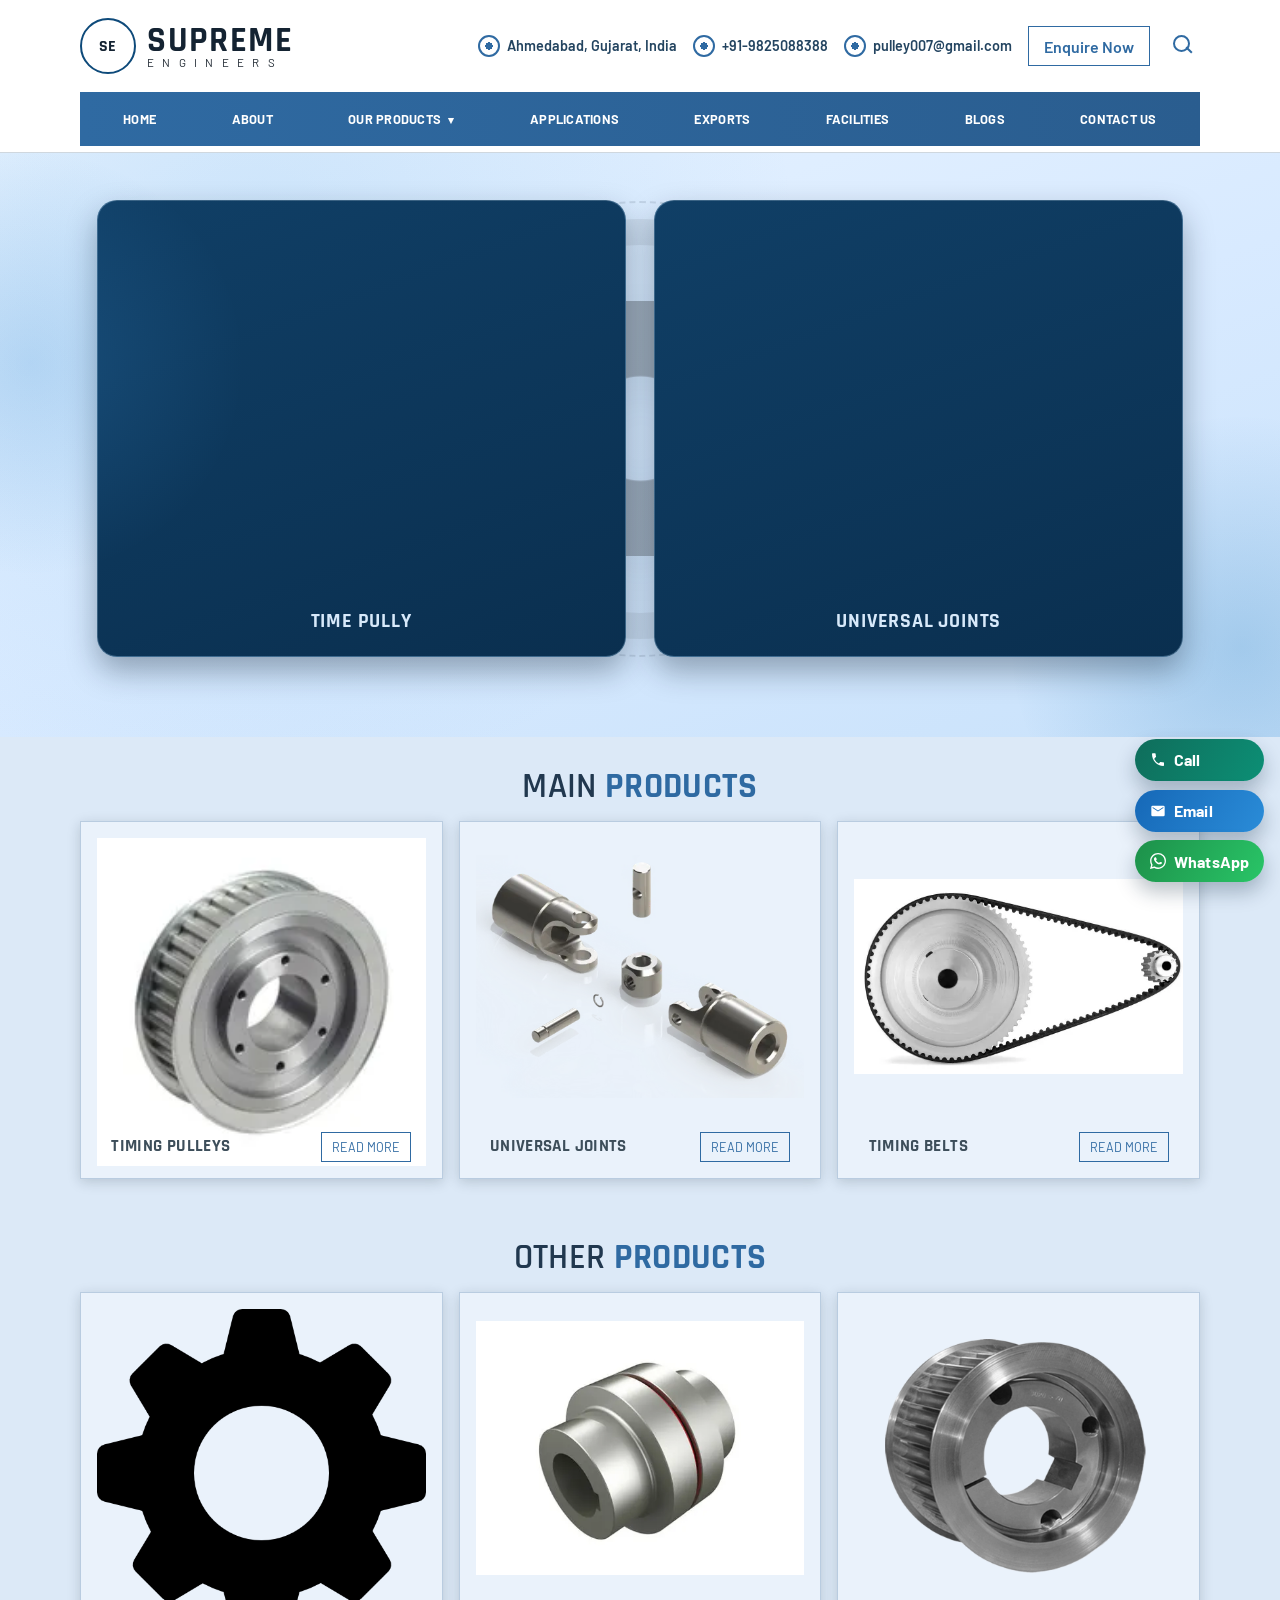
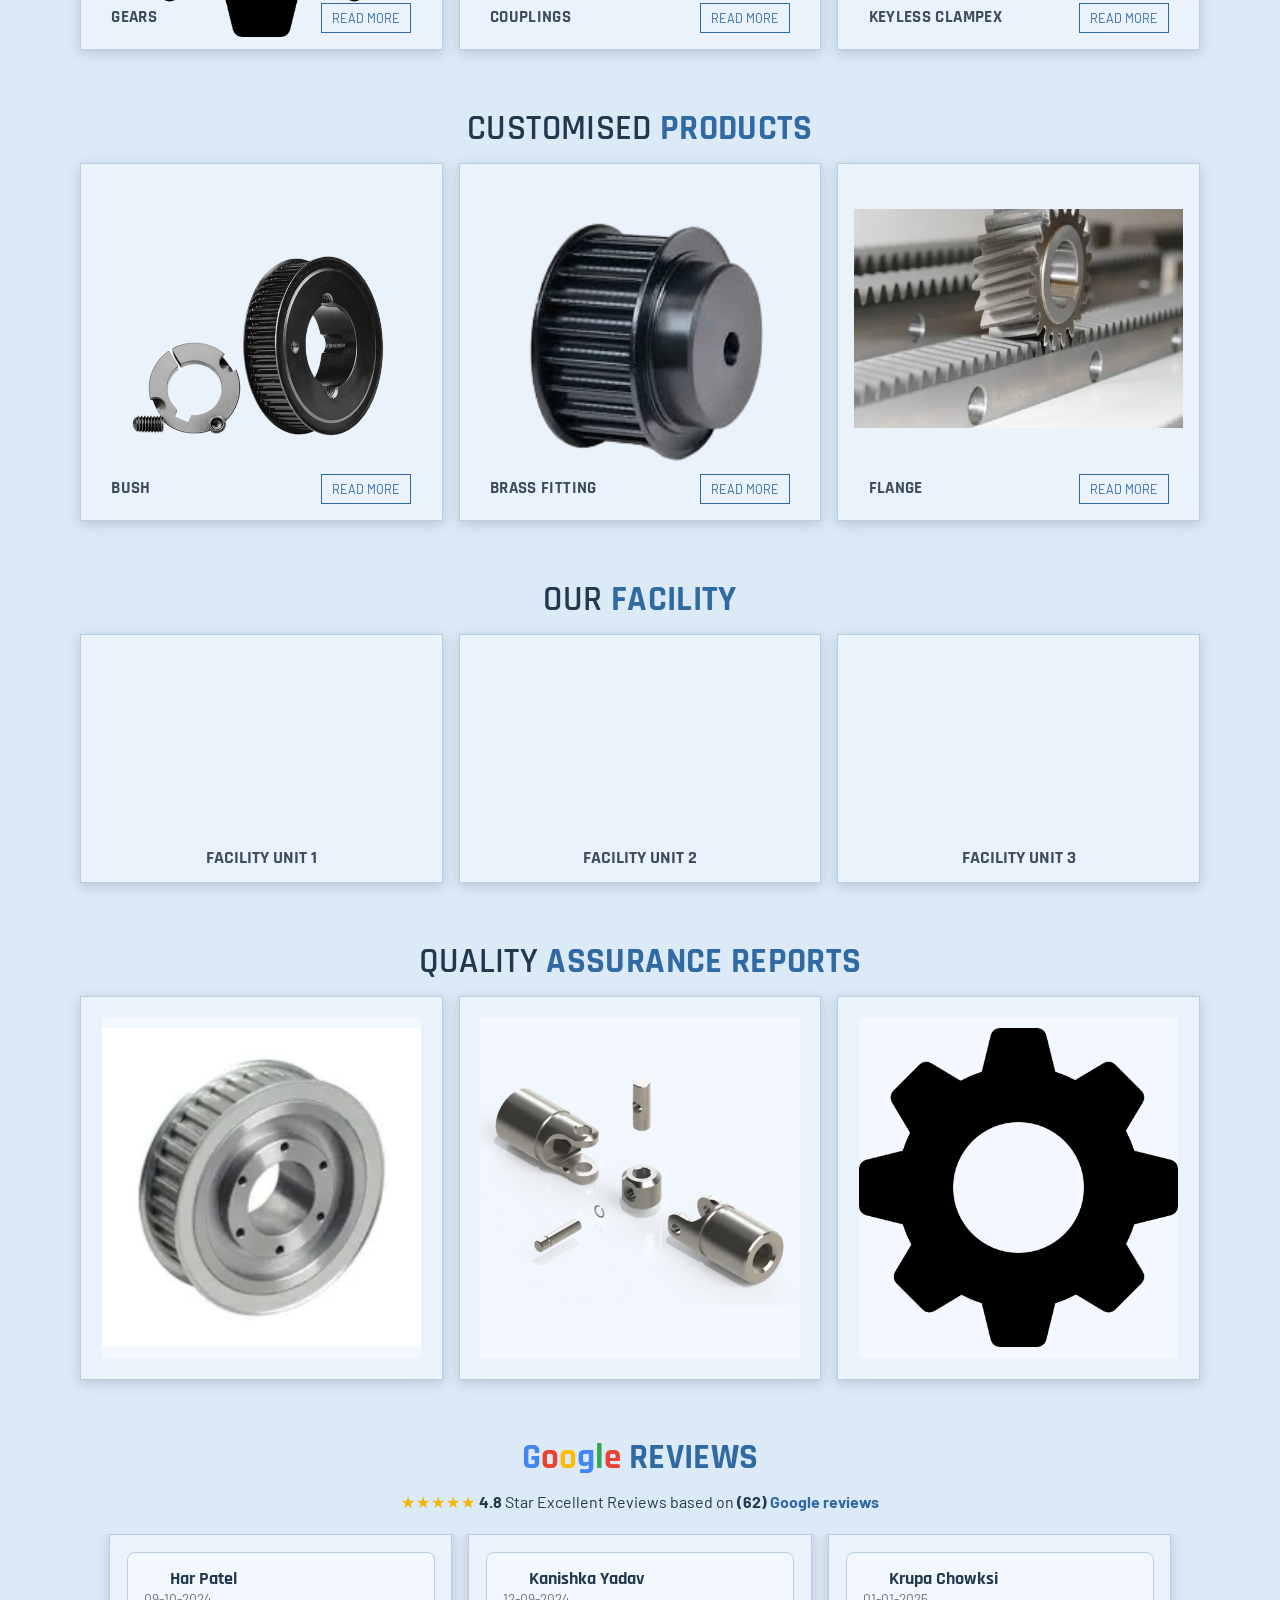
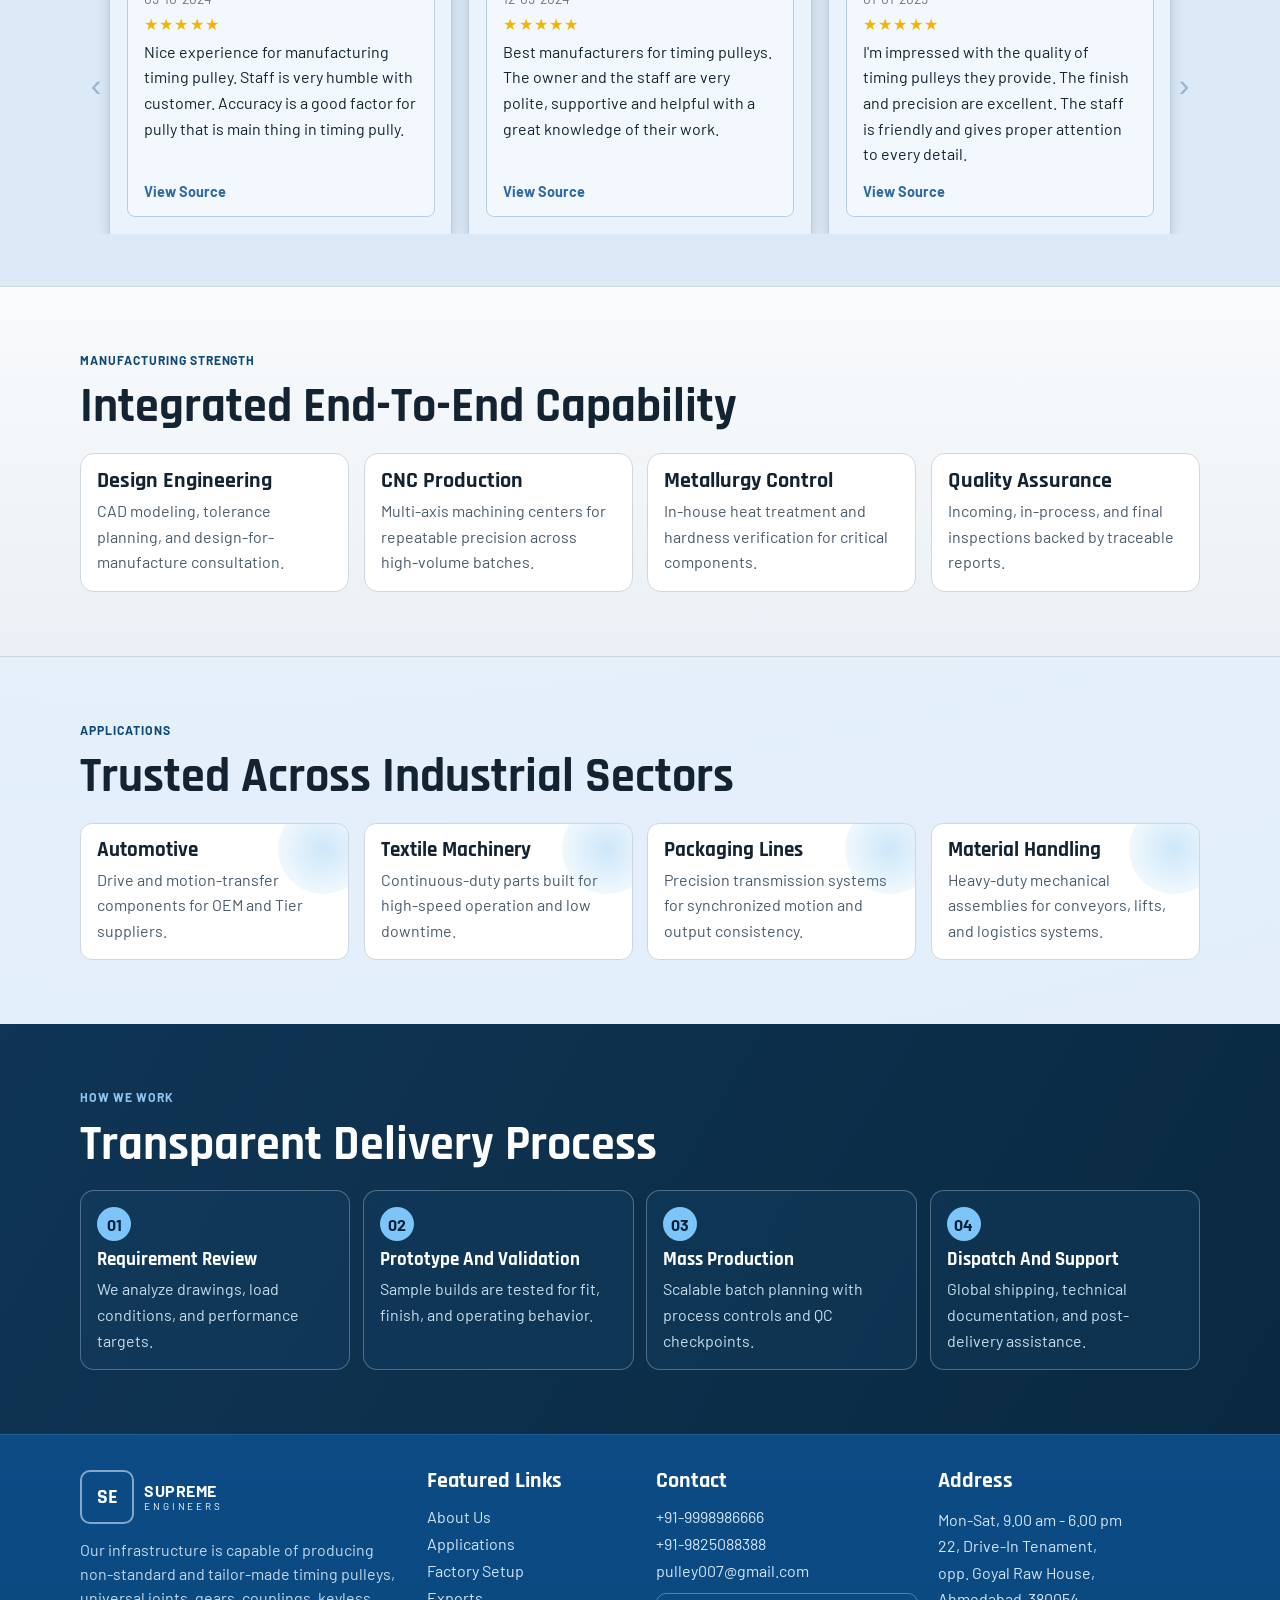
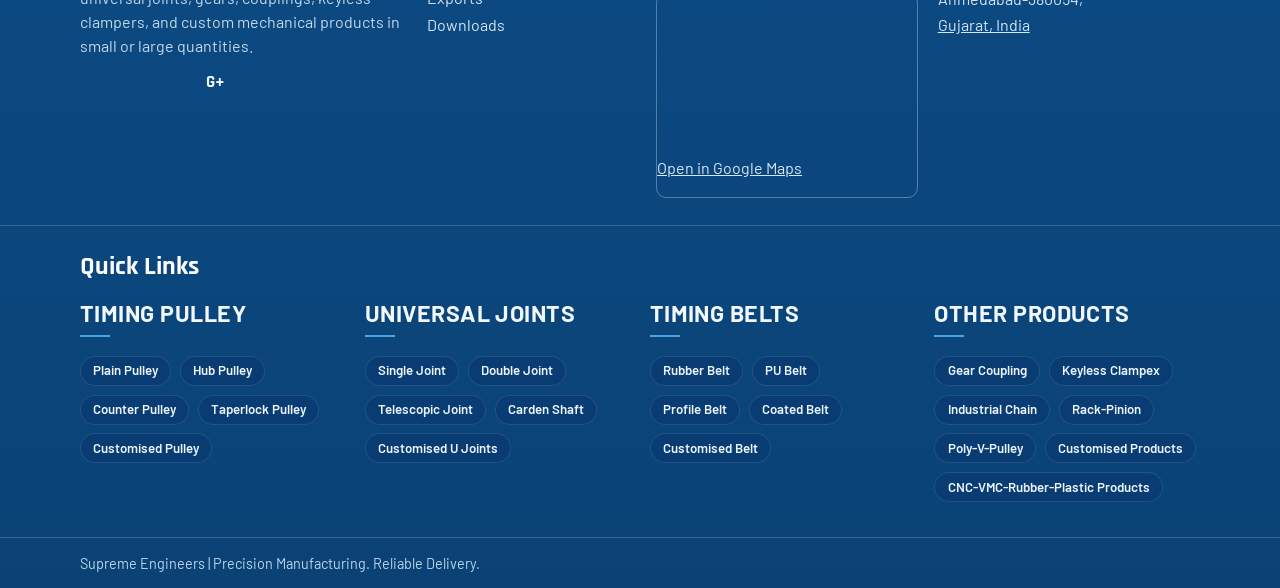
==== commit fe4ac4ee: "Add loading animation" ====
--- a/index.html
+++ b/index.html
@@ -65,8 +65,25 @@
     />
     <link rel="stylesheet" href="assets/css/global.css" />
     <link rel="stylesheet" href="assets/css/home.css" />
+    <link rel="stylesheet" href="assets/css/intro-loader.css" />
   </head>
-  <body class="theme-blue">
+  <body class="theme-blue intro-loading">
+    <div class="intro-loader" id="introLoader" role="status" aria-live="polite" aria-label="Loading Supreme Engineers">
+      <div class="intro-loader__pattern" aria-hidden="true"></div>
+
+      <div class="intro-loader__machine" aria-hidden="true">
+        <div class="intro-gear intro-gear--left"><span></span></div>
+        <div class="intro-gear intro-gear--right"><span></span></div>
+        <div class="intro-belt"></div>
+        <div class="intro-piston-track">
+          <div class="intro-piston"></div>
+        </div>
+      </div>
+
+      <p class="intro-loader__title">SUPREME ENGINEERS</p>
+      <p class="intro-loader__subtitle">Calibrating Precision Motion...</p>
+    </div>
+
     <div data-include="components/header.html"></div>
 
     <main>
@@ -77,12 +94,12 @@
         <div class="hero-grid container">
           <div class="hero-visual reveal-delay">
             <div class="gear-ring"></div>
-            <img src="assets/images/gear.png" alt="Rotating industrial gear" class="hero-gear-image" loading="lazy" />
+            <img src="assets/images/gear.png" alt="Rotating industrial gear" class="hero-gear-image" />
             <div class="hero-product-blocks">
               <a href="pages/construction.html" class="hero-product-block" target="_blank" rel="noopener noreferrer">
                 <div class="hero-block-media">
-                  <img src="assets/images/t_pully.webp" alt="Time pulley model 1" class="hero-block-image hero-block-image-a" loading="lazy" />
-                  <img src="assets/images/t_pully2.webp" alt="Time pulley model 2" class="hero-block-image hero-block-image-b" loading="lazy" />
+                  <img src="assets/images/t_pully.webp" alt="Time pulley model 1" class="hero-block-image hero-block-image-a" />
+                  <img src="assets/images/t_pully2.webp" alt="Time pulley model 2" class="hero-block-image hero-block-image-b" />
                 </div>
                 <p>Time Pully</p>
               </a>
@@ -92,13 +109,11 @@
                     src="assets/images/telescopic1.webp"
                     alt="Universal joints model 1"
                     class="hero-block-image hero-block-image-a"
-                    loading="lazy"
                   />
                   <img
                     src="assets/images/telescopic2.webp"
                     alt="Universal joints model 2"
                     class="hero-block-image hero-block-image-b"
-                    loading="lazy"
                   />
                 </div>
                 <p>Universal Joints</p>
@@ -539,6 +554,7 @@
 
     <div data-include="components/footer.html"></div>
 
+    <script src="assets/js/intro-loader.js"></script>
     <script src="assets/js/script.js"></script>
   </body>
 </html>
--- a/assets/css/home.css
+++ b/assets/css/home.css
@@ -170,18 +170,35 @@
 }
 
 .main-nav {
+  position: relative;
+  z-index: 22;
+  display: flex;
+  align-items: center;
+  width: 100%;
+  background: linear-gradient(90deg, var(--theme-nav-start) 0%, var(--theme-nav-end) 100%);
+  overflow: visible;
+  min-height: 54px;
+  padding: 0 2rem;
+}
+
+.nav-list {
+  list-style: none;
+  margin: 0;
+  padding: 0;
   width: 100%;
   display: flex;
   align-items: center;
   justify-content: space-between;
   gap: 0.25rem;
-  background: linear-gradient(90deg, var(--theme-nav-start) 0%, var(--theme-nav-end) 100%);
-  clip-path: polygon(1.2% 0, 100% 0, 98.8% 100%, 0 100%);
-  min-height: 54px;
-  padding: 0 2rem;
-}
-
-.main-nav a {
+}
+
+.nav-item,
+.dropdown-item {
+  position: relative;
+}
+
+.nav-link,
+.dropdown-link {
   display: inline-flex;
   align-items: center;
   justify-content: center;
@@ -193,13 +210,93 @@
   text-transform: uppercase;
   border-radius: 8px;
   padding: 0.45rem 0.7rem;
-  transition: transform 0.35s ease, box-shadow 0.35s ease, border-color 0.35s ease;
-}
-
-.main-nav a:hover,
-.main-nav a:focus-visible {
+  transition: transform 0.35s ease, box-shadow 0.35s ease, background-color 0.25s ease, color 0.25s ease;
+}
+
+.nav-link:hover,
+.nav-link:focus-visible {
   transform: translateY(-8px);
   box-shadow: 0 20px 35px rgba(10, 40, 64, 0.2);
+}
+
+.nav-item.has-dropdown > .nav-link::after {
+  content: "\25BE";
+  font-size: 0.66rem;
+  margin-left: 0.45rem;
+}
+
+.dropdown-menu {
+  list-style: none;
+  margin: 0;
+  padding: 0;
+  position: absolute;
+  top: calc(100% + 6px);
+  left: 0;
+  min-width: 210px;
+  background: #2f6aa2;
+  border: 1px solid rgba(255, 255, 255, 0.2);
+  box-shadow: 0 14px 28px rgba(7, 28, 46, 0.26);
+  opacity: 0;
+  visibility: hidden;
+  transform: translateY(8px);
+  transition: opacity 0.2s ease, transform 0.2s ease, visibility 0.2s ease;
+}
+
+.dropdown-link {
+  width: 100%;
+  justify-content: flex-start;
+  border-radius: 0;
+  padding: 0.78rem 0.95rem;
+  transform: none;
+  box-shadow: none;
+  font-size: 0.79rem;
+}
+
+.dropdown-item + .dropdown-item > .dropdown-link {
+  border-top: 1px solid rgba(255, 255, 255, 0.24);
+}
+
+.dropdown-link:hover,
+.dropdown-link:focus-visible {
+  background: #f2f7fc;
+  color: #2f6aa2;
+  transform: none;
+  box-shadow: none;
+}
+
+.dropdown-item.has-submenu > .dropdown-link {
+  justify-content: space-between;
+}
+
+.dropdown-item.has-submenu > .dropdown-link::after {
+  content: "\203A";
+  font-size: 1rem;
+  line-height: 1;
+}
+
+.dropdown-menu.level-2 {
+  top: 0;
+  left: 100%;
+  margin-left: 0;
+}
+
+.nav-item.has-dropdown:hover > .dropdown-menu,
+.nav-item.has-dropdown:focus-within > .dropdown-menu,
+.dropdown-item.has-submenu:hover > .dropdown-menu,
+.dropdown-item.has-submenu:focus-within > .dropdown-menu {
+  opacity: 1;
+  visibility: visible;
+  transform: translateY(0);
+}
+
+.nav-item.has-dropdown:hover > .nav-link,
+.nav-item.has-dropdown:focus-within > .nav-link,
+.dropdown-item.has-submenu:hover > .dropdown-link,
+.dropdown-item.has-submenu:focus-within > .dropdown-link {
+  background: #f2f7fc;
+  color: #2f6aa2;
+  transform: none;
+  box-shadow: none;
 }
 
 .menu-toggle {
@@ -225,7 +322,7 @@
 .hero {
   position: relative;
   overflow: hidden;
-  padding: 1 rem 0 3rem;
+  padding: 1rem 0 3rem;
   background:
     radial-gradient(circle at 20% 18%, rgba(104, 176, 234, 0.2), rgba(104, 176, 234, 0) 48%),
     linear-gradient(160deg, #e8f3ff 0%, #d8eaff 52%, #c9e2fb 100%);
@@ -1589,7 +1686,8 @@
     padding: 0 1rem;
   }
 
-  .main-nav a {
+  .nav-link,
+  .dropdown-link {
     font-size: 0.74rem;
     padding: 0.42rem 0.6rem;
   }
@@ -1650,6 +1748,10 @@
 }
 
 @media (max-width: 760px) {
+  .container {
+    width: min(1120px, 94%);
+  }
+
   .header-top {
     min-height: 76px;
   }
@@ -1694,7 +1796,7 @@
     top: 8px;
     right: 0;
     width: min(320px, 92vw);
-    display: grid;
+    display: block;
     clip-path: none;
     background: #2f6aa2;
     border: 1px solid var(--line);
@@ -1707,21 +1809,68 @@
     transition: 0.25s ease;
   }
 
+  .nav-list {
+    display: grid;
+    gap: 0.12rem;
+  }
+
+  .nav-item,
+  .dropdown-item {
+    width: 100%;
+  }
+
   .main-nav.open {
     opacity: 1;
     pointer-events: all;
     transform: translateY(0);
   }
 
-  .main-nav a {
-    padding: 0.55rem 0.2rem;
+  .nav-link,
+  .dropdown-link {
+    justify-content: flex-start;
+    width: 100%;
+    padding: 0.58rem 0.35rem;
     font-size: 0.82rem;
     border-radius: 6px;
+    transform: none;
+    box-shadow: none;
+  }
+
+  .dropdown-menu,
+  .dropdown-menu.level-2 {
+    position: static;
+    min-width: 100%;
+    margin-top: 0.15rem;
+    border-radius: 8px;
+    border: 1px solid rgba(255, 255, 255, 0.24);
+    box-shadow: none;
+    opacity: 1;
+    visibility: visible;
+    transform: none;
+    display: none;
+  }
+
+  .dropdown-link {
+    font-size: 0.78rem;
+    padding: 0.62rem 0.75rem;
+  }
+
+  .nav-item.has-dropdown.open > .dropdown-menu,
+  .dropdown-item.has-submenu.open > .dropdown-menu {
+    display: block;
+  }
+
+  .nav-item.has-dropdown > .nav-link::after {
+    margin-left: auto;
+    font-size: 0.72rem;
+  }
+
+  .dropdown-item.has-submenu > .dropdown-link::after {
+    font-size: 0.92rem;
   }
 
   .hero-stats,
   .strip-grid,
-  .landing-products-grid,
   .product-grid,
   .facility-grid,
   .reports-grid,
@@ -1732,11 +1881,55 @@
   }
 
   .landing-product-art {
-    height: 250px;
+    height: 112px;
+    padding: 0.55rem;
+    border: 1px solid var(--theme-line-soft);
+    background: var(--theme-panel-2);
+    border-radius: 10px;
+  }
+
+  .landing-products {
+    padding: 1.4rem 0 2.2rem;
+  }
+
+  .landing-products-head {
+    margin-bottom: 0.85rem;
+    text-align: left;
+  }
+
+  .landing-products-grid {
+    grid-template-columns: 1fr;
+    gap: 0.75rem;
+  }
+
+  .landing-product-card {
+    border-radius: 12px;
+    overflow: hidden;
+  }
+
+  .landing-product-link {
+    display: grid;
+    grid-template-columns: 108px minmax(0, 1fr);
+    gap: 0.8rem;
+    align-items: center;
+    padding: 0.65rem;
   }
 
   .landing-product-meta {
-    padding: 0 1rem 1rem;
+    padding: 0;
+    align-items: flex-start;
+    flex-direction: column;
+    gap: 0.4rem;
+  }
+
+  .landing-product-meta h3 {
+    font-size: 1rem;
+    line-height: 1.15;
+  }
+
+  .landing-product-meta span {
+    padding: 0.45rem 0.58rem;
+    font-size: 0.72rem;
   }
 
   .facility-section {
@@ -1767,7 +1960,21 @@
   }
 
   .hero-visual {
-    min-height: 420px;
+    min-height: 320px;
+  }
+
+  .gear-ring {
+    width: min(300px, 80vw);
+    border-width: 18px;
+    outline-offset: 12px;
+  }
+
+  .hero-gear-image {
+    width: min(190px, 44vw);
+  }
+
+  .mech-scene {
+    display: none;
   }
 
   .footer-grid {
@@ -1800,26 +2007,133 @@
   .hero-product-blocks {
     grid-template-columns: 1fr;
     width: min(520px, 96%);
-    gap: 1.1rem;
+    gap: 0.85rem;
   }
 
   .hero-product-block {
-    padding: 1.2rem 1.1rem 1rem;
+    padding: 0.95rem;
+    border-radius: 16px;
   }
 
   .hero-block-media {
-    height: 300px;
+    height: 208px;
+  }
+
+  .hero-product-block p {
+    margin-top: 0.55rem;
+    font-size: 1.05rem;
   }
 
   .quick-contact {
-    right: 0.7rem;
-    bottom: 0.8rem;
+    right: 50%;
+    transform: translateX(50%);
+    bottom: calc(env(safe-area-inset-bottom, 0px) + 0.55rem);
+    display: flex;
+    align-items: center;
+    justify-content: center;
+    gap: 0.55rem;
+    padding: 0.35rem 0.45rem;
+    border-radius: 999px;
+    background: rgba(9, 30, 47, 0.72);
+    backdrop-filter: blur(6px);
   }
 
   .quick-contact-btn {
-    min-width: 110px;
-    min-height: 38px;
-    font-size: 0.85rem;
-    padding: 0.52rem 0.78rem;
-  }
-}
+    min-width: 44px;
+    width: 44px;
+    min-height: 44px;
+    height: 44px;
+    border-radius: 50%;
+    justify-content: center;
+    padding: 0;
+  }
+
+  .quick-contact-btn span {
+    display: none;
+  }
+
+  .quick-contact-icon {
+    width: 18px;
+    height: 18px;
+    flex-basis: 18px;
+  }
+}
+
+@media (max-width: 480px) {
+  .container {
+    width: min(1120px, 95%);
+  }
+
+  .main-nav {
+    width: min(320px, 95vw);
+    right: 0.25rem;
+  }
+
+  .hero {
+    padding: 0.8rem 0 2.1rem;
+  }
+
+  .hero-visual {
+    min-height: 290px;
+  }
+
+  .hero-product-blocks {
+    width: 100%;
+  }
+
+  .hero-block-media {
+    height: 182px;
+  }
+
+  .landing-products,
+  .facility-section,
+  .reports-section,
+  .reviews-section {
+    padding-bottom: 1.9rem;
+  }
+
+  .landing-product-link {
+    grid-template-columns: 96px minmax(0, 1fr);
+    gap: 0.65rem;
+    padding: 0.58rem;
+  }
+
+  .landing-product-art {
+    height: 98px;
+  }
+
+  .landing-product-meta h3 {
+    font-size: 0.93rem;
+  }
+
+  .reviews-slider {
+    padding: 0 0.9rem;
+  }
+
+  .review-card {
+    padding: 0.75rem;
+  }
+
+  .review-inner {
+    min-height: 180px;
+    padding: 0.8rem;
+  }
+
+  .quick-contact {
+    gap: 0.45rem;
+    padding: 0.32rem 0.4rem;
+  }
+
+  .quick-contact-btn {
+    min-width: 40px;
+    width: 40px;
+    min-height: 40px;
+    height: 40px;
+  }
+
+  .quick-contact-icon {
+    width: 16px;
+    height: 16px;
+    flex-basis: 16px;
+  }
+}
--- a/assets/css/intro-loader.css
+++ b/assets/css/intro-loader.css
@@ -0,0 +1,167 @@
+:root {
+  --intro-bg-1: #0f2538;
+  --intro-bg-2: #133b58;
+  --intro-accent: #d7812a;
+  --intro-steel: #d8dee6;
+  --intro-steel-dark: #7f8b97;
+  --intro-line: rgba(255, 255, 255, 0.12);
+}
+
+body.intro-loading {
+  overflow: hidden;
+}
+
+.intro-loader {
+  position: fixed;
+  inset: 0;
+  z-index: 9999;
+  display: grid;
+  place-items: center;
+  gap: 1rem;
+  background:
+    radial-gradient(circle at 12% 10%, rgba(215, 129, 42, 0.18), transparent 35%),
+    radial-gradient(circle at 88% 88%, rgba(62, 162, 232, 0.16), transparent 30%),
+    linear-gradient(135deg, var(--intro-bg-1), var(--intro-bg-2));
+  color: #f3f8fd;
+  opacity: 1;
+  visibility: visible;
+  transition: opacity 0.65s ease, visibility 0.65s ease;
+}
+
+.intro-loader.is-hidden {
+  opacity: 0;
+  visibility: hidden;
+  pointer-events: none;
+}
+
+.intro-loader__pattern {
+  position: absolute;
+  inset: 0;
+  background-image:
+    linear-gradient(var(--intro-line) 1px, transparent 1px),
+    linear-gradient(90deg, var(--intro-line) 1px, transparent 1px);
+  background-size: 44px 44px;
+  mask-image: radial-gradient(circle at center, #000 22%, transparent 78%);
+  pointer-events: none;
+}
+
+.intro-loader__machine {
+  position: relative;
+  width: min(420px, 86vw);
+  height: 190px;
+}
+
+.intro-gear {
+  position: absolute;
+  top: 28px;
+  width: 96px;
+  height: 96px;
+  border-radius: 50%;
+  background:
+    repeating-conic-gradient(
+      from 0deg,
+      #eef3f8 0deg 10deg,
+      #8c98a4 10deg 20deg
+    );
+  box-shadow: inset 0 0 0 8px #4f5e6d, 0 10px 24px rgba(0, 0, 0, 0.35);
+}
+
+.intro-gear span {
+  position: absolute;
+  inset: 27%;
+  border-radius: 50%;
+  background: #2d3a46;
+  box-shadow: inset 0 0 0 6px var(--intro-steel-dark);
+}
+
+.intro-gear--left {
+  left: 46px;
+  animation: intro-spin-cw 2.3s linear infinite;
+}
+
+.intro-gear--right {
+  right: 46px;
+  animation: intro-spin-ccw 2.3s linear infinite;
+}
+
+.intro-belt {
+  position: absolute;
+  left: 122px;
+  right: 122px;
+  top: 68px;
+  height: 16px;
+  border-radius: 999px;
+  background:
+    repeating-linear-gradient(
+      90deg,
+      #1e2d3b 0 14px,
+      #2d4255 14px 28px
+    );
+  animation: intro-belt-move 1.4s linear infinite;
+  box-shadow: inset 0 0 0 2px rgba(255, 255, 255, 0.14);
+}
+
+.intro-piston-track {
+  position: absolute;
+  left: 80px;
+  right: 80px;
+  bottom: 16px;
+  height: 38px;
+  border: 2px solid rgba(218, 229, 240, 0.46);
+  border-radius: 999px;
+  overflow: hidden;
+}
+
+.intro-piston {
+  position: absolute;
+  left: 6px;
+  top: 4px;
+  width: 84px;
+  height: 26px;
+  border-radius: 999px;
+  background: linear-gradient(180deg, #dbe3ec, #95a2af);
+  box-shadow: 0 4px 10px rgba(0, 0, 0, 0.25);
+  animation: intro-piston-slide 1.2s ease-in-out infinite alternate;
+}
+
+.intro-loader__title {
+  margin: 0;
+  font-family: "Rajdhani", sans-serif;
+  font-size: clamp(1.5rem, 4.2vw, 2.3rem);
+  letter-spacing: 0.18em;
+  font-weight: 700;
+}
+
+.intro-loader__subtitle {
+  margin: 0;
+  color: #c6d8e9;
+  font-size: 0.95rem;
+  letter-spacing: 0.05em;
+  text-transform: uppercase;
+}
+
+@keyframes intro-spin-cw {
+  to { transform: rotate(360deg); }
+}
+
+@keyframes intro-spin-ccw {
+  to { transform: rotate(-360deg); }
+}
+
+@keyframes intro-belt-move {
+  to { background-position: 56px 0; }
+}
+
+@keyframes intro-piston-slide {
+  from { transform: translateX(0); }
+  to { transform: translateX(calc(100% - 96px)); }
+}
+
+@media (prefers-reduced-motion: reduce) {
+  .intro-gear--left,
+  .intro-gear--right,
+  .intro-belt,
+  .intro-piston {
+    animation: none;
+  }
+}
